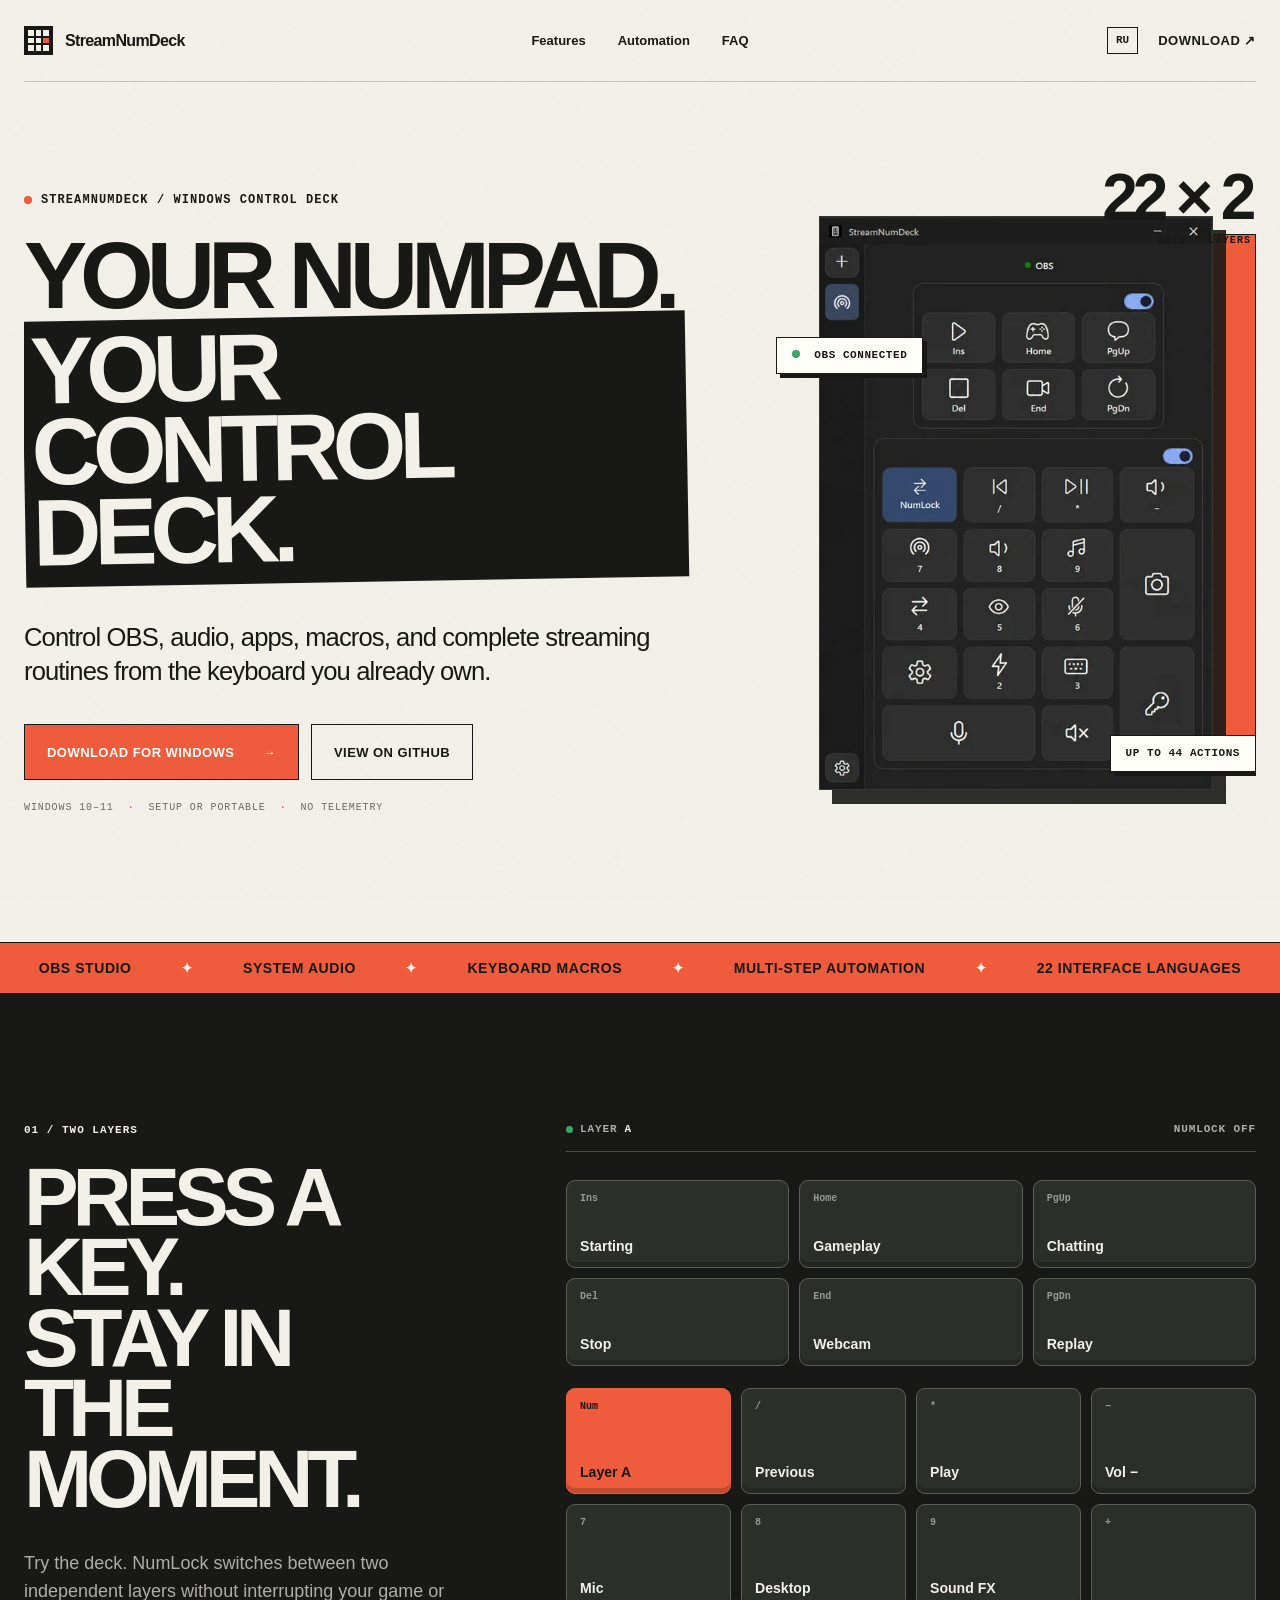
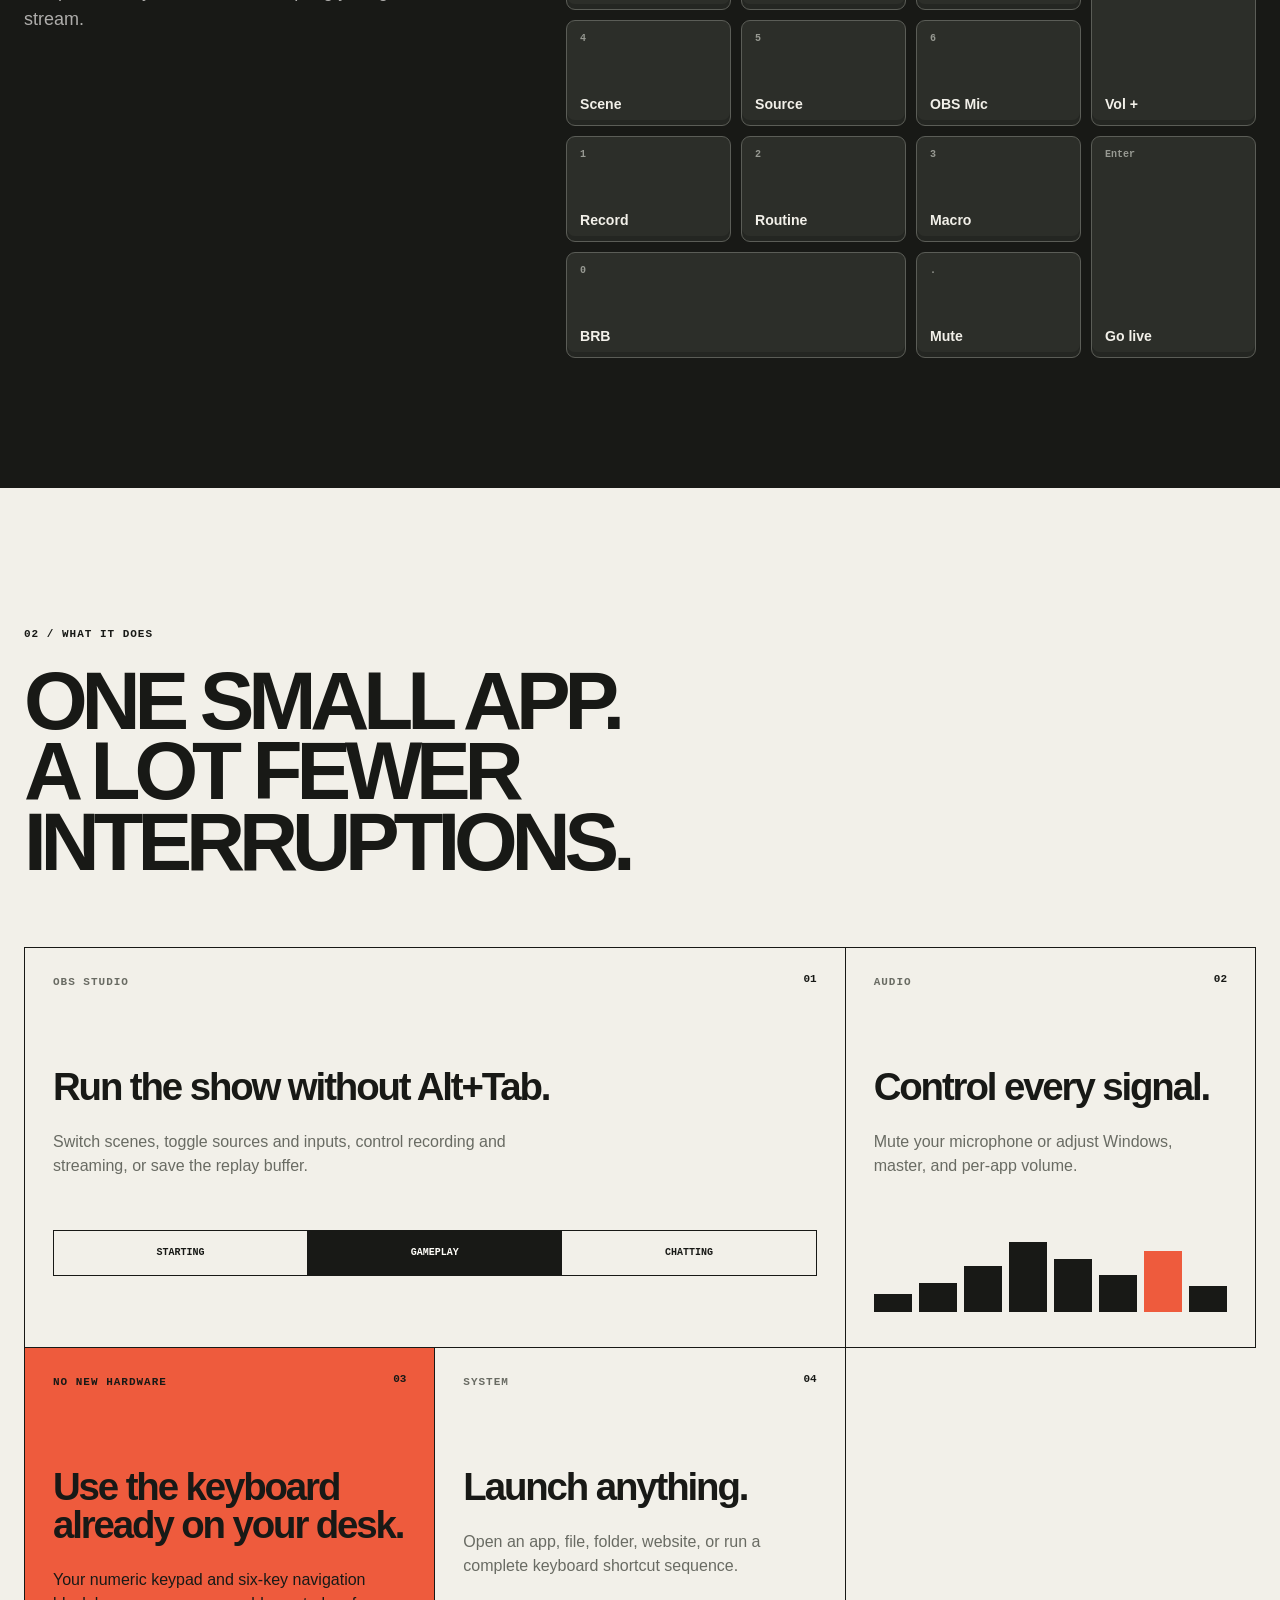
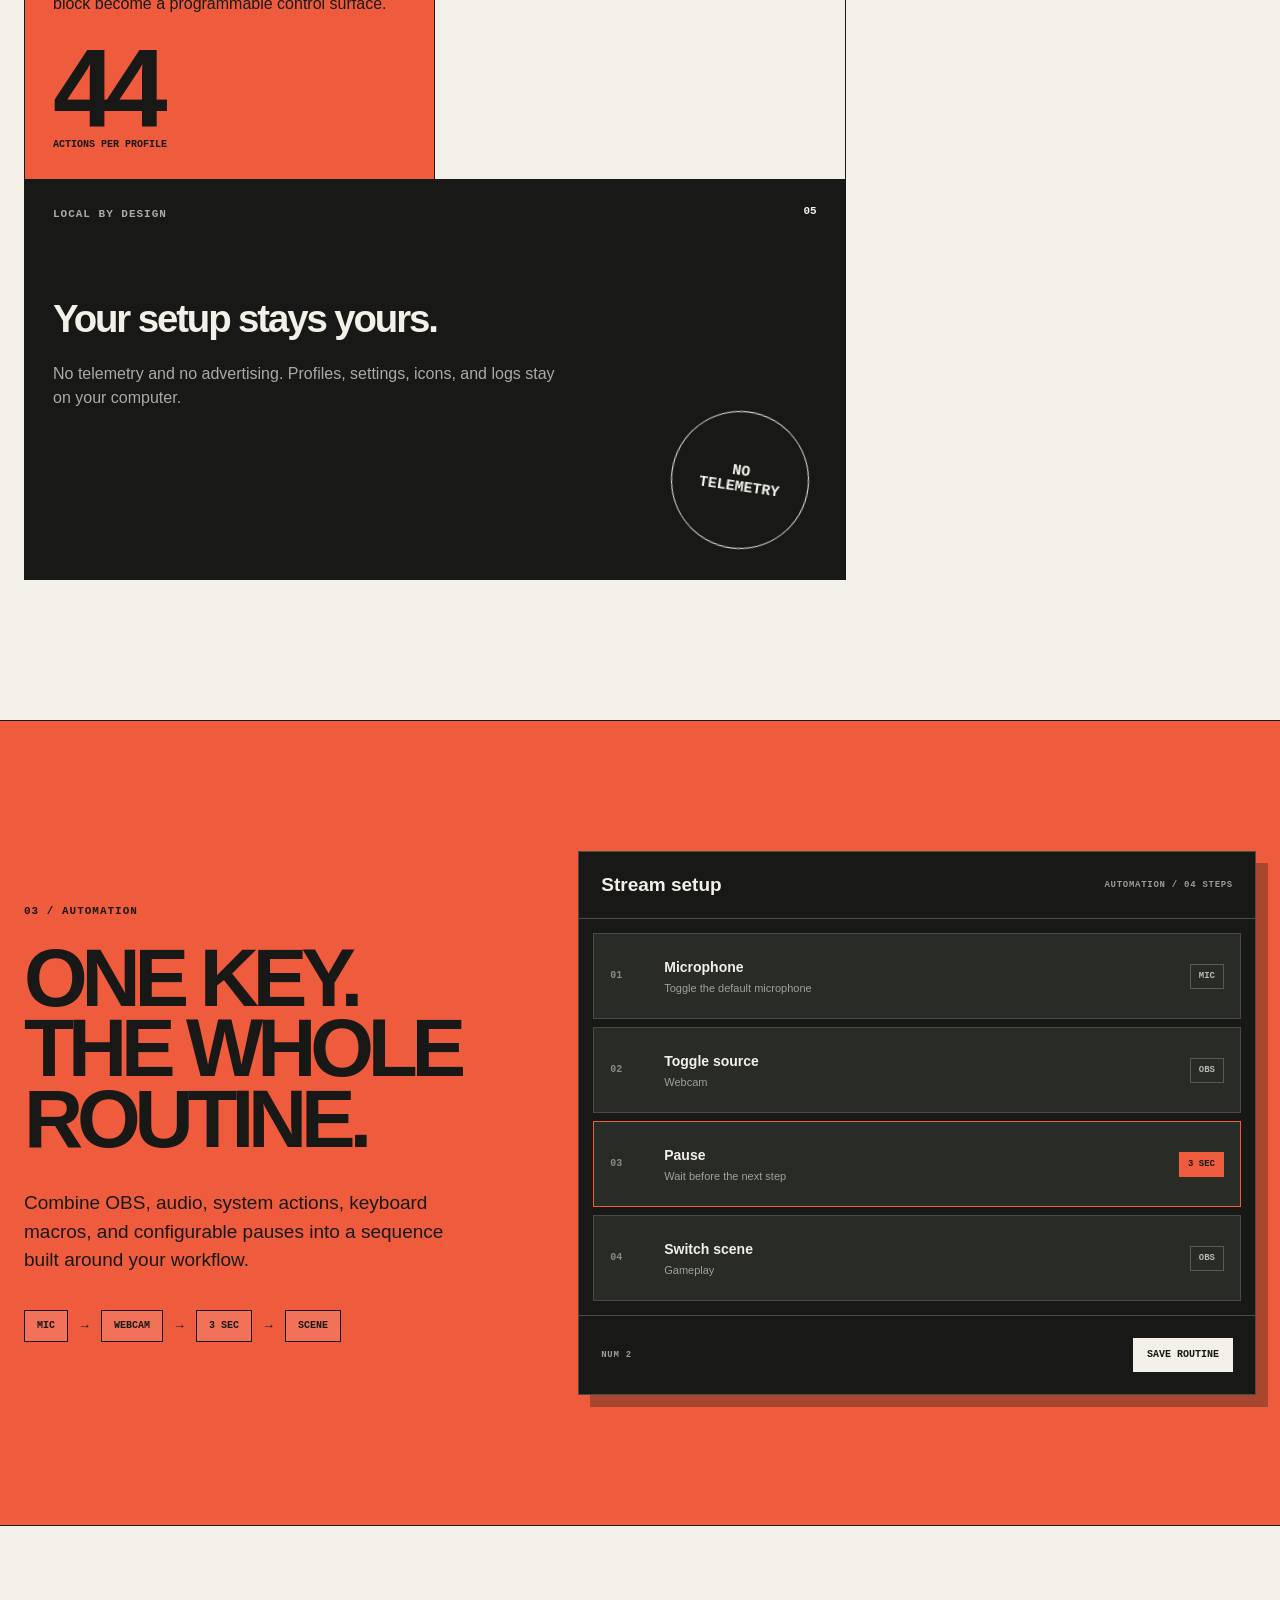
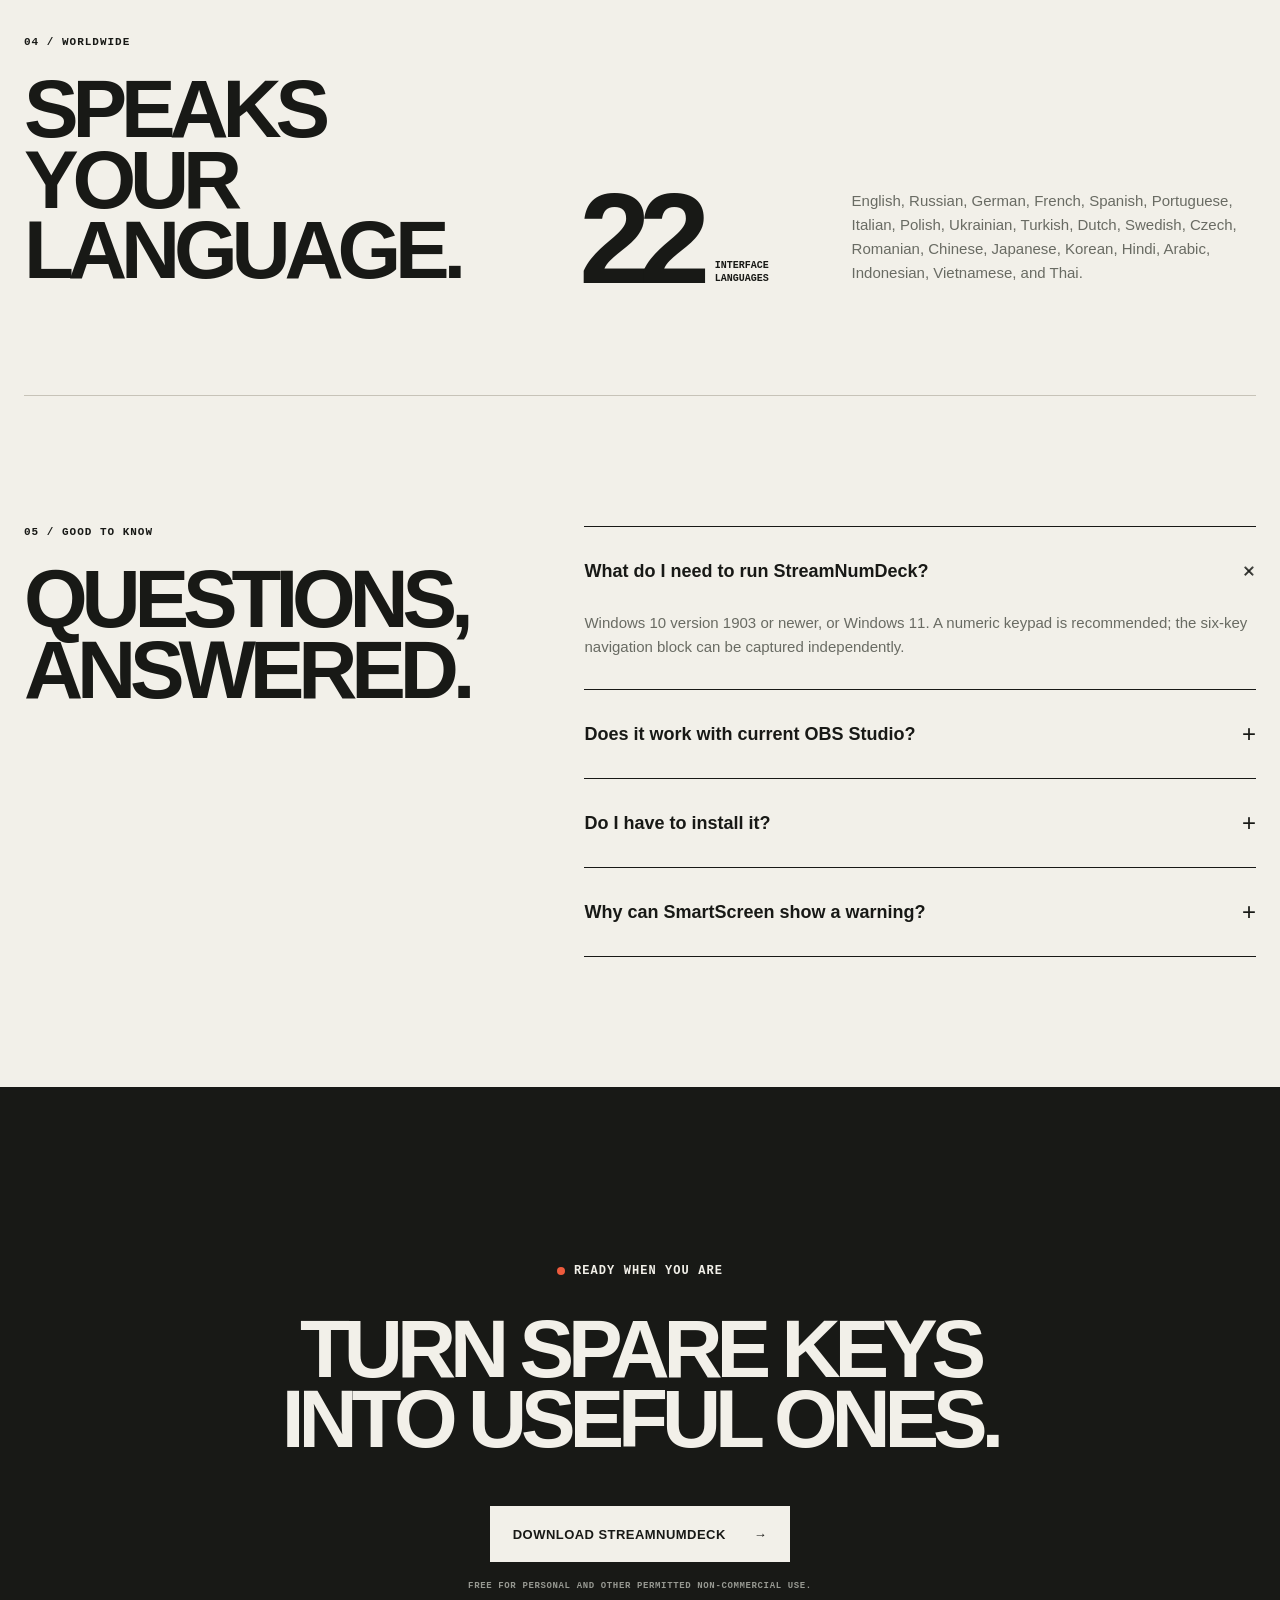
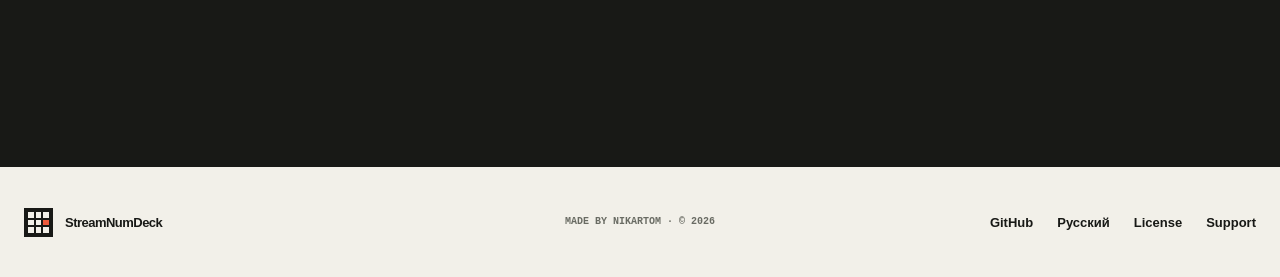
==== index.html @ ecf7ed80 "Configure streamnumdeck.com custom domain" ====
<!doctype html>
<html lang="en">
<head>
  <meta charset="utf-8">
  <meta name="viewport" content="width=device-width, initial-scale=1">
  <title>StreamNumDeck — Numpad Control Deck for OBS &amp; Windows</title>
  <meta name="description" content="Turn your numpad into an OBS control deck for Windows. Switch scenes, control audio, run keyboard macros, and build automations with up to 44 actions.">
  <meta name="author" content="nikartom">
  <meta name="application-name" content="StreamNumDeck">
  <meta name="theme-color" content="#f2f0e9">
  <meta name="robots" content="index,follow,max-image-preview:large,max-snippet:-1,max-video-preview:-1">
  <link rel="canonical" href="https://streamnumdeck.com/">
  <link rel="alternate" hreflang="en" href="https://streamnumdeck.com/">
  <link rel="alternate" hreflang="ru" href="https://streamnumdeck.com/ru/">
  <link rel="alternate" hreflang="x-default" href="https://streamnumdeck.com/">
  <link rel="icon" href="./favicon.ico" sizes="any">
  <link rel="stylesheet" href="./styles.css">

  <meta property="og:type" content="website">
  <meta property="og:site_name" content="StreamNumDeck">
  <meta property="og:locale" content="en_US">
  <meta property="og:locale:alternate" content="ru_RU">
  <meta property="og:title" content="StreamNumDeck — Numpad Control Deck for OBS">
  <meta property="og:description" content="Control OBS, audio, apps, macros, and complete streaming routines from the keyboard you already own.">
  <meta property="og:url" content="https://streamnumdeck.com/">
  <meta property="og:image" content="https://streamnumdeck.com/assets/app-deck-filled.png">
  <meta property="og:image:width" content="1038">
  <meta property="og:image:height" content="1515">
  <meta property="og:image:alt" content="StreamNumDeck with a configured streaming control profile">
  <meta name="twitter:card" content="summary">
  <meta name="twitter:title" content="StreamNumDeck — Numpad Control Deck for OBS">
  <meta name="twitter:description" content="Turn your numpad into a customizable control deck for OBS, audio, apps, macros, and automations.">
  <meta name="twitter:image" content="https://streamnumdeck.com/assets/app-deck-filled.png">
  <meta name="twitter:image:alt" content="StreamNumDeck with a configured streaming control profile">

  <script type="application/ld+json">
  {
    "@context": "https://schema.org",
    "@graph": [
      {
        "@type": "WebSite",
        "@id": "https://streamnumdeck.com/#website",
        "url": "https://streamnumdeck.com/",
        "name": "StreamNumDeck",
        "alternateName": "Stream Num Deck",
        "inLanguage": ["en", "ru"]
      },
      {
        "@type": "SoftwareApplication",
        "@id": "https://streamnumdeck.com/#software",
        "name": "StreamNumDeck",
        "applicationCategory": "MultimediaApplication",
        "applicationSubCategory": "OBS and streaming control software",
        "operatingSystem": "Windows 10, Windows 11",
        "softwareRequirements": "Windows 10 version 1903 or newer, or Windows 11",
        "softwareVersion": "1.2.0",
        "dateModified": "2026-07-15",
        "inLanguage": "en",
        "description": "Turn a numeric keypad into a customizable control deck for OBS Studio, audio, applications, keyboard macros, and multi-step automations.",
        "featureList": [
          "Up to 44 actions in every profile",
          "OBS Studio scene, source, recording, streaming, and replay controls",
          "Windows master and per-application audio controls",
          "Keyboard macros and application launch actions",
          "Multi-step automations with configurable pauses",
          "22 interface languages",
          "No telemetry or advertising"
        ],
        "image": "https://streamnumdeck.com/assets/app-deck-filled.png",
        "screenshot": "https://streamnumdeck.com/assets/app-deck-filled.png",
        "url": "https://streamnumdeck.com/",
        "downloadUrl": "https://github.com/nikartom/StreamNumDeck/releases/latest",
        "installUrl": "https://github.com/nikartom/StreamNumDeck/releases/latest",
        "sameAs": "https://github.com/nikartom/StreamNumDeck",
        "license": "https://github.com/nikartom/StreamNumDeck/blob/main/LICENSE.md",
        "author": {
          "@type": "Person",
          "name": "nikartom",
          "url": "https://github.com/nikartom"
        },
        "offers": {
          "@type": "Offer",
          "price": "0",
          "priceCurrency": "USD",
          "availability": "https://schema.org/InStock",
          "url": "https://github.com/nikartom/StreamNumDeck/releases/latest",
          "description": "Free for personal and other permitted non-commercial use; commercial use requires separate permission."
        }
      }
    ]
  }
  </script>
</head>
<body>
  <a class="skip-link" href="#main">Skip to content</a>

  <header class="site-header">
    <a class="brand" href="#top" aria-label="StreamNumDeck home">
      <span class="brand-mark" aria-hidden="true">
        <i></i><i></i><i></i><i></i><i></i><i></i><i></i><i></i><i></i>
      </span>
      <span>StreamNumDeck</span>
    </a>

    <nav class="site-nav" aria-label="Main navigation">
      <a href="#features">Features</a>
      <a href="#automation">Automation</a>
      <a href="#faq">FAQ</a>
    </nav>

    <div class="header-tools">
      <a class="language-link" href="./ru/" lang="ru" hreflang="ru">RU</a>
      <a class="header-download" href="https://github.com/nikartom/StreamNumDeck/releases/latest">
        Download <span aria-hidden="true">↗</span>
      </a>
    </div>
  </header>

  <main id="main">
    <section class="hero" id="top">
      <div class="hero-copy">
        <p class="live-label"><span></span> StreamNumDeck / Windows control deck</p>
        <h1>Your numpad.<br><em>Your control deck.</em></h1>
        <p class="hero-lead">
          Control OBS, audio, apps, macros, and complete streaming routines from the keyboard you already own.
        </p>
        <div class="hero-actions">
          <a class="button button-primary" href="https://github.com/nikartom/StreamNumDeck/releases/latest">
            Download for Windows <span aria-hidden="true">→</span>
          </a>
          <a class="button button-secondary" href="https://github.com/nikartom/StreamNumDeck">
            View on GitHub
          </a>
        </div>
        <p class="hero-meta">Windows 10–11 <b>·</b> Setup or portable <b>·</b> No telemetry</p>
      </div>

      <div class="hero-product" aria-label="StreamNumDeck application preview">
        <div class="hero-counter" aria-hidden="true">
          <strong>22 × 2</strong>
          <span>keys / layers</span>
        </div>
        <div class="screenshot-shell">
          <picture>
            <source
              type="image/webp"
              srcset="./assets/app-deck-filled-520.webp 520w, ./assets/app-deck-filled-820.webp 820w, ./assets/app-deck-filled-1038.webp 1038w"
              sizes="(max-width: 560px) 78vw, 405px">
            <img src="./assets/app-deck-filled.png" width="1038" height="1515" fetchpriority="high" decoding="async" alt="StreamNumDeck showing a fully configured streaming control profile">
          </picture>
        </div>
        <div class="product-note note-obs"><span></span> OBS connected</div>
        <div class="product-note note-actions">Up to 44 actions</div>
      </div>
    </section>

    <section class="ticker" aria-label="Highlights">
      <div>
        <span>OBS Studio</span><b>✦</b>
        <span>System audio</span><b>✦</b>
        <span>Keyboard macros</span><b>✦</b>
        <span>Multi-step automation</span><b>✦</b>
        <span>22 interface languages</span>
      </div>
    </section>

    <section class="deck-section" aria-labelledby="deck-title">
      <div class="section-heading section-heading-dark">
        <p class="section-index">01 / Two layers</p>
        <h2 id="deck-title">Press a key.<br>Stay in the moment.</h2>
        <p>Try the deck. NumLock switches between two independent layers without interrupting your game or stream.</p>
      </div>

      <div class="deck-demo">
        <div class="deck-status" aria-live="polite">
          <span><i></i> Layer <strong id="layer-status">A</strong></span>
          <span id="action-status">Ready</span>
        </div>

        <div class="navigation-keys" aria-label="Navigation key actions">
          <button class="deck-key" data-key="Ins" data-a="Starting Soon" data-b="Browser" type="button"><small>Ins</small><strong>Starting</strong></button>
          <button class="deck-key" data-key="Home" data-a="Gameplay" data-b="Discord" type="button"><small>Home</small><strong>Gameplay</strong></button>
          <button class="deck-key" data-key="PgUp" data-a="Just Chatting" data-b="Dashboard" type="button"><small>PgUp</small><strong>Chatting</strong></button>
          <button class="deck-key" data-key="Del" data-a="Stop stream" data-b="Open folder" type="button"><small>Del</small><strong>Stop</strong></button>
          <button class="deck-key" data-key="End" data-a="Toggle webcam" data-b="Keyboard macro" type="button"><small>End</small><strong>Webcam</strong></button>
          <button class="deck-key" data-key="PgDn" data-a="Save replay" data-b="Sound effect" type="button"><small>PgDn</small><strong>Replay</strong></button>
        </div>

        <div class="numpad" aria-label="Interactive numeric keypad">
          <button class="deck-key layer-key" data-key="NumLock" type="button" aria-pressed="false"><small>Num</small><strong>Layer A</strong></button>
          <button class="deck-key" data-key="/" data-a="Previous track" data-b="Volume down" type="button"><small>/</small><strong>Previous</strong></button>
          <button class="deck-key" data-key="*" data-a="Play or pause" data-b="Volume up" type="button"><small>*</small><strong>Play</strong></button>
          <button class="deck-key" data-key="-" data-a="Volume down" data-b="Master mute" type="button"><small>−</small><strong>Vol −</strong></button>
          <button class="deck-key" data-key="7" data-a="Microphone mute" data-b="Launch OBS" type="button"><small>7</small><strong>Mic</strong></button>
          <button class="deck-key" data-key="8" data-a="Desktop audio" data-b="Launch Discord" type="button"><small>8</small><strong>Desktop</strong></button>
          <button class="deck-key" data-key="9" data-a="Play sound effect" data-b="Stream dashboard" type="button"><small>9</small><strong>Sound FX</strong></button>
          <button class="deck-key key-tall key-add" data-key="+" data-a="Volume up" data-b="Next track" type="button"><small>+</small><strong>Vol +</strong></button>
          <button class="deck-key" data-key="4" data-a="Switch scene" data-b="Open website" type="button"><small>4</small><strong>Scene</strong></button>
          <button class="deck-key" data-key="5" data-a="Toggle source" data-b="Open file" type="button"><small>5</small><strong>Source</strong></button>
          <button class="deck-key" data-key="6" data-a="Mute OBS input" data-b="Open app" type="button"><small>6</small><strong>OBS Mic</strong></button>
          <button class="deck-key" data-key="1" data-a="Start recording" data-b="Work profile" type="button"><small>1</small><strong>Record</strong></button>
          <button class="deck-key" data-key="2" data-a="Stream setup automation" data-b="Game profile" type="button"><small>2</small><strong>Routine</strong></button>
          <button class="deck-key" data-key="3" data-a="Keyboard macro" data-b="Edit profile" type="button"><small>3</small><strong>Macro</strong></button>
          <button class="deck-key key-tall key-enter" data-key="Enter" data-a="Go live automation" data-b="Switch profile" type="button"><small>Enter</small><strong>Go live</strong></button>
          <button class="deck-key key-wide" data-key="0" data-a="BRB scene" data-b="Home scene" type="button"><small>0</small><strong>BRB</strong></button>
          <button class="deck-key" data-key="." data-a="Master mute" data-b="Pause capture" type="button"><small>.</small><strong>Mute</strong></button>
        </div>
      </div>
    </section>

    <section class="features" id="features" aria-labelledby="features-title">
      <div class="section-heading">
        <p class="section-index">02 / What it does</p>
        <h2 id="features-title">One small app.<br>A lot fewer interruptions.</h2>
      </div>

      <div class="feature-grid">
        <article class="feature feature-wide">
          <span class="feature-number">01</span>
          <p class="feature-tag">OBS Studio</p>
          <h3>Run the show without Alt+Tab.</h3>
          <p>Switch scenes, toggle sources and inputs, control recording and streaming, or save the replay buffer.</p>
          <div class="scene-strip" aria-hidden="true"><span>STARTING</span><span class="active">GAMEPLAY</span><span>CHATTING</span></div>
        </article>

        <article class="feature">
          <span class="feature-number">02</span>
          <p class="feature-tag">Audio</p>
          <h3>Control every signal.</h3>
          <p>Mute your microphone or adjust Windows, master, and per-app volume.</p>
          <div class="meter" aria-hidden="true"><i></i><i></i><i></i><i></i><i></i><i></i><i></i><i></i></div>
        </article>

        <article class="feature feature-accent">
          <span class="feature-number">03</span>
          <p class="feature-tag">No new hardware</p>
          <h3>Use the keyboard already on your desk.</h3>
          <p>Your numeric keypad and six-key navigation block become a programmable control surface.</p>
          <strong class="big-stat">44</strong><small>actions per profile</small>
        </article>

        <article class="feature">
          <span class="feature-number">04</span>
          <p class="feature-tag">System</p>
          <h3>Launch anything.</h3>
          <p>Open an app, file, folder, website, or run a complete keyboard shortcut sequence.</p>
        </article>

        <article class="feature feature-wide feature-privacy">
          <span class="feature-number">05</span>
          <p class="feature-tag">Local by design</p>
          <h3>Your setup stays yours.</h3>
          <p>No telemetry and no advertising. Profiles, settings, icons, and logs stay on your computer.</p>
          <div class="privacy-stamp" aria-hidden="true">NO<br>TELEMETRY</div>
        </article>
      </div>
    </section>

    <section class="automation" id="automation" aria-labelledby="automation-title">
      <div class="automation-copy">
        <p class="section-index">03 / Automation</p>
        <h2 id="automation-title">One key.<br>The whole routine.</h2>
        <p>Combine OBS, audio, system actions, keyboard macros, and configurable pauses into a sequence built around your workflow.</p>
        <div class="routine-line" aria-label="Example automation sequence">
          <span>MIC</span><b>→</b><span>WEBCAM</span><b>→</b><span>3 SEC</span><b>→</b><span>SCENE</span>
        </div>
      </div>

      <div class="automation-panel" aria-label="Example automation editor">
        <div class="panel-header"><span>Stream setup</span><small>AUTOMATION / 04 STEPS</small></div>
        <ol class="automation-steps">
          <li><span>01</span><div><strong>Microphone</strong><small>Toggle the default microphone</small></div><b>MIC</b></li>
          <li><span>02</span><div><strong>Toggle source</strong><small>Webcam</small></div><b>OBS</b></li>
          <li class="pause-step"><span>03</span><div><strong>Pause</strong><small>Wait before the next step</small></div><b>3 SEC</b></li>
          <li><span>04</span><div><strong>Switch scene</strong><small>Gameplay</small></div><b>OBS</b></li>
        </ol>
        <div class="panel-footer"><span>NUM 2</span><button type="button">SAVE ROUTINE</button></div>
      </div>
    </section>

    <section class="languages" aria-labelledby="languages-title">
      <div>
        <p class="section-index">04 / Worldwide</p>
        <h2 id="languages-title">Speaks your language.</h2>
      </div>
      <div class="language-count"><strong>22</strong><span>interface<br>languages</span></div>
      <p>English, Russian, German, French, Spanish, Portuguese, Italian, Polish, Ukrainian, Turkish, Dutch, Swedish, Czech, Romanian, Chinese, Japanese, Korean, Hindi, Arabic, Indonesian, Vietnamese, and Thai.</p>
    </section>

    <section class="faq" id="faq" aria-labelledby="faq-title">
      <div class="section-heading">
        <p class="section-index">05 / Good to know</p>
        <h2 id="faq-title">Questions,<br>answered.</h2>
      </div>

      <div class="faq-list">
        <details open>
          <summary>What do I need to run StreamNumDeck?<span>+</span></summary>
          <p>Windows 10 version 1903 or newer, or Windows 11. A numeric keypad is recommended; the six-key navigation block can be captured independently.</p>
        </details>
        <details>
          <summary>Does it work with current OBS Studio?<span>+</span></summary>
          <p>Yes. StreamNumDeck uses the OBS WebSocket 5.x interface built into current OBS Studio releases.</p>
        </details>
        <details>
          <summary>Do I have to install it?<span>+</span></summary>
          <p>No. Choose the regular per-user Setup or download the portable ZIP, extract it, and run StreamNumDeck.exe.</p>
        </details>
        <details>
          <summary>Why can SmartScreen show a warning?<span>+</span></summary>
          <p>The installer is not digitally signed yet. Download it only from the official GitHub repository and verify the published SHA-256 hash if needed.</p>
        </details>
      </div>
    </section>

    <section class="final-cta">
      <p class="live-label"><span></span> Ready when you are</p>
      <h2>Turn spare keys<br>into useful ones.</h2>
      <a class="button button-light" href="https://github.com/nikartom/StreamNumDeck/releases/latest">
        Download StreamNumDeck <span aria-hidden="true">→</span>
      </a>
      <p>Free for personal and other permitted non-commercial use.</p>
    </section>
  </main>

  <footer>
    <a class="brand brand-footer" href="#top">
      <span class="brand-mark" aria-hidden="true"><i></i><i></i><i></i><i></i><i></i><i></i><i></i><i></i><i></i></span>
      <span>StreamNumDeck</span>
    </a>
    <p>Made by nikartom · © 2026</p>
    <div>
      <a href="https://github.com/nikartom/StreamNumDeck">GitHub</a>
      <a href="./ru/" lang="ru" hreflang="ru">Русский</a>
      <a href="https://github.com/nikartom/StreamNumDeck/blob/main/LICENSE.md">License</a>
      <a href="https://www.donationalerts.com/r/kventinburatino">Support</a>
    </div>
  </footer>

  <script src="./script.js"></script>
</body>
</html>
---- styles.css ----
:root {
  --paper: #f2f0e9;
  --paper-deep: #e6e2d8;
  --ink: #181916;
  --ink-soft: #2c2e29;
  --muted: #696b63;
  --line: #c7c3b8;
  --signal: #ee5b3d;
  --signal-dark: #b9321e;
  --status: #3ca56a;
  --white: #fffef9;
  --radius: 18px;
  --page: min(1440px, calc(100% - 48px));
}

* { box-sizing: border-box; }

html {
  scroll-behavior: smooth;
}

body {
  margin: 0;
  overflow-x: clip;
  color: var(--ink);
  background: var(--paper);
  font-family: Arial, Helvetica, sans-serif;
  -webkit-font-smoothing: antialiased;
}

body::before {
  content: "";
  position: fixed;
  inset: 0;
  z-index: -1;
  opacity: .18;
  pointer-events: none;
  background-image: url("data:image/svg+xml,%3Csvg viewBox='0 0 180 180' xmlns='http://www.w3.org/2000/svg'%3E%3Cfilter id='n'%3E%3CfeTurbulence type='fractalNoise' baseFrequency='.85' numOctaves='3' stitchTiles='stitch'/%3E%3C/filter%3E%3Crect width='100%25' height='100%25' filter='url(%23n)' opacity='.08'/%3E%3C/svg%3E");
}

a { color: inherit; }
button, a { -webkit-tap-highlight-color: transparent; }

.skip-link {
  position: fixed;
  top: 8px;
  left: 8px;
  z-index: 100;
  padding: 10px 14px;
  background: var(--white);
  transform: translateY(-150%);
}

.skip-link:focus { transform: none; }

.site-header {
  width: var(--page);
  height: 82px;
  margin: 0 auto;
  display: grid;
  grid-template-columns: 1fr auto 1fr;
  align-items: center;
  border-bottom: 1px solid var(--line);
}

.brand {
  width: max-content;
  display: flex;
  align-items: center;
  gap: 12px;
  color: var(--ink);
  font-weight: 800;
  letter-spacing: -.04em;
  text-decoration: none;
}

.brand-mark {
  width: 29px;
  height: 29px;
  padding: 4px;
  display: grid;
  grid-template-columns: repeat(3, 1fr);
  gap: 2px;
  background: var(--ink);
}

.brand-mark i { display: block; background: var(--paper); }
.brand-mark i:nth-child(6) { background: var(--signal); }

.site-nav { display: flex; gap: 32px; }

.site-nav a,
footer a {
  font-size: 13px;
  font-weight: 700;
  text-decoration: none;
}

.site-nav a:hover,
footer a:hover { text-decoration: underline; text-underline-offset: 4px; }

.header-download {
  padding: 10px 0;
  font-size: 13px;
  font-weight: 800;
  text-decoration: none;
  text-transform: uppercase;
  letter-spacing: .04em;
}

.header-tools {
  justify-self: end;
  display: flex;
  align-items: center;
  gap: 20px;
}

.language-link {
  padding: 7px 8px;
  border: 1px solid var(--ink);
  font: 800 11px/1 Consolas, monospace;
  text-decoration: none;
}

.language-link:hover {
  color: var(--paper);
  background: var(--ink);
}

.hero {
  width: var(--page);
  min-height: 790px;
  margin: 0 auto;
  padding: 76px 0 94px;
  display: grid;
  grid-template-columns: minmax(0, 1.16fr) minmax(430px, .84fr);
  gap: clamp(40px, 7vw, 120px);
  align-items: center;
  overflow: hidden;
}

.live-label,
.section-index,
.feature-tag,
.hero-meta {
  font-family: Consolas, "Courier New", monospace;
  text-transform: uppercase;
  letter-spacing: .09em;
}

.live-label {
  display: flex;
  align-items: center;
  gap: 9px;
  margin: 0 0 28px;
  font-size: 12px;
  font-weight: 700;
}

.live-label span,
.product-note span {
  width: 8px;
  height: 8px;
  display: inline-block;
  border-radius: 50%;
  background: var(--signal);
}

.hero h1,
.section-heading h2,
.automation h2,
.languages h2,
.final-cta h2 {
  margin: 0;
  font-size: clamp(64px, 7.4vw, 124px);
  line-height: .86;
  letter-spacing: -.075em;
  text-transform: uppercase;
}

.hero h1 em {
  display: inline-block;
  color: var(--paper);
  background: var(--ink);
  font-style: normal;
  padding: .09em .12em .14em .08em;
  transform: rotate(-1deg);
}

.hero-lead {
  max-width: 650px;
  margin: 38px 0 0;
  font-size: clamp(20px, 2vw, 27px);
  line-height: 1.33;
  letter-spacing: -.035em;
}

.hero-actions {
  margin-top: 36px;
  display: flex;
  flex-wrap: wrap;
  gap: 12px;
}

.button {
  min-height: 56px;
  padding: 0 22px;
  display: inline-flex;
  align-items: center;
  justify-content: center;
  gap: 28px;
  border: 1px solid var(--ink);
  font-size: 13px;
  font-weight: 800;
  text-transform: uppercase;
  letter-spacing: .035em;
  text-decoration: none;
  transition: transform 150ms ease, box-shadow 150ms ease, background 150ms ease;
}

.button:hover { transform: translate(-3px, -3px); box-shadow: 5px 5px 0 var(--ink); }
.button:active { transform: none; box-shadow: none; }
.button-primary { color: var(--white); background: var(--signal); }
.button-secondary { background: transparent; }

.hero-meta { margin: 22px 0 0; color: var(--muted); font-size: 10px; }
.hero-meta b { padding: 0 7px; color: var(--signal); }

.hero-product {
  min-height: 690px;
  position: relative;
  display: flex;
  align-items: center;
  justify-content: center;
}

.hero-product::before {
  content: "";
  width: 84%;
  height: 78%;
  position: absolute;
  right: 0;
  top: 11%;
  border: 1px solid var(--ink);
  background: var(--signal);
}

.hero-counter {
  position: absolute;
  top: 1%;
  right: 1%;
  z-index: 2;
  text-align: right;
  text-transform: uppercase;
}

.hero-counter strong { display: block; font-size: clamp(50px, 5vw, 78px); letter-spacing: -.08em; line-height: 1; }
.hero-counter span { font: 700 10px/1.2 Consolas, monospace; letter-spacing: .11em; }

.screenshot-shell {
  width: min(405px, 82%);
  position: relative;
  z-index: 1;
  border: 1px solid #343632;
  background: #191a19;
  box-shadow: 13px 14px 0 rgba(24, 25, 22, .9);
}

.screenshot-shell img { width: 100%; height: auto; display: block; }
.screenshot-shell picture { display: block; }

.product-note {
  position: absolute;
  z-index: 2;
  padding: 12px 15px;
  border: 1px solid var(--ink);
  background: var(--white);
  font: 700 11px/1 Consolas, monospace;
  text-transform: uppercase;
  letter-spacing: .05em;
  box-shadow: 4px 4px 0 var(--ink);
}

.product-note span { margin-right: 7px; background: var(--status); }
.note-obs { top: 26%; left: 0; }
.note-actions { right: 0; bottom: 11%; }

.ticker {
  max-width: 100vw;
  overflow: hidden;
  border-top: 1px solid var(--ink);
  border-bottom: 1px solid var(--ink);
  background: var(--signal);
}

.ticker div {
  width: max-content;
  min-width: 100%;
  padding: 18px 30px;
  display: flex;
  justify-content: space-around;
  gap: 32px;
  font: 800 14px/1 Arial, sans-serif;
  text-transform: uppercase;
  letter-spacing: .04em;
}

.ticker b { color: var(--paper); }

.deck-section {
  padding: 130px max(24px, calc((100vw - 1440px) / 2));
  display: grid;
  grid-template-columns: .75fr 1.25fr;
  gap: clamp(50px, 8vw, 140px);
  color: var(--paper);
  background: var(--ink);
}

.section-heading { max-width: 850px; }
.section-heading-dark { align-self: start; position: sticky; top: 120px; }
.section-index { margin: 0 0 26px; font-size: 11px; font-weight: 700; }

.section-heading h2,
.automation h2,
.languages h2,
.final-cta h2 { font-size: clamp(52px, 6.4vw, 98px); }

.section-heading > p:last-child {
  max-width: 520px;
  margin: 36px 0 0;
  color: #aeadab;
  font-size: 18px;
  line-height: 1.55;
}

.deck-demo { width: 100%; max-width: 690px; justify-self: end; }

.deck-status {
  padding-bottom: 16px;
  display: flex;
  justify-content: space-between;
  border-bottom: 1px solid #4b4d47;
  color: #aeadab;
  font: 700 11px/1 Consolas, monospace;
  text-transform: uppercase;
  letter-spacing: .08em;
}

.deck-status span:first-child { display: flex; align-items: center; gap: 7px; }
.deck-status i { width: 7px; height: 7px; border-radius: 50%; background: var(--status); }
.deck-status strong { color: var(--paper); }

.navigation-keys,
.numpad {
  display: grid;
  grid-template-columns: repeat(3, minmax(0, 1fr));
  gap: 10px;
}

.navigation-keys { margin: 28px 0 22px; }
.numpad { grid-template-columns: repeat(4, minmax(0, 1fr)); grid-template-rows: repeat(5, 106px); }

.deck-key {
  min-width: 0;
  min-height: 88px;
  padding: 13px;
  position: relative;
  display: flex;
  flex-direction: column;
  align-items: flex-start;
  justify-content: space-between;
  color: var(--paper);
  border: 1px solid #5b5d57;
  border-radius: 9px;
  background: var(--ink-soft);
  font-family: inherit;
  text-align: left;
  cursor: pointer;
  box-shadow: inset 0 -5px 0 rgba(0, 0, 0, .18);
  transition: transform 90ms ease, border-color 120ms ease, background 120ms ease;
}

.deck-key:hover { border-color: var(--paper); }
.deck-key:focus-visible { outline: 3px solid var(--signal); outline-offset: 3px; }
.deck-key:active,
.deck-key.is-fired { transform: translateY(4px); box-shadow: none; background: #3a3c36; }
.deck-key small { color: #979992; font: 700 10px/1 Consolas, monospace; }
.deck-key strong { overflow: hidden; font-size: clamp(12px, 1.1vw, 16px); text-overflow: ellipsis; white-space: nowrap; }
.layer-key { color: var(--ink); border-color: var(--signal); background: var(--signal); }
.layer-key small { color: var(--ink); }
.key-tall { grid-row: span 2; }
.key-add { grid-column: 4; grid-row: 2 / span 2; }
.key-enter { grid-column: 4; grid-row: 4 / span 2; }
.key-wide { grid-column: span 2; }

.features { width: var(--page); margin: 0 auto; padding: 140px 0; }
.features > .section-heading { margin-bottom: 70px; }

.feature-grid {
  display: grid;
  grid-template-columns: repeat(12, 1fr);
  border-top: 1px solid var(--ink);
  border-left: 1px solid var(--ink);
}

.feature {
  min-height: 400px;
  padding: 28px;
  position: relative;
  grid-column: span 4;
  overflow: hidden;
  border-right: 1px solid var(--ink);
  border-bottom: 1px solid var(--ink);
}

.feature-wide { grid-column: span 8; }
.feature-number { position: absolute; top: 26px; right: 28px; font: 700 11px/1 Consolas, monospace; }
.feature-tag { margin: 0 0 80px; color: var(--muted); font-size: 11px; font-weight: 700; }
.feature h3 { max-width: 620px; margin: 0; font-size: clamp(29px, 3vw, 48px); line-height: .98; letter-spacing: -.055em; }
.feature > p:not(.feature-tag) { max-width: 520px; margin: 24px 0 0; color: var(--muted); font-size: 16px; line-height: 1.5; }

.scene-strip { margin-top: 52px; display: flex; border: 1px solid var(--ink); }
.scene-strip span { flex: 1; padding: 17px 10px; font: 700 10px/1 Consolas, monospace; text-align: center; }
.scene-strip span + span { border-left: 1px solid var(--ink); }
.scene-strip .active { color: var(--white); background: var(--ink); }

.meter { height: 76px; margin-top: 58px; display: flex; align-items: end; gap: 7px; }
.meter i { flex: 1; background: var(--ink); }
.meter i:nth-child(1) { height: 24%; }.meter i:nth-child(2) { height: 38%; }.meter i:nth-child(3) { height: 60%; }.meter i:nth-child(4) { height: 92%; }.meter i:nth-child(5) { height: 70%; }.meter i:nth-child(6) { height: 48%; }.meter i:nth-child(7) { height: 80%; background: var(--signal); }.meter i:nth-child(8) { height: 34%; }

.feature-accent { color: var(--ink); background: var(--signal); }
.feature-accent .feature-tag,
.feature-accent > p:not(.feature-tag) { color: var(--ink); }
.big-stat { display: block; margin-top: 28px; font-size: 112px; line-height: .8; letter-spacing: -.09em; }
.feature-accent small { font: 700 10px/1 Consolas, monospace; text-transform: uppercase; }

.feature-privacy { color: var(--paper); background: var(--ink); }
.feature-privacy .feature-tag,
.feature-privacy > p:not(.feature-tag) { color: #aaa; }
.privacy-stamp { width: 138px; height: 138px; position: absolute; right: 36px; bottom: 30px; display: grid; place-items: center; border: 1px solid var(--paper); border-radius: 50%; font: 800 15px/1.1 Consolas, monospace; text-align: center; transform: rotate(8deg); }

.automation {
  padding: 130px max(24px, calc((100vw - 1440px) / 2));
  display: grid;
  grid-template-columns: .8fr 1.2fr;
  gap: clamp(50px, 8vw, 130px);
  align-items: center;
  background: var(--signal);
  border-top: 1px solid var(--ink);
  border-bottom: 1px solid var(--ink);
}

.automation-copy > p:not(.section-index) { max-width: 560px; margin: 35px 0; font-size: 19px; line-height: 1.5; }

.routine-line { display: flex; flex-wrap: wrap; align-items: center; gap: 10px; }
.routine-line span { padding: 10px 12px; border: 1px solid var(--ink); font: 700 10px/1 Consolas, monospace; background: rgba(255,255,255,.14); }
.routine-line b { font-size: 13px; }

.automation-panel { border: 1px solid #4a4c47; color: var(--paper); background: var(--ink); box-shadow: 12px 12px 0 rgba(24, 25, 22, .32); }
.panel-header, .panel-footer { padding: 22px; display: flex; align-items: center; justify-content: space-between; }
.panel-header { border-bottom: 1px solid #4a4c47; }
.panel-header span { font-size: 19px; font-weight: 800; }
.panel-header small, .panel-footer span { color: #999b94; font: 700 9px/1 Consolas, monospace; letter-spacing: .08em; }
.automation-steps { margin: 0; padding: 14px; list-style: none; }
.automation-steps li { min-height: 86px; padding: 14px 16px; display: grid; grid-template-columns: 40px 1fr auto; gap: 14px; align-items: center; border: 1px solid #494b45; background: #292b27; }
.automation-steps li + li { margin-top: 8px; }
.automation-steps li > span { color: #888a83; font: 700 10px/1 Consolas, monospace; }
.automation-steps li div { display: flex; flex-direction: column; gap: 7px; }
.automation-steps strong { font-size: 14px; }
.automation-steps small { color: #9fa19a; font-size: 11px; }
.automation-steps li > b { padding: 7px 8px; border: 1px solid #585a54; color: #b8bab3; font: 700 9px/1 Consolas, monospace; }
.automation-steps .pause-step { border-color: var(--signal); }
.automation-steps .pause-step > b { color: var(--ink); border-color: var(--signal); background: var(--signal); }
.panel-footer { border-top: 1px solid #4a4c47; }
.panel-footer button { padding: 12px 14px; color: var(--ink); border: 0; background: var(--paper); font: 800 10px/1 Consolas, monospace; cursor: pointer; }

.languages {
  width: var(--page);
  margin: 0 auto;
  padding: 110px 0;
  display: grid;
  grid-template-columns: 1.2fr .5fr 1fr;
  gap: 70px;
  align-items: end;
  border-bottom: 1px solid var(--line);
}

.language-count { display: flex; align-items: end; gap: 16px; }
.language-count strong { font-size: clamp(90px, 10vw, 160px); line-height: .72; letter-spacing: -.09em; }
.language-count span { font: 700 10px/1.25 Consolas, monospace; text-transform: uppercase; }
.languages > p { margin: 0; color: var(--muted); font-size: 15px; line-height: 1.6; }

.faq { width: var(--page); margin: 0 auto; padding: 130px 0; display: grid; grid-template-columns: .7fr 1.3fr; gap: clamp(60px, 9vw, 150px); }
.faq-list { border-top: 1px solid var(--ink); }
.faq-list details { border-bottom: 1px solid var(--ink); }
.faq-list summary { min-height: 88px; display: flex; align-items: center; justify-content: space-between; gap: 30px; font-size: 18px; font-weight: 800; cursor: pointer; list-style: none; }
.faq-list summary::-webkit-details-marker { display: none; }
.faq-list summary span { font-size: 24px; font-weight: 400; transition: transform 150ms ease; }
.faq-list details[open] summary span { transform: rotate(45deg); }
.faq-list details p { max-width: 690px; margin: -4px 0 30px; color: var(--muted); font-size: 15px; line-height: 1.6; }

.final-cta { min-height: 680px; padding: 110px 24px; display: flex; flex-direction: column; align-items: center; justify-content: center; color: var(--paper); background: var(--ink); text-align: center; }
.final-cta .live-label { margin-bottom: 36px; }
.final-cta .button { margin-top: 52px; }
.button-light { color: var(--ink); border-color: var(--paper); background: var(--paper); }
.button-light:hover { box-shadow: 5px 5px 0 var(--signal); }
.final-cta > p:last-child { margin: 20px 0 0; color: #969891; font: 700 9px/1 Consolas, monospace; text-transform: uppercase; letter-spacing: .07em; }

footer { width: var(--page); min-height: 110px; margin: 0 auto; display: grid; grid-template-columns: 1fr auto 1fr; align-items: center; gap: 30px; }
footer p { color: var(--muted); font: 700 10px/1 Consolas, monospace; text-transform: uppercase; }
footer > div { justify-self: end; display: flex; gap: 24px; }

@media (max-width: 1100px) {
  .hero { grid-template-columns: 1fr .8fr; }
  .hero-product { min-height: 600px; }
  .deck-section { grid-template-columns: 1fr 1.2fr; gap: 50px; }
  .feature { grid-column: span 6; }
  .feature-wide { grid-column: span 12; }
  .automation { grid-template-columns: 1fr 1.1fr; gap: 50px; }
  .languages { grid-template-columns: 1fr 1fr; }
  .languages > p { grid-column: span 2; max-width: 800px; }
}

@media (max-width: 820px) {
  :root { --page: calc(100% - 32px); }
  .site-header { grid-template-columns: 1fr auto; height: 70px; }
  .site-nav { display: none; }
  .hero { min-height: 0; padding: 62px 0 80px; grid-template-columns: 1fr; gap: 60px; }
  .hero-product { width: 100%; max-width: 600px; min-height: 660px; justify-self: center; }
  .hero-product::before { width: 75%; }
  .hero-counter { right: 4%; }
  .ticker div { justify-content: flex-start; }
  .deck-section { padding-top: 90px; padding-bottom: 90px; grid-template-columns: 1fr; }
  .section-heading-dark { position: static; }
  .deck-demo { justify-self: center; }
  .features { padding: 100px 0; }
  .feature { grid-column: span 12; min-height: 340px; }
  .automation { padding-top: 100px; padding-bottom: 100px; grid-template-columns: 1fr; }
  .languages { padding: 90px 0; grid-template-columns: 1fr; gap: 55px; }
  .languages > p { grid-column: auto; }
  .faq { padding: 100px 0; grid-template-columns: 1fr; }
  .final-cta { min-height: 580px; }
}

@media (max-width: 560px) {
  .header-tools { gap: 10px; }
  .header-download { font-size: 11px; }
  .ru-desktop-break { display: none; }
  .hero { padding-top: 46px; }
  .hero h1 { font-size: clamp(50px, 15vw, 76px); }
  .hero-lead { font-size: 19px; }
  .hero-actions { flex-direction: column; }
  .button { width: 100%; }
  .hero-product { min-height: 540px; }
  .screenshot-shell { width: min(330px, 78%); }
  .hero-counter strong { font-size: 50px; }
  .product-note { padding: 10px; font-size: 9px; }
  .note-obs { top: 30%; }.note-actions { bottom: 9%; }
  .deck-section { padding-left: 16px; padding-right: 16px; }
  .navigation-keys, .numpad { gap: 6px; }
  .numpad { grid-template-rows: repeat(5, 79px); }
  .deck-key { min-height: 72px; padding: 9px; border-radius: 7px; }
  .deck-key strong { font-size: 10px; }
  .deck-key small { font-size: 8px; }
  .feature { padding: 22px; }
  .feature-tag { margin-bottom: 60px; }
  .scene-strip span { padding: 14px 5px; font-size: 8px; }
  .privacy-stamp { width: 100px; height: 100px; right: 20px; font-size: 11px; }
  .automation { padding-left: 16px; padding-right: 16px; }
  .routine-line b { display: none; }
  .panel-header { align-items: flex-start; flex-direction: column; gap: 8px; }
  .automation-steps li { grid-template-columns: 28px 1fr; }
  .automation-steps li > b { display: none; }
  .language-count { flex-direction: column; align-items: flex-start; }
  .faq-list summary { font-size: 15px; }
  footer { padding: 32px 0; grid-template-columns: 1fr; }
  footer > div { justify-self: start; }
}

@media (prefers-reduced-motion: reduce) {
  html { scroll-behavior: auto; }
  *, *::before, *::after { transition-duration: .01ms !important; animation-duration: .01ms !important; animation-iteration-count: 1 !important; }
}
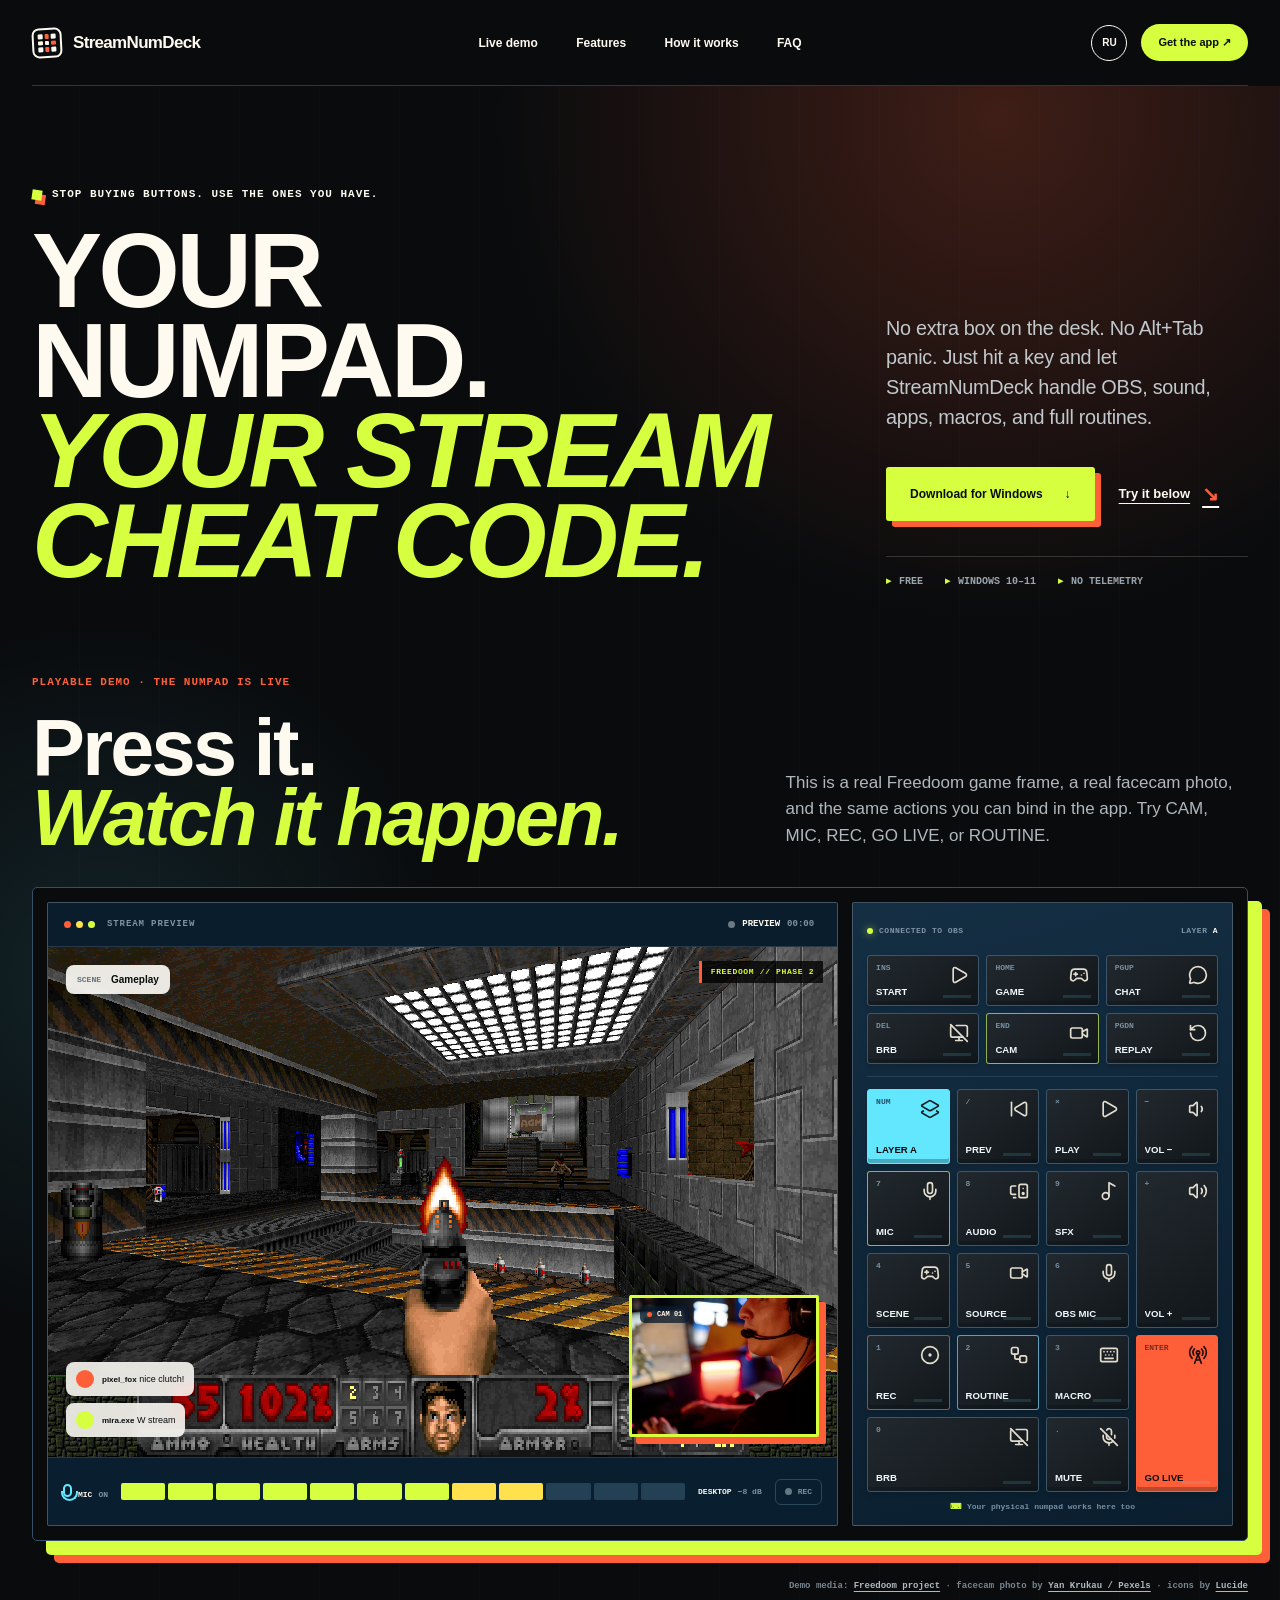
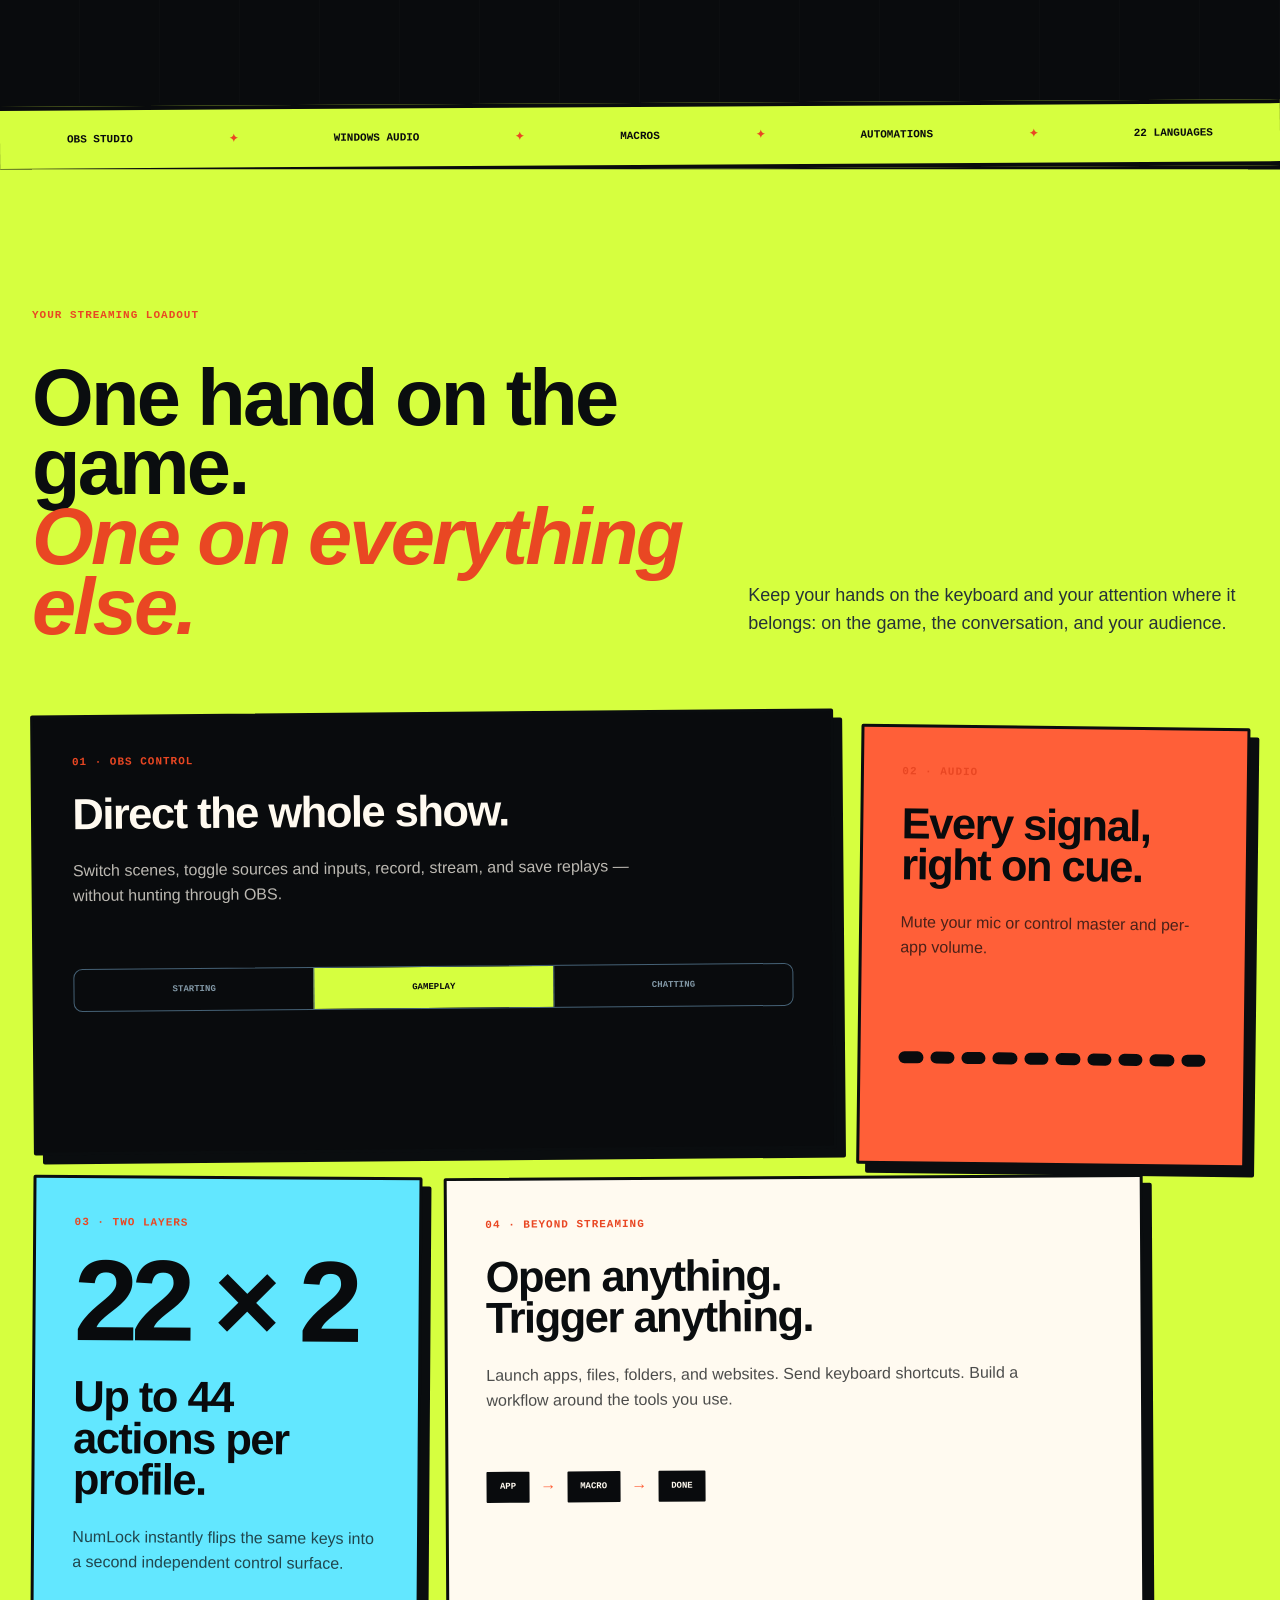
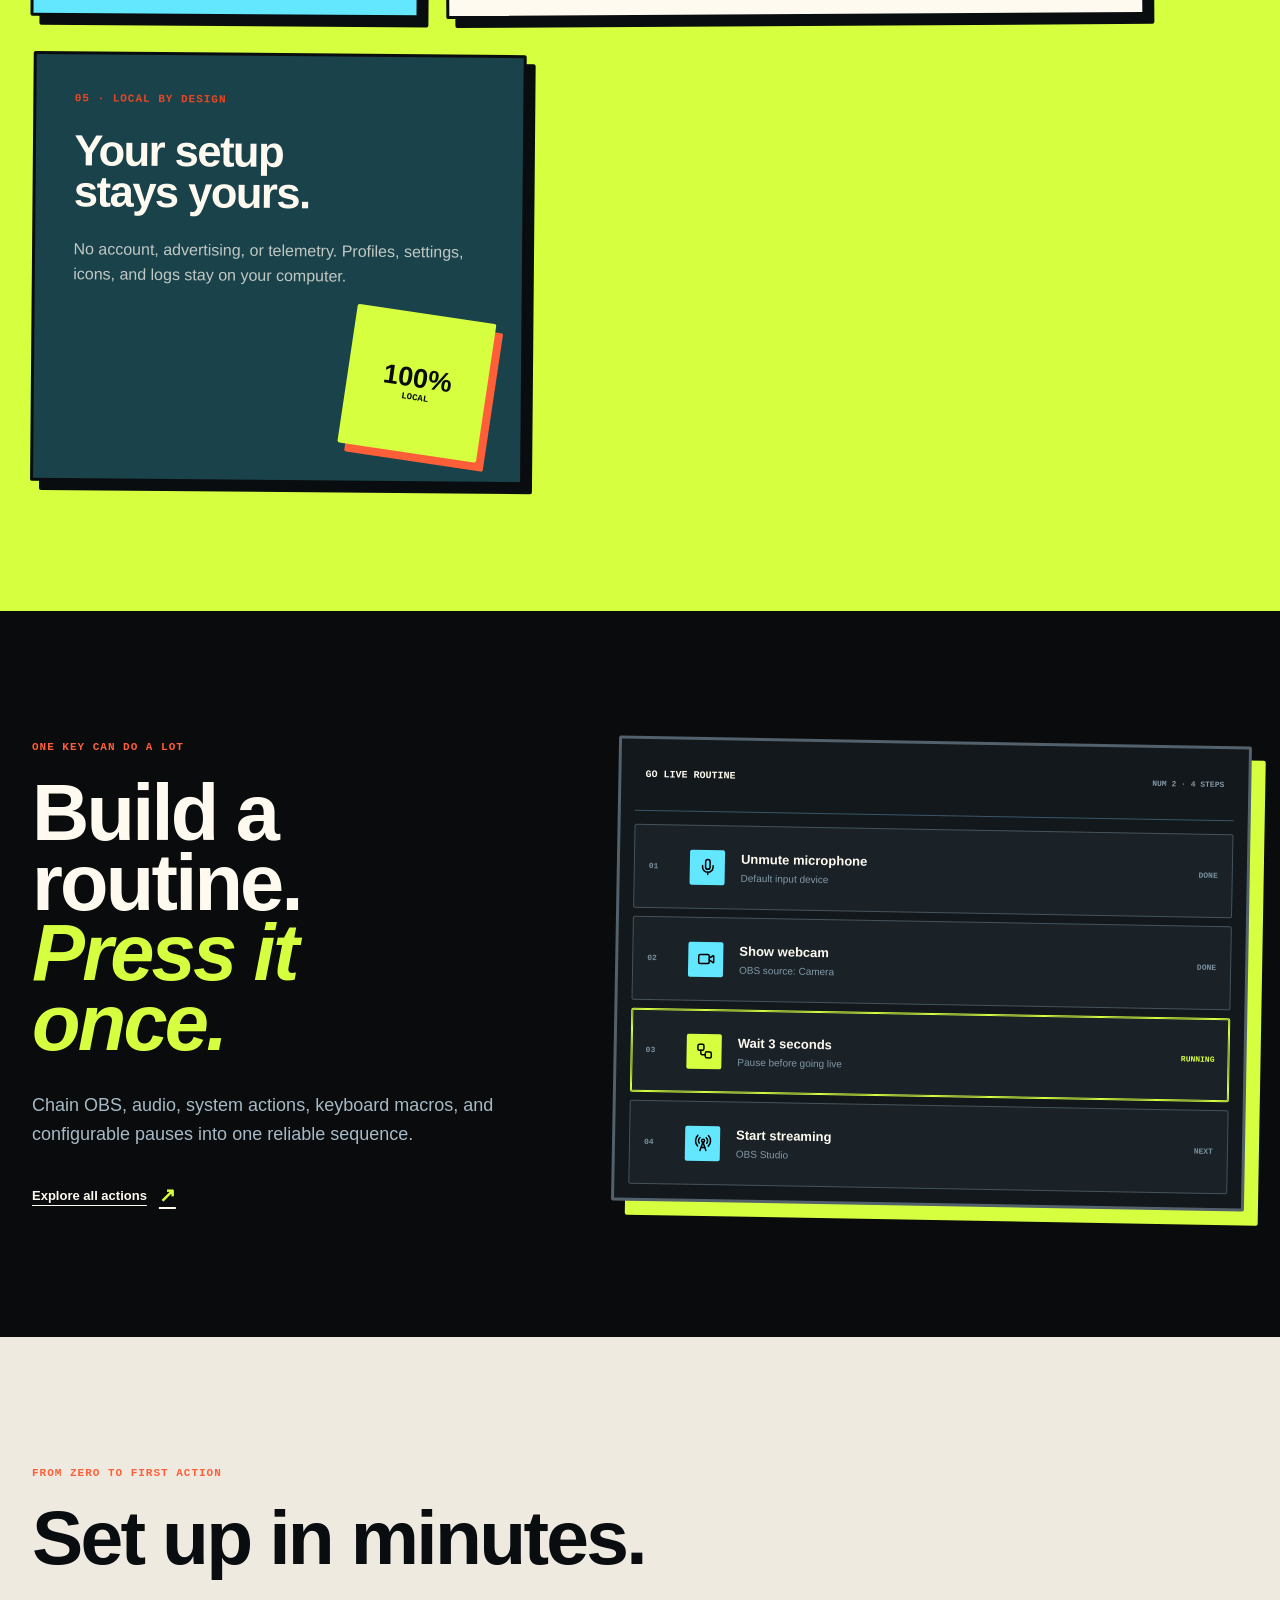
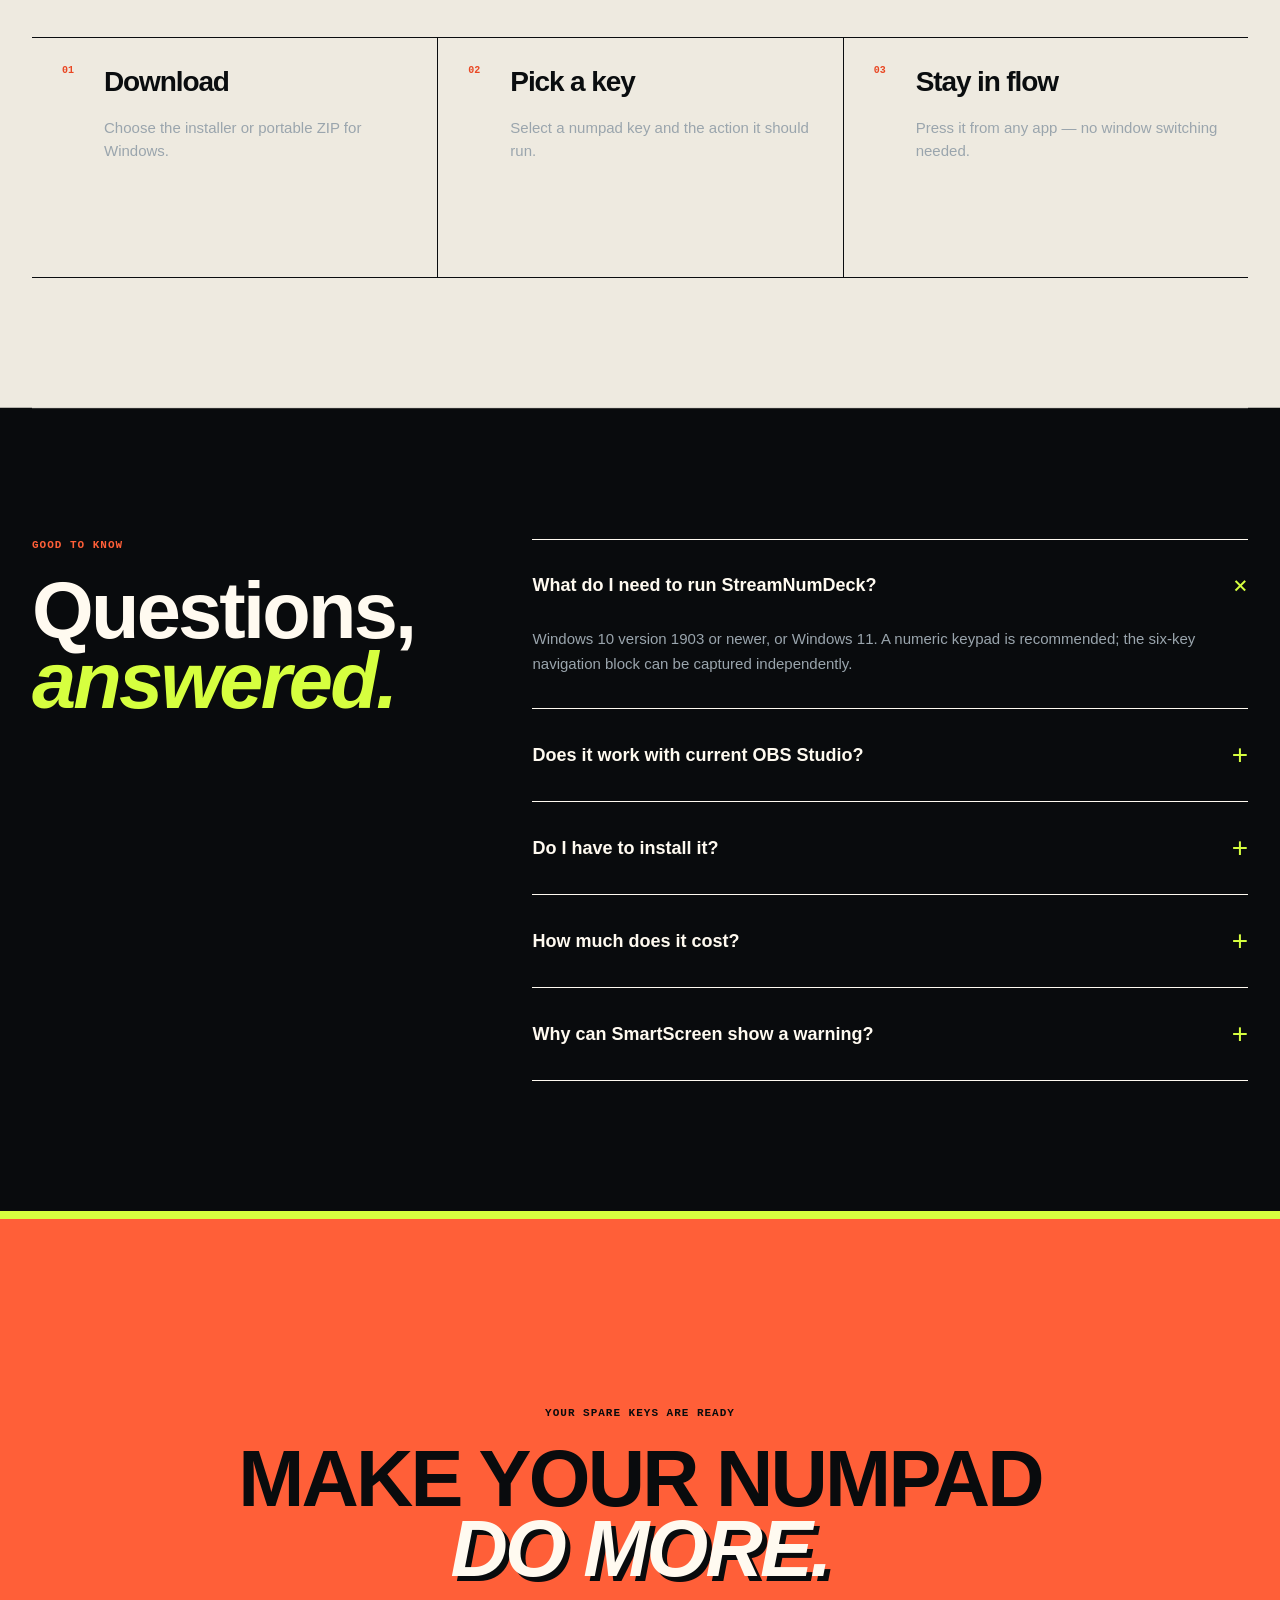
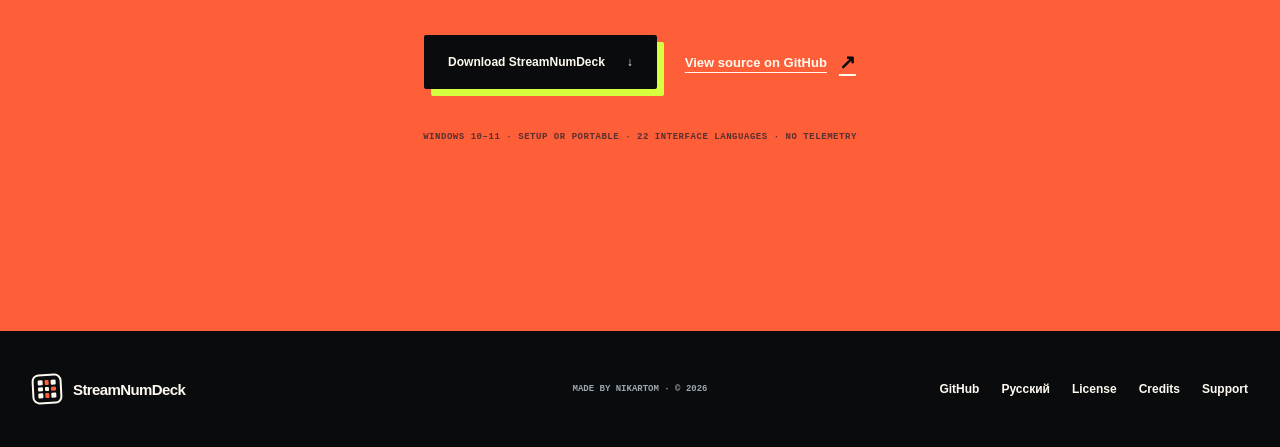
==== commit 7c47995a: "Deploy redesigned StreamNumDeck landing page" ====
--- a/index.html
+++ b/index.html
@@ -3,11 +3,11 @@
 <head>
   <meta charset="utf-8">
   <meta name="viewport" content="width=device-width, initial-scale=1">
-  <title>StreamNumDeck — Numpad Control Deck for OBS &amp; Windows</title>
-  <meta name="description" content="Turn your numpad into an OBS control deck for Windows. Switch scenes, control audio, run keyboard macros, and build automations with up to 44 actions.">
+  <title>StreamNumDeck — Turn Your Numpad into an OBS Control Deck</title>
+  <meta name="description" content="Control OBS scenes, webcam, microphone, audio, apps, macros, and automations from your Windows numpad. Try the interactive StreamNumDeck demo.">
   <meta name="author" content="nikartom">
   <meta name="application-name" content="StreamNumDeck">
-  <meta name="theme-color" content="#f2f0e9">
+  <meta name="theme-color" content="#071a2b">
   <meta name="robots" content="index,follow,max-image-preview:large,max-snippet:-1,max-video-preview:-1">
   <link rel="canonical" href="https://streamnumdeck.com/">
   <link rel="alternate" hreflang="en" href="https://streamnumdeck.com/">
@@ -15,23 +15,23 @@
   <link rel="alternate" hreflang="x-default" href="https://streamnumdeck.com/">
   <link rel="icon" href="./favicon.ico" sizes="any">
   <link rel="stylesheet" href="./styles.css">
+  <script src="./script.js" defer></script>
 
   <meta property="og:type" content="website">
   <meta property="og:site_name" content="StreamNumDeck">
   <meta property="og:locale" content="en_US">
   <meta property="og:locale:alternate" content="ru_RU">
-  <meta property="og:title" content="StreamNumDeck — Numpad Control Deck for OBS">
+  <meta property="og:title" content="StreamNumDeck — Your Numpad Is Your Control Deck">
   <meta property="og:description" content="Control OBS, audio, apps, macros, and complete streaming routines from the keyboard you already own.">
   <meta property="og:url" content="https://streamnumdeck.com/">
   <meta property="og:image" content="https://streamnumdeck.com/assets/app-deck-filled.png">
   <meta property="og:image:width" content="1038">
   <meta property="og:image:height" content="1515">
-  <meta property="og:image:alt" content="StreamNumDeck with a configured streaming control profile">
+  <meta property="og:image:alt" content="StreamNumDeck configured as an OBS streaming control deck">
   <meta name="twitter:card" content="summary">
-  <meta name="twitter:title" content="StreamNumDeck — Numpad Control Deck for OBS">
-  <meta name="twitter:description" content="Turn your numpad into a customizable control deck for OBS, audio, apps, macros, and automations.">
+  <meta name="twitter:title" content="StreamNumDeck — Your Numpad Is Your Control Deck">
+  <meta name="twitter:description" content="Turn a regular numpad into a customizable control deck for OBS, audio, apps, macros, and automations.">
   <meta name="twitter:image" content="https://streamnumdeck.com/assets/app-deck-filled.png">
-  <meta name="twitter:image:alt" content="StreamNumDeck with a configured streaming control profile">
 
   <script type="application/ld+json">
   {
@@ -73,11 +73,7 @@
         "installUrl": "https://github.com/nikartom/StreamNumDeck/releases/latest",
         "sameAs": "https://github.com/nikartom/StreamNumDeck",
         "license": "https://github.com/nikartom/StreamNumDeck/blob/main/LICENSE.md",
-        "author": {
-          "@type": "Person",
-          "name": "nikartom",
-          "url": "https://github.com/nikartom"
-        },
+        "author": {"@type": "Person", "name": "nikartom", "url": "https://github.com/nikartom"},
         "offers": {
           "@type": "Offer",
           "price": "0",
@@ -96,247 +92,231 @@
 
   <header class="site-header">
     <a class="brand" href="#top" aria-label="StreamNumDeck home">
-      <span class="brand-mark" aria-hidden="true">
-        <i></i><i></i><i></i><i></i><i></i><i></i><i></i><i></i><i></i>
-      </span>
-      <span>StreamNumDeck</span>
-    </a>
-
-    <nav class="site-nav" aria-label="Main navigation">
-      <a href="#features">Features</a>
-      <a href="#automation">Automation</a>
-      <a href="#faq">FAQ</a>
-    </nav>
-
-    <div class="header-tools">
-      <a class="language-link" href="./ru/" lang="ru" hreflang="ru">RU</a>
-      <a class="header-download" href="https://github.com/nikartom/StreamNumDeck/releases/latest">
-        Download <span aria-hidden="true">↗</span>
-      </a>
-    </div>
-  </header>
-
-  <main id="main">
-    <section class="hero" id="top">
-      <div class="hero-copy">
-        <p class="live-label"><span></span> StreamNumDeck / Windows control deck</p>
-        <h1>Your numpad.<br><em>Your control deck.</em></h1>
-        <p class="hero-lead">
-          Control OBS, audio, apps, macros, and complete streaming routines from the keyboard you already own.
-        </p>
-        <div class="hero-actions">
-          <a class="button button-primary" href="https://github.com/nikartom/StreamNumDeck/releases/latest">
-            Download for Windows <span aria-hidden="true">→</span>
-          </a>
-          <a class="button button-secondary" href="https://github.com/nikartom/StreamNumDeck">
-            View on GitHub
-          </a>
-        </div>
-        <p class="hero-meta">Windows 10–11 <b>·</b> Setup or portable <b>·</b> No telemetry</p>
-      </div>
-
-      <div class="hero-product" aria-label="StreamNumDeck application preview">
-        <div class="hero-counter" aria-hidden="true">
-          <strong>22 × 2</strong>
-          <span>keys / layers</span>
-        </div>
-        <div class="screenshot-shell">
-          <picture>
-            <source
-              type="image/webp"
-              srcset="./assets/app-deck-filled-520.webp 520w, ./assets/app-deck-filled-820.webp 820w, ./assets/app-deck-filled-1038.webp 1038w"
-              sizes="(max-width: 560px) 78vw, 405px">
-            <img src="./assets/app-deck-filled.png" width="1038" height="1515" fetchpriority="high" decoding="async" alt="StreamNumDeck showing a fully configured streaming control profile">
-          </picture>
-        </div>
-        <div class="product-note note-obs"><span></span> OBS connected</div>
-        <div class="product-note note-actions">Up to 44 actions</div>
-      </div>
-    </section>
-
-    <section class="ticker" aria-label="Highlights">
-      <div>
-        <span>OBS Studio</span><b>✦</b>
-        <span>System audio</span><b>✦</b>
-        <span>Keyboard macros</span><b>✦</b>
-        <span>Multi-step automation</span><b>✦</b>
-        <span>22 interface languages</span>
-      </div>
-    </section>
-
-    <section class="deck-section" aria-labelledby="deck-title">
-      <div class="section-heading section-heading-dark">
-        <p class="section-index">01 / Two layers</p>
-        <h2 id="deck-title">Press a key.<br>Stay in the moment.</h2>
-        <p>Try the deck. NumLock switches between two independent layers without interrupting your game or stream.</p>
-      </div>
-
-      <div class="deck-demo">
-        <div class="deck-status" aria-live="polite">
-          <span><i></i> Layer <strong id="layer-status">A</strong></span>
-          <span id="action-status">Ready</span>
-        </div>
-
-        <div class="navigation-keys" aria-label="Navigation key actions">
-          <button class="deck-key" data-key="Ins" data-a="Starting Soon" data-b="Browser" type="button"><small>Ins</small><strong>Starting</strong></button>
-          <button class="deck-key" data-key="Home" data-a="Gameplay" data-b="Discord" type="button"><small>Home</small><strong>Gameplay</strong></button>
-          <button class="deck-key" data-key="PgUp" data-a="Just Chatting" data-b="Dashboard" type="button"><small>PgUp</small><strong>Chatting</strong></button>
-          <button class="deck-key" data-key="Del" data-a="Stop stream" data-b="Open folder" type="button"><small>Del</small><strong>Stop</strong></button>
-          <button class="deck-key" data-key="End" data-a="Toggle webcam" data-b="Keyboard macro" type="button"><small>End</small><strong>Webcam</strong></button>
-          <button class="deck-key" data-key="PgDn" data-a="Save replay" data-b="Sound effect" type="button"><small>PgDn</small><strong>Replay</strong></button>
-        </div>
-
-        <div class="numpad" aria-label="Interactive numeric keypad">
-          <button class="deck-key layer-key" data-key="NumLock" type="button" aria-pressed="false"><small>Num</small><strong>Layer A</strong></button>
-          <button class="deck-key" data-key="/" data-a="Previous track" data-b="Volume down" type="button"><small>/</small><strong>Previous</strong></button>
-          <button class="deck-key" data-key="*" data-a="Play or pause" data-b="Volume up" type="button"><small>*</small><strong>Play</strong></button>
-          <button class="deck-key" data-key="-" data-a="Volume down" data-b="Master mute" type="button"><small>−</small><strong>Vol −</strong></button>
-          <button class="deck-key" data-key="7" data-a="Microphone mute" data-b="Launch OBS" type="button"><small>7</small><strong>Mic</strong></button>
-          <button class="deck-key" data-key="8" data-a="Desktop audio" data-b="Launch Discord" type="button"><small>8</small><strong>Desktop</strong></button>
-          <button class="deck-key" data-key="9" data-a="Play sound effect" data-b="Stream dashboard" type="button"><small>9</small><strong>Sound FX</strong></button>
-          <button class="deck-key key-tall key-add" data-key="+" data-a="Volume up" data-b="Next track" type="button"><small>+</small><strong>Vol +</strong></button>
-          <button class="deck-key" data-key="4" data-a="Switch scene" data-b="Open website" type="button"><small>4</small><strong>Scene</strong></button>
-          <button class="deck-key" data-key="5" data-a="Toggle source" data-b="Open file" type="button"><small>5</small><strong>Source</strong></button>
-          <button class="deck-key" data-key="6" data-a="Mute OBS input" data-b="Open app" type="button"><small>6</small><strong>OBS Mic</strong></button>
-          <button class="deck-key" data-key="1" data-a="Start recording" data-b="Work profile" type="button"><small>1</small><strong>Record</strong></button>
-          <button class="deck-key" data-key="2" data-a="Stream setup automation" data-b="Game profile" type="button"><small>2</small><strong>Routine</strong></button>
-          <button class="deck-key" data-key="3" data-a="Keyboard macro" data-b="Edit profile" type="button"><small>3</small><strong>Macro</strong></button>
-          <button class="deck-key key-tall key-enter" data-key="Enter" data-a="Go live automation" data-b="Switch profile" type="button"><small>Enter</small><strong>Go live</strong></button>
-          <button class="deck-key key-wide" data-key="0" data-a="BRB scene" data-b="Home scene" type="button"><small>0</small><strong>BRB</strong></button>
-          <button class="deck-key" data-key="." data-a="Master mute" data-b="Pause capture" type="button"><small>.</small><strong>Mute</strong></button>
-        </div>
-      </div>
-    </section>
-
-    <section class="features" id="features" aria-labelledby="features-title">
-      <div class="section-heading">
-        <p class="section-index">02 / What it does</p>
-        <h2 id="features-title">One small app.<br>A lot fewer interruptions.</h2>
-      </div>
-
-      <div class="feature-grid">
-        <article class="feature feature-wide">
-          <span class="feature-number">01</span>
-          <p class="feature-tag">OBS Studio</p>
-          <h3>Run the show without Alt+Tab.</h3>
-          <p>Switch scenes, toggle sources and inputs, control recording and streaming, or save the replay buffer.</p>
-          <div class="scene-strip" aria-hidden="true"><span>STARTING</span><span class="active">GAMEPLAY</span><span>CHATTING</span></div>
-        </article>
-
-        <article class="feature">
-          <span class="feature-number">02</span>
-          <p class="feature-tag">Audio</p>
-          <h3>Control every signal.</h3>
-          <p>Mute your microphone or adjust Windows, master, and per-app volume.</p>
-          <div class="meter" aria-hidden="true"><i></i><i></i><i></i><i></i><i></i><i></i><i></i><i></i></div>
-        </article>
-
-        <article class="feature feature-accent">
-          <span class="feature-number">03</span>
-          <p class="feature-tag">No new hardware</p>
-          <h3>Use the keyboard already on your desk.</h3>
-          <p>Your numeric keypad and six-key navigation block become a programmable control surface.</p>
-          <strong class="big-stat">44</strong><small>actions per profile</small>
-        </article>
-
-        <article class="feature">
-          <span class="feature-number">04</span>
-          <p class="feature-tag">System</p>
-          <h3>Launch anything.</h3>
-          <p>Open an app, file, folder, website, or run a complete keyboard shortcut sequence.</p>
-        </article>
-
-        <article class="feature feature-wide feature-privacy">
-          <span class="feature-number">05</span>
-          <p class="feature-tag">Local by design</p>
-          <h3>Your setup stays yours.</h3>
-          <p>No telemetry and no advertising. Profiles, settings, icons, and logs stay on your computer.</p>
-          <div class="privacy-stamp" aria-hidden="true">NO<br>TELEMETRY</div>
-        </article>
-      </div>
-    </section>
-
-    <section class="automation" id="automation" aria-labelledby="automation-title">
-      <div class="automation-copy">
-        <p class="section-index">03 / Automation</p>
-        <h2 id="automation-title">One key.<br>The whole routine.</h2>
-        <p>Combine OBS, audio, system actions, keyboard macros, and configurable pauses into a sequence built around your workflow.</p>
-        <div class="routine-line" aria-label="Example automation sequence">
-          <span>MIC</span><b>→</b><span>WEBCAM</span><b>→</b><span>3 SEC</span><b>→</b><span>SCENE</span>
-        </div>
-      </div>
-
-      <div class="automation-panel" aria-label="Example automation editor">
-        <div class="panel-header"><span>Stream setup</span><small>AUTOMATION / 04 STEPS</small></div>
-        <ol class="automation-steps">
-          <li><span>01</span><div><strong>Microphone</strong><small>Toggle the default microphone</small></div><b>MIC</b></li>
-          <li><span>02</span><div><strong>Toggle source</strong><small>Webcam</small></div><b>OBS</b></li>
-          <li class="pause-step"><span>03</span><div><strong>Pause</strong><small>Wait before the next step</small></div><b>3 SEC</b></li>
-          <li><span>04</span><div><strong>Switch scene</strong><small>Gameplay</small></div><b>OBS</b></li>
-        </ol>
-        <div class="panel-footer"><span>NUM 2</span><button type="button">SAVE ROUTINE</button></div>
-      </div>
-    </section>
-
-    <section class="languages" aria-labelledby="languages-title">
-      <div>
-        <p class="section-index">04 / Worldwide</p>
-        <h2 id="languages-title">Speaks your language.</h2>
-      </div>
-      <div class="language-count"><strong>22</strong><span>interface<br>languages</span></div>
-      <p>English, Russian, German, French, Spanish, Portuguese, Italian, Polish, Ukrainian, Turkish, Dutch, Swedish, Czech, Romanian, Chinese, Japanese, Korean, Hindi, Arabic, Indonesian, Vietnamese, and Thai.</p>
-    </section>
-
-    <section class="faq" id="faq" aria-labelledby="faq-title">
-      <div class="section-heading">
-        <p class="section-index">05 / Good to know</p>
-        <h2 id="faq-title">Questions,<br>answered.</h2>
-      </div>
-
-      <div class="faq-list">
-        <details open>
-          <summary>What do I need to run StreamNumDeck?<span>+</span></summary>
-          <p>Windows 10 version 1903 or newer, or Windows 11. A numeric keypad is recommended; the six-key navigation block can be captured independently.</p>
-        </details>
-        <details>
-          <summary>Does it work with current OBS Studio?<span>+</span></summary>
-          <p>Yes. StreamNumDeck uses the OBS WebSocket 5.x interface built into current OBS Studio releases.</p>
-        </details>
-        <details>
-          <summary>Do I have to install it?<span>+</span></summary>
-          <p>No. Choose the regular per-user Setup or download the portable ZIP, extract it, and run StreamNumDeck.exe.</p>
-        </details>
-        <details>
-          <summary>Why can SmartScreen show a warning?<span>+</span></summary>
-          <p>The installer is not digitally signed yet. Download it only from the official GitHub repository and verify the published SHA-256 hash if needed.</p>
-        </details>
-      </div>
-    </section>
-
-    <section class="final-cta">
-      <p class="live-label"><span></span> Ready when you are</p>
-      <h2>Turn spare keys<br>into useful ones.</h2>
-      <a class="button button-light" href="https://github.com/nikartom/StreamNumDeck/releases/latest">
-        Download StreamNumDeck <span aria-hidden="true">→</span>
-      </a>
-      <p>Free for personal and other permitted non-commercial use.</p>
-    </section>
-  </main>
-
-  <footer>
-    <a class="brand brand-footer" href="#top">
       <span class="brand-mark" aria-hidden="true"><i></i><i></i><i></i><i></i><i></i><i></i><i></i><i></i><i></i></span>
       <span>StreamNumDeck</span>
     </a>
+    <nav class="site-nav" aria-label="Main navigation">
+      <a href="#try">Live demo</a>
+      <a href="#features">Features</a>
+      <a href="#how">How it works</a>
+      <a href="#faq">FAQ</a>
+    </nav>
+    <div class="header-tools">
+      <a class="language-link" href="./ru/" lang="ru" hreflang="ru" aria-label="Переключить на русский">RU</a>
+      <a class="header-download" href="https://github.com/nikartom/StreamNumDeck/releases/latest">Get the app <span aria-hidden="true">↗</span></a>
+    </div>
+  </header>
+
+  <main id="main">
+    <section class="hero" id="top" aria-labelledby="hero-title">
+      <div class="hero-intro">
+        <div class="hero-copy">
+          <p class="eyebrow"><span></span> Stop buying buttons. Use the ones you have.</p>
+          <h1 id="hero-title">Your numpad.<br><em>Your stream cheat code.</em></h1>
+        </div>
+        <div class="hero-side">
+          <p>No extra box on the desk. No Alt+Tab panic. Just hit a key and let StreamNumDeck handle OBS, sound, apps, macros, and full routines.</p>
+          <div class="hero-actions">
+            <a class="button button-primary" href="https://github.com/nikartom/StreamNumDeck/releases/latest">Download for Windows <span aria-hidden="true">↓</span></a>
+            <a class="text-link" href="#try">Try it below <span aria-hidden="true">↘</span></a>
+          </div>
+          <ul class="hero-facts" aria-label="Product facts">
+            <li>Free</li><li>Windows 10–11</li><li>No telemetry</li>
+          </ul>
+        </div>
+      </div>
+
+      <div class="demo-wrap" id="try">
+        <div class="demo-heading">
+          <div>
+            <p class="section-kicker">Playable demo · the numpad is live</p>
+            <h2>Press it.<br><em>Watch it happen.</em></h2>
+          </div>
+          <p id="demo-help">This is a real Freedoom game frame, a real facecam photo, and the same actions you can bind in the app. Try CAM, MIC, REC, GO LIVE, or ROUTINE.</p>
+        </div>
+
+        <div class="control-rig">
+          <div class="broadcast" id="broadcast" data-scene="gameplay" aria-label="Simulated stream preview" aria-describedby="demo-help">
+            <div class="broadcast-topbar">
+              <div class="window-dots" aria-hidden="true"><i></i><i></i><i></i></div>
+              <span class="studio-label">STREAM PREVIEW</span>
+              <span class="live-badge"><i></i><b id="live-label">PREVIEW</b><time id="live-timer" datetime="PT0S">00:00</time></span>
+            </div>
+            <div class="stream-stage">
+              <div class="game-world">
+                <img class="game-frame" src="./assets/freedoom-gameplay.png" width="1680" height="1050" alt="Gameplay screenshot from the open-source retro FPS Freedoom">
+                <span class="game-id" aria-hidden="true">FREEDOOM // PHASE 2</span>
+              </div>
+              <div class="starting-card scene-card">
+                <small>STREAM STARTS IN</small><strong>02:14</strong><span>grab a drink · stay close</span>
+              </div>
+              <div class="brb-card scene-card">
+                <small>QUICK BREAK</small><strong>BRB</strong><span>back before you miss me</span>
+              </div>
+              <div class="chatting-title scene-card"><small>JUST CHATTING</small><strong>Let’s talk.</strong></div>
+              <div class="scene-chip"><span>SCENE</span><strong id="scene-name">Gameplay</strong></div>
+              <div class="camera-card" id="camera-card">
+                <span class="camera-tag"><i></i> CAM 01</span>
+                <img class="facecam-image" src="./assets/streamer-facecam.jpg" width="400" height="600" alt="">
+                <p>Webcam hidden</p>
+              </div>
+              <div class="chat-stack" aria-hidden="true">
+                <p><i></i><span><b>pixel_fox</b> nice clutch!</span></p>
+                <p><i></i><span><b>mira.exe</b> W stream</span></p>
+              </div>
+              <div class="action-toast" id="action-toast" role="status" aria-live="polite">Ready — press a key</div>
+              <div class="sound-wave" aria-hidden="true"><i></i><i></i><i></i><i></i><i></i><i></i><i></i><i></i><i></i></div>
+            </div>
+            <div class="mixer-bar">
+              <span class="control-pill mic-pill"><i class="mic-icon" aria-hidden="true"></i><b>MIC</b><small id="mic-state">ON</small></span>
+              <span class="level-meter" aria-label="Microphone level"><i></i><i></i><i></i><i></i><i></i><i></i><i></i><i></i><i></i><i></i><i></i><i></i></span>
+              <span class="control-pill"><b>DESKTOP</b><small id="desktop-state">−8 dB</small></span>
+              <span class="record-pill" id="record-state"><i></i> REC</span>
+            </div>
+          </div>
+
+          <div class="deck-console">
+            <div class="deck-console-head">
+              <span><i></i> CONNECTED TO OBS</span>
+              <span>LAYER <b id="layer-status">A</b></span>
+            </div>
+            <div class="nav-keys" aria-label="Navigation key controls">
+              <button class="deck-key scene-key" type="button" data-key="Insert" data-action="starting" data-label-en="Starting soon" data-label-ru="Заставка"><small>INS</small><strong>START</strong></button>
+              <button class="deck-key scene-key" type="button" data-key="Home" data-action="gameplay" data-label-en="Gameplay" data-label-ru="Игра"><small>HOME</small><strong>GAME</strong></button>
+              <button class="deck-key scene-key" type="button" data-key="PageUp" data-action="chatting" data-label-en="Just chatting" data-label-ru="Общение"><small>PGUP</small><strong>CHAT</strong></button>
+              <button class="deck-key" type="button" data-key="Delete" data-action="brb" data-label-en="BRB scene" data-label-ru="Скоро вернусь"><small>DEL</small><strong>BRB</strong></button>
+              <button class="deck-key accent-key" type="button" data-key="End" data-action="webcam" data-label-en="Toggle webcam" data-label-ru="Переключить камеру"><small>END</small><strong>CAM</strong></button>
+              <button class="deck-key" type="button" data-key="PageDown" data-action="replay" data-label-en="Replay saved" data-label-ru="Повтор сохранён"><small>PGDN</small><strong>REPLAY</strong></button>
+            </div>
+            <div class="numpad" aria-label="Interactive numeric keypad">
+              <button class="deck-key layer-key" type="button" data-key="NumLock" data-action="layer" aria-pressed="false"><small>NUM</small><strong>LAYER A</strong></button>
+              <button class="deck-key" type="button" data-key="Divide" data-action-a="previous" data-action-b="volume-down" data-label-en="Previous track" data-label-ru="Прошлый трек"><small>/</small><strong>PREV</strong></button>
+              <button class="deck-key" type="button" data-key="Multiply" data-action-a="play" data-action-b="volume-up" data-label-en="Play / pause" data-label-ru="Пуск / пауза"><small>×</small><strong>PLAY</strong></button>
+              <button class="deck-key" type="button" data-key="Subtract" data-action-a="volume-down" data-action-b="master-mute" data-label-en="Volume down" data-label-ru="Тише"><small>−</small><strong>VOL −</strong></button>
+              <button class="deck-key mic-key" type="button" data-key="Numpad7" data-action-a="mic" data-action-b="launch-obs" data-label-en="Toggle microphone" data-label-ru="Переключить микрофон"><small>7</small><strong>MIC</strong></button>
+              <button class="deck-key" type="button" data-key="Numpad8" data-action-a="desktop" data-action-b="launch-discord" data-label-en="Desktop audio" data-label-ru="Звук компьютера"><small>8</small><strong>AUDIO</strong></button>
+              <button class="deck-key" type="button" data-key="Numpad9" data-action-a="sound" data-action-b="dashboard" data-label-en="Sound effect" data-label-ru="Звуковой эффект"><small>9</small><strong>SFX</strong></button>
+              <button class="deck-key tall-key plus-key" type="button" data-key="Add" data-action-a="volume-up" data-action-b="next" data-label-en="Volume up" data-label-ru="Громче"><small>+</small><strong>VOL +</strong></button>
+              <button class="deck-key" type="button" data-key="Numpad4" data-action-a="gameplay" data-action-b="website" data-label-en="Switch scene" data-label-ru="Сменить сцену"><small>4</small><strong>SCENE</strong></button>
+              <button class="deck-key" type="button" data-key="Numpad5" data-action-a="webcam" data-action-b="file" data-label-en="Toggle source" data-label-ru="Источник"><small>5</small><strong>SOURCE</strong></button>
+              <button class="deck-key" type="button" data-key="Numpad6" data-action-a="mic" data-action-b="app" data-label-en="Mute OBS input" data-label-ru="Вход OBS"><small>6</small><strong>OBS MIC</strong></button>
+              <button class="deck-key record-key" type="button" data-key="Numpad1" data-action-a="record" data-action-b="work" data-label-en="Toggle recording" data-label-ru="Переключить запись"><small>1</small><strong>REC</strong></button>
+              <button class="deck-key routine-key" type="button" data-key="Numpad2" data-action-a="routine" data-action-b="profile" data-label-en="Run stream routine" data-label-ru="Запустить сценарий"><small>2</small><strong>ROUTINE</strong></button>
+              <button class="deck-key" type="button" data-key="Numpad3" data-action-a="macro" data-action-b="edit" data-label-en="Keyboard macro" data-label-ru="Макрос"><small>3</small><strong>MACRO</strong></button>
+              <button class="deck-key tall-key enter-key live-key" type="button" data-key="NumpadEnter" data-action-a="live" data-action-b="switch-profile" data-label-en="Toggle stream" data-label-ru="Переключить эфир"><small>ENTER</small><strong>GO LIVE</strong></button>
+              <button class="deck-key wide-key" type="button" data-key="Numpad0" data-action-a="brb" data-action-b="home" data-label-en="BRB scene" data-label-ru="Сцена «Вернусь»"><small>0</small><strong>BRB</strong></button>
+              <button class="deck-key" type="button" data-key="Decimal" data-action-a="master-mute" data-action-b="pause" data-label-en="Master mute" data-label-ru="Выключить звук"><small>.</small><strong>MUTE</strong></button>
+            </div>
+            <p class="keyboard-hint"><span aria-hidden="true">⌨</span> Your physical numpad works here too</p>
+          </div>
+        </div>
+        <p class="demo-credit">Demo media: <a href="https://freedoom.github.io/">Freedoom project</a> · facecam photo by <a href="https://www.pexels.com/photo/man-wearing-headset-while-playing-online-games-9072246/">Yan Krukau / Pexels</a> · icons by <a href="https://lucide.dev/">Lucide</a></p>
+      </div>
+    </section>
+
+    <section class="trust-strip" aria-label="Product highlights">
+      <span>OBS Studio</span><i>✦</i><span>Windows audio</span><i>✦</i><span>Macros</span><i>✦</i><span>Automations</span><i>✦</i><span>22 languages</span>
+    </section>
+
+    <section class="features" id="features" aria-labelledby="features-title">
+      <div class="section-header">
+        <p class="section-kicker">Your streaming loadout</p>
+        <h2 id="features-title">One hand on the game.<br><em>One on everything else.</em></h2>
+        <p>Keep your hands on the keyboard and your attention where it belongs: on the game, the conversation, and your audience.</p>
+      </div>
+      <div class="bento-grid">
+        <article class="feature-card card-obs">
+          <p class="card-label">01 · OBS CONTROL</p>
+          <h3>Direct the whole show.</h3>
+          <p>Switch scenes, toggle sources and inputs, record, stream, and save replays — without hunting through OBS.</p>
+          <div class="scene-tabs" aria-hidden="true"><span>STARTING</span><span class="active">GAMEPLAY</span><span>CHATTING</span></div>
+        </article>
+        <article class="feature-card card-audio">
+          <p class="card-label">02 · AUDIO</p>
+          <h3>Every signal,<br>right on cue.</h3>
+          <p>Mute your mic or control master and per-app volume.</p>
+          <div class="card-wave" aria-hidden="true"><i></i><i></i><i></i><i></i><i></i><i></i><i></i><i></i><i></i><i></i></div>
+        </article>
+        <article class="feature-card card-layers">
+          <p class="card-label">03 · TWO LAYERS</p>
+          <strong>22 × 2</strong>
+          <h3>Up to 44 actions per profile.</h3>
+          <p>NumLock instantly flips the same keys into a second independent control surface.</p>
+        </article>
+        <article class="feature-card card-anything">
+          <p class="card-label">04 · BEYOND STREAMING</p>
+          <h3>Open anything.<br>Trigger anything.</h3>
+          <p>Launch apps, files, folders, and websites. Send keyboard shortcuts. Build a workflow around the tools you use.</p>
+          <div class="launch-row" aria-hidden="true"><span>APP</span><b>→</b><span>MACRO</span><b>→</b><span>DONE</span></div>
+        </article>
+        <article class="feature-card card-local">
+          <p class="card-label">05 · LOCAL BY DESIGN</p>
+          <h3>Your setup<br>stays yours.</h3>
+          <p>No account, advertising, or telemetry. Profiles, settings, icons, and logs stay on your computer.</p>
+          <div class="privacy-orbit" aria-hidden="true"><span>100%</span><small>LOCAL</small></div>
+        </article>
+      </div>
+    </section>
+
+    <section class="how" id="how" aria-labelledby="how-title">
+      <div class="how-copy">
+        <p class="section-kicker">One key can do a lot</p>
+        <h2 id="how-title">Build a routine.<br><em>Press it once.</em></h2>
+        <p>Chain OBS, audio, system actions, keyboard macros, and configurable pauses into one reliable sequence.</p>
+        <a class="text-link text-link-light" href="https://github.com/nikartom/StreamNumDeck#readme">Explore all actions <span aria-hidden="true">↗</span></a>
+      </div>
+      <div class="routine-panel" aria-label="Example stream startup automation">
+        <div class="routine-head"><span>GO LIVE ROUTINE</span><small>NUM 2 · 4 STEPS</small></div>
+        <ol>
+          <li><span>01</span><i class="routine-icon"><img src="./assets/icons/mic.svg" alt=""></i><div><strong>Unmute microphone</strong><small>Default input device</small></div><b>DONE</b></li>
+          <li><span>02</span><i class="routine-icon"><img src="./assets/icons/video.svg" alt=""></i><div><strong>Show webcam</strong><small>OBS source: Camera</small></div><b>DONE</b></li>
+          <li class="active"><span>03</span><i class="routine-icon"><img src="./assets/icons/workflow.svg" alt=""></i><div><strong>Wait 3 seconds</strong><small>Pause before going live</small></div><b>RUNNING</b></li>
+          <li><span>04</span><i class="routine-icon"><img src="./assets/icons/radio-tower.svg" alt=""></i><div><strong>Start streaming</strong><small>OBS Studio</small></div><b>NEXT</b></li>
+        </ol>
+      </div>
+    </section>
+
+    <section class="setup" aria-labelledby="setup-title">
+      <div class="section-header compact-header">
+        <p class="section-kicker">From zero to first action</p>
+        <h2 id="setup-title">Set up in minutes.</h2>
+      </div>
+      <ol class="setup-steps">
+        <li><span>01</span><div><strong>Download</strong><p>Choose the installer or portable ZIP for Windows.</p></div></li>
+        <li><span>02</span><div><strong>Pick a key</strong><p>Select a numpad key and the action it should run.</p></div></li>
+        <li><span>03</span><div><strong>Stay in flow</strong><p>Press it from any app — no window switching needed.</p></div></li>
+      </ol>
+    </section>
+
+    <section class="faq" id="faq" aria-labelledby="faq-title">
+      <div>
+        <p class="section-kicker">Good to know</p>
+        <h2 id="faq-title">Questions,<br><em>answered.</em></h2>
+      </div>
+      <div class="faq-list">
+        <details open><summary>What do I need to run StreamNumDeck?<span>+</span></summary><p>Windows 10 version 1903 or newer, or Windows 11. A numeric keypad is recommended; the six-key navigation block can be captured independently.</p></details>
+        <details><summary>Does it work with current OBS Studio?<span>+</span></summary><p>Yes. StreamNumDeck uses the OBS WebSocket 5.x interface built into current OBS Studio releases.</p></details>
+        <details><summary>Do I have to install it?<span>+</span></summary><p>No. Choose the regular per-user Setup or download the portable ZIP, extract it, and run StreamNumDeck.exe.</p></details>
+        <details><summary>How much does it cost?<span>+</span></summary><p>It is free for personal and other permitted non-commercial use. Commercial use requires separate permission.</p></details>
+        <details><summary>Why can SmartScreen show a warning?<span>+</span></summary><p>The installer is not digitally signed yet. Download it only from the official GitHub repository and verify the published SHA-256 hash if needed.</p></details>
+      </div>
+    </section>
+
+    <section class="final-cta">
+      <p class="section-kicker">Your spare keys are ready</p>
+      <h2>Make your numpad<br><em>do more.</em></h2>
+      <div class="final-actions">
+        <a class="button button-light" href="https://github.com/nikartom/StreamNumDeck/releases/latest">Download StreamNumDeck <span aria-hidden="true">↓</span></a>
+        <a class="text-link text-link-light" href="https://github.com/nikartom/StreamNumDeck">View source on GitHub <span aria-hidden="true">↗</span></a>
+      </div>
+      <p class="final-note">Windows 10–11 · Setup or portable · 22 interface languages · No telemetry</p>
+    </section>
+  </main>
+
+  <footer>
+    <a class="brand brand-footer" href="#top"><span class="brand-mark" aria-hidden="true"><i></i><i></i><i></i><i></i><i></i><i></i><i></i><i></i><i></i></span><span>StreamNumDeck</span></a>
     <p>Made by nikartom · © 2026</p>
-    <div>
-      <a href="https://github.com/nikartom/StreamNumDeck">GitHub</a>
-      <a href="./ru/" lang="ru" hreflang="ru">Русский</a>
-      <a href="https://github.com/nikartom/StreamNumDeck/blob/main/LICENSE.md">License</a>
-      <a href="https://www.donationalerts.com/r/kventinburatino">Support</a>
-    </div>
+    <nav aria-label="Footer navigation"><a href="https://github.com/nikartom/StreamNumDeck">GitHub</a><a href="./ru/" lang="ru" hreflang="ru">Русский</a><a href="https://github.com/nikartom/StreamNumDeck/blob/main/LICENSE.md">License</a><a href="./THIRD_PARTY_NOTICES.md">Credits</a><a href="https://www.donationalerts.com/r/kventinburatino">Support</a></nav>
   </footer>
-
-  <script src="./script.js"></script>
 </body>
 </html>
--- a/styles.css
+++ b/styles.css
@@ -1,583 +1,441 @@
 :root {
-  --paper: #f2f0e9;
-  --paper-deep: #e6e2d8;
-  --ink: #181916;
-  --ink-soft: #2c2e29;
-  --muted: #696b63;
-  --line: #c7c3b8;
-  --signal: #ee5b3d;
-  --signal-dark: #b9321e;
-  --status: #3ca56a;
-  --white: #fffef9;
-  --radius: 18px;
-  --page: min(1440px, calc(100% - 48px));
+  --navy: #090b0d;
+  --navy-2: #11161a;
+  --navy-3: #1b242b;
+  --ink: #0a0d0f;
+  --paper: #eeeae0;
+  --white: #fffaf0;
+  --sky: #62e7ff;
+  --sky-soft: #a9f1ff;
+  --coral: #ff5f38;
+  --coral-dark: #e94723;
+  --lime: #d6ff3f;
+  --yellow: #ffe14d;
+  --line: rgba(255, 250, 240, .16);
+  --muted: #9aa5ad;
+  --page: min(1440px, calc(100% - 64px));
+  --radius: 26px;
+  --shadow: 0 28px 70px rgba(3, 19, 33, .18);
 }
 
 * { box-sizing: border-box; }
-
-html {
-  scroll-behavior: smooth;
-}
-
+html { scroll-behavior: smooth; scroll-padding-top: 92px; }
 body {
   margin: 0;
-  overflow-x: clip;
-  color: var(--ink);
-  background: var(--paper);
-  font-family: Arial, Helvetica, sans-serif;
+  color: var(--white);
+  background: var(--navy);
+  font-family: "Segoe UI Variable", "Segoe UI", Arial, sans-serif;
   -webkit-font-smoothing: antialiased;
 }
 
-body::before {
-  content: "";
-  position: fixed;
-  inset: 0;
-  z-index: -1;
-  opacity: .18;
-  pointer-events: none;
-  background-image: url("data:image/svg+xml,%3Csvg viewBox='0 0 180 180' xmlns='http://www.w3.org/2000/svg'%3E%3Cfilter id='n'%3E%3CfeTurbulence type='fractalNoise' baseFrequency='.85' numOctaves='3' stitchTiles='stitch'/%3E%3C/filter%3E%3Crect width='100%25' height='100%25' filter='url(%23n)' opacity='.08'/%3E%3C/svg%3E");
-}
-
+button, a { -webkit-tap-highlight-color: transparent; }
 a { color: inherit; }
-button, a { -webkit-tap-highlight-color: transparent; }
+img { max-width: 100%; height: auto; }
 
 .skip-link {
   position: fixed;
-  top: 8px;
-  left: 8px;
-  z-index: 100;
-  padding: 10px 14px;
-  background: var(--white);
+  top: 12px;
+  left: 12px;
+  z-index: 999;
+  padding: 12px 16px;
+  color: var(--white);
+  background: var(--navy);
+  border-radius: 8px;
   transform: translateY(-150%);
 }
-
 .skip-link:focus { transform: none; }
 
 .site-header {
   width: var(--page);
-  height: 82px;
+  height: 86px;
   margin: 0 auto;
   display: grid;
   grid-template-columns: 1fr auto 1fr;
   align-items: center;
-  border-bottom: 1px solid var(--line);
+  gap: 28px;
+  border-bottom: 1px solid rgba(255,255,255,.17);
 }
 
 .brand {
   width: max-content;
-  display: flex;
+  display: inline-flex;
   align-items: center;
-  gap: 12px;
-  color: var(--ink);
-  font-weight: 800;
+  gap: 11px;
+  color: var(--white);
+  font-size: 17px;
+  font-weight: 900;
   letter-spacing: -.04em;
   text-decoration: none;
 }
 
 .brand-mark {
-  width: 29px;
-  height: 29px;
+  width: 30px;
+  height: 30px;
   padding: 4px;
   display: grid;
   grid-template-columns: repeat(3, 1fr);
   gap: 2px;
-  background: var(--ink);
-}
-
-.brand-mark i { display: block; background: var(--paper); }
-.brand-mark i:nth-child(6) { background: var(--signal); }
-
-.site-nav { display: flex; gap: 32px; }
-
-.site-nav a,
-footer a {
-  font-size: 13px;
-  font-weight: 700;
-  text-decoration: none;
-}
-
-.site-nav a:hover,
-footer a:hover { text-decoration: underline; text-underline-offset: 4px; }
-
-.header-download {
-  padding: 10px 0;
-  font-size: 13px;
+  color: var(--white);
+  border: 2px solid currentColor;
+  border-radius: 7px;
+  transform: rotate(-3deg);
+}
+.brand-mark i { display: block; background: currentColor; border-radius: 1px; }
+.brand-mark i:nth-child(2), .brand-mark i:nth-child(6), .brand-mark i:nth-child(8) { background: var(--coral); }
+
+.site-nav { display: flex; align-items: center; gap: clamp(22px, 3vw, 46px); }
+.site-nav a, footer nav a {
+  font-size: 12px;
   font-weight: 800;
   text-decoration: none;
+}
+.site-nav a { position: relative; }
+.site-nav a::after {
+  content: "";
+  height: 2px;
+  position: absolute;
+  right: 0;
+  bottom: -7px;
+  left: 0;
+  background: var(--coral);
+  transform: scaleX(0);
+  transform-origin: right;
+  transition: transform 180ms ease;
+}
+.site-nav a:hover::after, .site-nav a:focus-visible::after { transform: scaleX(1); transform-origin: left; }
+
+.header-tools { justify-self: end; display: flex; align-items: center; gap: 14px; }
+.language-link {
+  min-width: 36px;
+  height: 36px;
+  display: grid;
+  place-items: center;
+  border: 1px solid var(--white);
+  border-radius: 50%;
+  font-size: 10px;
+  font-weight: 900;
+  text-decoration: none;
+}
+.language-link:hover { color: var(--ink); background: var(--lime); }
+.header-download {
+  padding: 12px 17px;
+  color: var(--ink);
+  background: var(--lime);
+  border-radius: 100px;
+  font-size: 11px;
+  font-weight: 900;
+  text-decoration: none;
+}
+.header-download:hover { color: var(--white); background: var(--coral); }
+
+.hero {
+  padding: clamp(68px, 8vw, 118px) 0 0;
+  overflow: hidden;
+  background:
+    repeating-linear-gradient(90deg, transparent 0 79px, rgba(255,255,255,.025) 80px),
+    radial-gradient(circle at 78% 2%, rgba(255, 95, 56, .22), transparent 27%),
+    radial-gradient(circle at 8% 55%, rgba(98, 231, 255, .11), transparent 24%),
+    var(--navy);
+}
+.hero-intro, .demo-wrap, .features, .setup, .faq { width: var(--page); margin: 0 auto; }
+.hero-intro {
+  display: grid;
+  grid-template-columns: minmax(0, 1.35fr) minmax(320px, .65fr);
+  gap: clamp(50px, 8vw, 140px);
+  align-items: end;
+}
+.eyebrow, .section-kicker, .card-label {
+  margin: 0 0 24px;
+  font: 900 11px/1.2 Consolas, "Courier New", monospace;
+  letter-spacing: .09em;
   text-transform: uppercase;
-  letter-spacing: .04em;
-}
-
-.header-tools {
-  justify-self: end;
-  display: flex;
-  align-items: center;
-  gap: 20px;
-}
-
-.language-link {
-  padding: 7px 8px;
-  border: 1px solid var(--ink);
-  font: 800 11px/1 Consolas, monospace;
-  text-decoration: none;
-}
-
-.language-link:hover {
-  color: var(--paper);
-  background: var(--ink);
-}
-
-.hero {
-  width: var(--page);
-  min-height: 790px;
-  margin: 0 auto;
-  padding: 76px 0 94px;
-  display: grid;
-  grid-template-columns: minmax(0, 1.16fr) minmax(430px, .84fr);
-  gap: clamp(40px, 7vw, 120px);
-  align-items: center;
-  overflow: hidden;
-}
-
-.live-label,
-.section-index,
-.feature-tag,
-.hero-meta {
-  font-family: Consolas, "Courier New", monospace;
-  text-transform: uppercase;
-  letter-spacing: .09em;
-}
-
-.live-label {
-  display: flex;
-  align-items: center;
-  gap: 9px;
-  margin: 0 0 28px;
-  font-size: 12px;
-  font-weight: 700;
-}
-
-.live-label span,
-.product-note span {
-  width: 8px;
-  height: 8px;
-  display: inline-block;
-  border-radius: 50%;
-  background: var(--signal);
-}
-
-.hero h1,
-.section-heading h2,
-.automation h2,
-.languages h2,
-.final-cta h2 {
+}
+.eyebrow { display: flex; align-items: center; gap: 10px; }
+.eyebrow span { width: 10px; height: 10px; background: var(--lime); border-radius: 0; box-shadow: 4px 4px 0 var(--coral); transform: rotate(8deg); }
+h1, h2, h3 { margin: 0; font-family: Impact, "Arial Black", Arial, sans-serif; letter-spacing: -.035em; }
+h1 { max-width: 1100px; font-size: clamp(62px, 8.2vw, 132px); line-height: .86; text-transform: uppercase; }
+h1 em, h2 em { color: var(--lime); font-style: italic; }
+.hero-side > p {
   margin: 0;
-  font-size: clamp(64px, 7.4vw, 124px);
-  line-height: .86;
-  letter-spacing: -.075em;
-  text-transform: uppercase;
-}
-
-.hero h1 em {
-  display: inline-block;
-  color: var(--paper);
-  background: var(--ink);
-  font-style: normal;
-  padding: .09em .12em .14em .08em;
-  transform: rotate(-1deg);
-}
-
-.hero-lead {
-  max-width: 650px;
-  margin: 38px 0 0;
-  font-size: clamp(20px, 2vw, 27px);
-  line-height: 1.33;
-  letter-spacing: -.035em;
-}
-
-.hero-actions {
-  margin-top: 36px;
-  display: flex;
-  flex-wrap: wrap;
-  gap: 12px;
-}
-
+  font-size: clamp(18px, 1.55vw, 23px);
+  line-height: 1.5;
+  color: #c1c8cc;
+  letter-spacing: -.015em;
+}
+.hero-actions { margin-top: 34px; display: flex; flex-wrap: wrap; align-items: center; gap: 24px; }
 .button {
-  min-height: 56px;
+  min-height: 54px;
   padding: 0 22px;
   display: inline-flex;
   align-items: center;
   justify-content: center;
-  gap: 28px;
-  border: 1px solid var(--ink);
-  font-size: 13px;
-  font-weight: 800;
-  text-transform: uppercase;
-  letter-spacing: .035em;
+  gap: 22px;
+  border: 2px solid var(--navy);
+  border-radius: 100px;
+  font-size: 12px;
+  font-weight: 900;
   text-decoration: none;
   transition: transform 150ms ease, box-shadow 150ms ease, background 150ms ease;
 }
-
-.button:hover { transform: translate(-3px, -3px); box-shadow: 5px 5px 0 var(--ink); }
-.button:active { transform: none; box-shadow: none; }
-.button-primary { color: var(--white); background: var(--signal); }
-.button-secondary { background: transparent; }
-
-.hero-meta { margin: 22px 0 0; color: var(--muted); font-size: 10px; }
-.hero-meta b { padding: 0 7px; color: var(--signal); }
-
-.hero-product {
-  min-height: 690px;
-  position: relative;
-  display: flex;
+.button:hover { transform: translateY(-3px); box-shadow: 0 8px 0 rgba(7, 26, 43, .16); }
+.button-primary { color: var(--ink); border-color: var(--lime); border-radius: 3px; background: var(--lime); box-shadow: 6px 6px 0 var(--coral); }
+.button-primary:hover { color: var(--white); border-color: var(--coral); background: var(--coral); box-shadow: 9px 9px 0 var(--sky); }
+.text-link {
+  display: inline-flex;
   align-items: center;
-  justify-content: center;
-}
-
-.hero-product::before {
+  gap: 12px;
+  font-size: 13px;
+  color: var(--white);
+  font-weight: 900;
+  text-underline-offset: 5px;
+}
+.text-link span { color: var(--coral); font-size: 20px; text-decoration: none; }
+.hero-facts { margin: 35px 0 0; padding: 20px 0 0; display: flex; flex-wrap: wrap; gap: 22px; border-top: 1px solid var(--line); list-style: none; }
+.hero-facts li { display: flex; align-items: center; gap: 8px; color: var(--muted); font: 800 10px/1 Consolas, monospace; text-transform: uppercase; }
+.hero-facts li::before { content: "▸"; color: var(--lime); }
+
+.demo-wrap { padding: clamp(70px, 7vw, 100px) 0 110px; scroll-margin-top: 0; }
+.demo-heading {
+  margin-bottom: 34px;
+  display: grid;
+  grid-template-columns: 1.2fr .8fr;
+  gap: 60px;
+  align-items: end;
+}
+.section-kicker { color: var(--coral); }
+.demo-heading h2, .section-header h2, .how h2, .faq h2, .final-cta h2 { font-size: clamp(54px, 6.2vw, 96px); line-height: .88; }
+.demo-heading > p { max-width: 570px; margin: 0 0 4px; justify-self: end; color: #aeb8be; font-size: 17px; line-height: 1.55; }
+
+.control-rig {
+  padding: 14px;
+  display: grid;
+  grid-template-columns: minmax(0, 1.35fr) minmax(380px, .65fr);
+  gap: 14px;
+  color: var(--white);
+  background: var(--navy);
+  border: 1px solid #355064;
+  border-radius: 5px;
+  box-shadow: 14px 14px 0 var(--lime), 22px 22px 0 var(--coral);
+}
+.broadcast, .deck-console { min-width: 0; border: 1px solid rgba(255,255,255,.22); border-radius: 2px; overflow: hidden; }
+.broadcast { display: grid; grid-template-rows: 44px minmax(510px, 1fr) 68px; background: #0d2436; }
+.broadcast-topbar, .deck-console-head, .mixer-bar { display: flex; align-items: center; }
+.broadcast-topbar { padding: 0 16px; gap: 12px; background: #0a1d2d; border-bottom: 1px solid rgba(255,255,255,.12); }
+.window-dots { display: flex; gap: 5px; }
+.window-dots i { width: 7px; height: 7px; border-radius: 50%; background: #4c5e6c; }
+.window-dots i:first-child { background: var(--coral); }
+.window-dots i:nth-child(2) { background: var(--yellow); }
+.window-dots i:nth-child(3) { background: var(--lime); }
+.studio-label { color: #8093a1; font: 800 9px/1 Consolas, monospace; letter-spacing: .1em; }
+.live-badge { margin-left: auto; display: flex; align-items: center; gap: 7px; font: 800 9px/1 Consolas, monospace; }
+.live-badge i { width: 7px; height: 7px; border-radius: 50%; background: #6b7a84; }
+.broadcast.is-live .live-badge i { background: var(--coral); box-shadow: 0 0 0 5px rgba(255,109,85,.16); animation: pulse 1.4s infinite; }
+.live-badge time { min-width: 34px; color: #8193a1; }
+
+.stream-stage { position: relative; overflow: hidden; isolation: isolate; background: #183a54; }
+.stream-stage::after {
   content: "";
-  width: 84%;
-  height: 78%;
   position: absolute;
-  right: 0;
-  top: 11%;
-  border: 1px solid var(--ink);
-  background: var(--signal);
-}
-
-.hero-counter {
-  position: absolute;
-  top: 1%;
-  right: 1%;
-  z-index: 2;
-  text-align: right;
-  text-transform: uppercase;
-}
-
-.hero-counter strong { display: block; font-size: clamp(50px, 5vw, 78px); letter-spacing: -.08em; line-height: 1; }
-.hero-counter span { font: 700 10px/1.2 Consolas, monospace; letter-spacing: .11em; }
-
-.screenshot-shell {
-  width: min(405px, 82%);
-  position: relative;
-  z-index: 1;
-  border: 1px solid #343632;
-  background: #191a19;
-  box-shadow: 13px 14px 0 rgba(24, 25, 22, .9);
-}
-
-.screenshot-shell img { width: 100%; height: auto; display: block; }
-.screenshot-shell picture { display: block; }
-
-.product-note {
-  position: absolute;
-  z-index: 2;
-  padding: 12px 15px;
-  border: 1px solid var(--ink);
-  background: var(--white);
-  font: 700 11px/1 Consolas, monospace;
-  text-transform: uppercase;
-  letter-spacing: .05em;
-  box-shadow: 4px 4px 0 var(--ink);
-}
-
-.product-note span { margin-right: 7px; background: var(--status); }
-.note-obs { top: 26%; left: 0; }
-.note-actions { right: 0; bottom: 11%; }
-
-.ticker {
-  max-width: 100vw;
-  overflow: hidden;
-  border-top: 1px solid var(--ink);
-  border-bottom: 1px solid var(--ink);
-  background: var(--signal);
-}
-
-.ticker div {
-  width: max-content;
-  min-width: 100%;
-  padding: 18px 30px;
-  display: flex;
-  justify-content: space-around;
-  gap: 32px;
-  font: 800 14px/1 Arial, sans-serif;
-  text-transform: uppercase;
-  letter-spacing: .04em;
-}
-
-.ticker b { color: var(--paper); }
-
-.deck-section {
-  padding: 130px max(24px, calc((100vw - 1440px) / 2));
-  display: grid;
-  grid-template-columns: .75fr 1.25fr;
-  gap: clamp(50px, 8vw, 140px);
-  color: var(--paper);
-  background: var(--ink);
-}
-
-.section-heading { max-width: 850px; }
-.section-heading-dark { align-self: start; position: sticky; top: 120px; }
-.section-index { margin: 0 0 26px; font-size: 11px; font-weight: 700; }
-
-.section-heading h2,
-.automation h2,
-.languages h2,
-.final-cta h2 { font-size: clamp(52px, 6.4vw, 98px); }
-
-.section-heading > p:last-child {
-  max-width: 520px;
-  margin: 36px 0 0;
-  color: #aeadab;
-  font-size: 18px;
-  line-height: 1.55;
-}
-
-.deck-demo { width: 100%; max-width: 690px; justify-self: end; }
-
-.deck-status {
-  padding-bottom: 16px;
-  display: flex;
-  justify-content: space-between;
-  border-bottom: 1px solid #4b4d47;
-  color: #aeadab;
-  font: 700 11px/1 Consolas, monospace;
-  text-transform: uppercase;
-  letter-spacing: .08em;
-}
-
-.deck-status span:first-child { display: flex; align-items: center; gap: 7px; }
-.deck-status i { width: 7px; height: 7px; border-radius: 50%; background: var(--status); }
-.deck-status strong { color: var(--paper); }
-
-.navigation-keys,
-.numpad {
-  display: grid;
-  grid-template-columns: repeat(3, minmax(0, 1fr));
-  gap: 10px;
-}
-
-.navigation-keys { margin: 28px 0 22px; }
-.numpad { grid-template-columns: repeat(4, minmax(0, 1fr)); grid-template-rows: repeat(5, 106px); }
-
+  inset: 0;
+  z-index: -1;
+  pointer-events: none;
+  background-image: linear-gradient(rgba(255,255,255,.035) 1px, transparent 1px), linear-gradient(90deg, rgba(255,255,255,.035) 1px, transparent 1px);
+  background-size: 28px 28px;
+}
+.game-world { position: absolute; inset: 0; overflow: hidden; background: #111; transition: opacity 180ms steps(2), transform 280ms steps(3); }
+.game-frame { width: 100%; height: 100%; display: block; object-fit: cover; object-position: 50% 48%; image-rendering: pixelated; filter: contrast(1.08) saturate(.9); }
+.game-id { position: absolute; right: 14px; top: 14px; padding: 7px 9px; color: var(--lime); background: rgba(0,0,0,.78); border-left: 3px solid var(--coral); font: 900 8px/1 Consolas, monospace; letter-spacing: .08em; }
+.sun { width: 132px; height: 132px; position: absolute; top: 58px; right: 14%; background: var(--yellow); border-radius: 50%; box-shadow: 0 0 0 24px rgba(255,214,92,.15); }
+.hill { position: absolute; bottom: 0; border-radius: 60% 60% 0 0; transform: rotate(-8deg); }
+.hill-one { width: 75%; height: 43%; left: -13%; background: #247383; }
+.hill-two { width: 85%; height: 34%; right: -25%; background: #105267; transform: rotate(8deg); }
+.track { width: 34%; height: 75%; position: absolute; right: 28%; bottom: -34%; background: #f1b570; transform: perspective(200px) rotateX(26deg) rotate(16deg); border: 10px solid rgba(255,255,255,.25); }
+.player { width: 40px; height: 54px; position: absolute; right: 40%; bottom: 24%; border-radius: 13px 13px 5px 5px; background: var(--coral); box-shadow: 0 11px 0 #092538; }
+.player::before, .player::after { content: ""; width: 18px; height: 7px; position: absolute; bottom: -15px; background: var(--navy); border-radius: 4px; }
+.player::before { left: -2px; transform: rotate(18deg); }.player::after { right: -2px; transform: rotate(-18deg); }
+.player i { width: 26px; height: 26px; position: absolute; top: -20px; left: 7px; background: var(--lime); border-radius: 50% 50% 42% 42%; border: 5px solid var(--navy); }
+
+.scene-card { display: none; position: absolute; z-index: 2; }
+.starting-card, .brb-card { inset: 0; align-items: center; justify-content: center; flex-direction: column; text-align: center; }
+.starting-card { background: radial-gradient(circle at 50% 30%, #285877, #071a2b 70%); }
+.brb-card { background: linear-gradient(145deg, #ff7c61, #ffac75); color: var(--navy); }
+.scene-card small { font: 900 10px/1 Consolas, monospace; letter-spacing: .16em; }
+.scene-card strong { margin: 16px 0 10px; font: 900 clamp(64px, 8vw, 118px)/.8 Arial, sans-serif; letter-spacing: -.08em; }
+.scene-card span { font-size: 13px; font-weight: 700; }
+.chatting-title { left: 7%; top: 21%; color: var(--navy); }
+.chatting-title strong { display: block; font-size: clamp(52px, 6vw, 88px); }
+.broadcast[data-scene="starting"] .starting-card, .broadcast[data-scene="brb"] .brb-card, .broadcast[data-scene="chatting"] .chatting-title { display: flex; }
+.broadcast[data-scene="starting"] .game-world, .broadcast[data-scene="brb"] .game-world { opacity: 0; transform: scale(1.08); }
+.broadcast[data-scene="chatting"] .game-world { background: linear-gradient(135deg, var(--lime), var(--sky)); filter: saturate(.75); }
+.broadcast[data-scene="chatting"] .game-world > * { opacity: .14; }
+
+.scene-chip { position: absolute; top: 18px; left: 18px; z-index: 5; padding: 9px 11px; display: flex; gap: 10px; align-items: center; color: var(--navy); background: rgba(255,254,249,.9); border-radius: 8px; box-shadow: 0 8px 22px rgba(4,25,41,.15); backdrop-filter: blur(8px); }
+.scene-chip span { color: #63717a; font: 800 8px/1 Consolas, monospace; }.scene-chip strong { font-size: 10px; }
+
+.camera-card { width: 190px; height: 142px; position: absolute; right: 18px; bottom: 20px; z-index: 6; overflow: hidden; border: 3px solid var(--lime); border-radius: 2px; background: #111; box-shadow: 7px 7px 0 var(--coral); transition: transform 120ms steps(2), filter 120ms ease; }
+.camera-tag { position: absolute; top: 8px; left: 8px; z-index: 4; padding: 5px 7px; display: flex; gap: 5px; align-items: center; color: var(--white); background: rgba(7,26,43,.76); border-radius: 5px; font: 800 7px/1 Consolas, monospace; }
+.camera-tag i { width: 5px; height: 5px; background: var(--coral); border-radius: 50%; }
+.camera-card p { margin: 0; position: absolute; inset: 0; z-index: 6; display: grid; place-items: center; color: var(--coral); background: #080a0c; font: 900 9px/1 Consolas, monospace; text-transform: uppercase; opacity: 0; }
+.facecam-image { width: 100%; height: 100%; display: block; object-fit: cover; object-position: 67% 35%; filter: contrast(1.08) saturate(.9); }
+.person { position: absolute; inset: 0; }
+.person .head { width: 54px; height: 62px; position: absolute; top: 36px; left: 64px; z-index: 2; background: #ca704d; border-radius: 48% 48% 45% 45%; }
+.person .hair { width: 62px; height: 38px; position: absolute; top: 28px; left: 60px; z-index: 3; background: var(--navy); border-radius: 50% 50% 32% 22%; transform: rotate(-7deg); }
+.person .hair::after { content: ""; width: 23px; height: 28px; position: absolute; right: -2px; bottom: -18px; background: var(--navy); border-radius: 0 0 80% 20%; }
+.person .body { width: 106px; height: 66px; position: absolute; bottom: -27px; left: 38px; background: var(--sky); border-radius: 50% 50% 0 0; }
+.person .headset { width: 74px; height: 62px; position: absolute; top: 33px; left: 54px; z-index: 4; border: 5px solid var(--navy); border-bottom: 0; border-radius: 50% 50% 0 0; }
+.broadcast.is-camera-off .camera-card { border-color: #465a69; transform: scale(.97); }.broadcast.is-camera-off .camera-card p { opacity: 1; }
+
+.chat-stack { position: absolute; left: 18px; bottom: 20px; z-index: 5; display: grid; gap: 7px; }
+.chat-stack p { width: max-content; max-width: 245px; margin: 0; padding: 8px 10px; display: flex; align-items: center; gap: 8px; color: var(--navy); background: rgba(255,254,249,.88); border-radius: 8px; font-size: 9px; box-shadow: 0 8px 18px rgba(5,23,36,.12); backdrop-filter: blur(7px); }
+.chat-stack i { width: 18px; height: 18px; flex: 0 0 auto; background: var(--coral); border-radius: 50%; }.chat-stack p:nth-child(2) i { background: var(--lime); }
+.chat-stack b { font-size: 8px; }
+
+.action-toast { max-width: calc(100% - 80px); padding: 10px 14px; position: absolute; top: 18px; left: 50%; z-index: 10; color: var(--navy); background: var(--lime); border-radius: 100px; font: 900 9px/1 Consolas, monospace; text-align: center; box-shadow: 0 8px 25px rgba(3,19,33,.18); opacity: 0; transform: translate(-50%, -12px); transition: opacity 160ms ease, transform 160ms ease; }
+.action-toast.is-visible { opacity: 1; transform: translate(-50%, 0); }
+.sound-wave { height: 70px; position: absolute; top: 50%; left: 50%; z-index: 9; display: flex; gap: 6px; align-items: center; opacity: 0; transform: translate(-50%, -50%); }
+.sound-wave i { width: 7px; height: 20%; background: var(--lime); border-radius: 10px; }
+.sound-wave.is-playing { opacity: 1; }
+.sound-wave.is-playing i { animation: wave .7s ease-in-out infinite alternate; }
+.sound-wave i:nth-child(2), .sound-wave i:nth-child(8) { animation-delay: -.2s; }.sound-wave i:nth-child(3), .sound-wave i:nth-child(7) { animation-delay: -.4s; }.sound-wave i:nth-child(4), .sound-wave i:nth-child(6) { animation-delay: -.55s; }.sound-wave i:nth-child(5) { animation-delay: -.7s; }
+
+.mixer-bar { min-width: 0; padding: 0 15px; gap: 13px; background: #091e2e; border-top: 1px solid rgba(255,255,255,.12); }
+.control-pill { display: flex; align-items: baseline; gap: 6px; font: 800 8px/1 Consolas, monospace; }.control-pill small { color: #8193a0; font-size: 8px; }
+.mic-icon { width: 9px; height: 13px; position: relative; display: inline-block; border: 2px solid var(--sky); border-radius: 5px; }
+.mic-icon::after { content: ""; width: 13px; height: 8px; position: absolute; top: 5px; left: -4px; border: 2px solid var(--sky); border-top: 0; border-radius: 0 0 9px 9px; }
+.level-meter { min-width: 75px; flex: 1; display: flex; align-items: center; gap: 3px; }
+.level-meter i { height: 17px; flex: 1; background: #244054; border-radius: 2px; }
+.level-meter i:nth-child(-n+7) { background: var(--lime); }.level-meter i:nth-child(8), .level-meter i:nth-child(9) { background: var(--yellow); }
+.broadcast:not(.is-mic-muted) .level-meter i:nth-child(3n) { animation: meter 700ms ease-in-out infinite alternate; }
+.broadcast.is-mic-muted .level-meter i { background: #253e50; animation: none; }.broadcast.is-mic-muted .mic-pill { color: var(--coral); }.broadcast.is-mic-muted .mic-icon, .broadcast.is-mic-muted .mic-icon::after { border-color: var(--coral); }
+.record-pill { margin-left: auto; padding: 8px 9px; display: flex; align-items: center; gap: 6px; color: #7d8f9c; border: 1px solid #2c4659; border-radius: 6px; font: 800 8px/1 Consolas, monospace; }
+.record-pill i { width: 7px; height: 7px; background: #647784; border-radius: 50%; }.broadcast.is-recording .record-pill { color: var(--white); border-color: var(--coral); }.broadcast.is-recording .record-pill i { background: var(--coral); animation: pulse 1.2s infinite; }
+
+.deck-console { padding: 14px; display: flex; flex-direction: column; background: linear-gradient(165deg, #142e43, #0a1e2e); }
+.deck-console-head { height: 28px; justify-content: space-between; color: #7f95a4; font: 800 8px/1 Consolas, monospace; letter-spacing: .06em; }
+.deck-console-head span:first-child { display: flex; align-items: center; gap: 6px; }.deck-console-head i { width: 6px; height: 6px; background: var(--lime); border-radius: 50%; box-shadow: 0 0 8px rgba(216,255,99,.7); }.deck-console-head b { color: var(--white); }
+.nav-keys, .numpad { display: grid; gap: 7px; }
+.nav-keys { margin: 10px 0 12px; padding-bottom: 12px; grid-template-columns: repeat(3, 1fr); border-bottom: 1px solid rgba(255,255,255,.1); }
+.numpad { flex: 1; grid-template-columns: repeat(4, minmax(0, 1fr)); grid-template-rows: repeat(5, minmax(59px, 1fr)); }
 .deck-key {
   min-width: 0;
-  min-height: 88px;
-  padding: 13px;
+  min-height: 51px;
+  padding: 8px;
   position: relative;
   display: flex;
   flex-direction: column;
   align-items: flex-start;
   justify-content: space-between;
-  color: var(--paper);
-  border: 1px solid #5b5d57;
-  border-radius: 9px;
-  background: var(--ink-soft);
+  overflow: hidden;
+  color: #eff8fc;
+  border: 1px solid #3d5669;
+  border-radius: 3px;
+  background: linear-gradient(145deg, #22292e, #11161a);
+  box-shadow: inset 0 -4px 0 rgba(3,15,25,.28), 0 3px 4px rgba(0,0,0,.13);
   font-family: inherit;
   text-align: left;
   cursor: pointer;
-  box-shadow: inset 0 -5px 0 rgba(0, 0, 0, .18);
-  transition: transform 90ms ease, border-color 120ms ease, background 120ms ease;
-}
-
-.deck-key:hover { border-color: var(--paper); }
-.deck-key:focus-visible { outline: 3px solid var(--signal); outline-offset: 3px; }
-.deck-key:active,
-.deck-key.is-fired { transform: translateY(4px); box-shadow: none; background: #3a3c36; }
-.deck-key small { color: #979992; font: 700 10px/1 Consolas, monospace; }
-.deck-key strong { overflow: hidden; font-size: clamp(12px, 1.1vw, 16px); text-overflow: ellipsis; white-space: nowrap; }
-.layer-key { color: var(--ink); border-color: var(--signal); background: var(--signal); }
-.layer-key small { color: var(--ink); }
-.key-tall { grid-row: span 2; }
-.key-add { grid-column: 4; grid-row: 2 / span 2; }
-.key-enter { grid-column: 4; grid-row: 4 / span 2; }
-.key-wide { grid-column: span 2; }
-
-.features { width: var(--page); margin: 0 auto; padding: 140px 0; }
-.features > .section-heading { margin-bottom: 70px; }
-
-.feature-grid {
-  display: grid;
-  grid-template-columns: repeat(12, 1fr);
-  border-top: 1px solid var(--ink);
-  border-left: 1px solid var(--ink);
-}
-
-.feature {
-  min-height: 400px;
-  padding: 28px;
-  position: relative;
-  grid-column: span 4;
-  overflow: hidden;
-  border-right: 1px solid var(--ink);
-  border-bottom: 1px solid var(--ink);
-}
-
-.feature-wide { grid-column: span 8; }
-.feature-number { position: absolute; top: 26px; right: 28px; font: 700 11px/1 Consolas, monospace; }
-.feature-tag { margin: 0 0 80px; color: var(--muted); font-size: 11px; font-weight: 700; }
-.feature h3 { max-width: 620px; margin: 0; font-size: clamp(29px, 3vw, 48px); line-height: .98; letter-spacing: -.055em; }
-.feature > p:not(.feature-tag) { max-width: 520px; margin: 24px 0 0; color: var(--muted); font-size: 16px; line-height: 1.5; }
-
-.scene-strip { margin-top: 52px; display: flex; border: 1px solid var(--ink); }
-.scene-strip span { flex: 1; padding: 17px 10px; font: 700 10px/1 Consolas, monospace; text-align: center; }
-.scene-strip span + span { border-left: 1px solid var(--ink); }
-.scene-strip .active { color: var(--white); background: var(--ink); }
-
-.meter { height: 76px; margin-top: 58px; display: flex; align-items: end; gap: 7px; }
-.meter i { flex: 1; background: var(--ink); }
-.meter i:nth-child(1) { height: 24%; }.meter i:nth-child(2) { height: 38%; }.meter i:nth-child(3) { height: 60%; }.meter i:nth-child(4) { height: 92%; }.meter i:nth-child(5) { height: 70%; }.meter i:nth-child(6) { height: 48%; }.meter i:nth-child(7) { height: 80%; background: var(--signal); }.meter i:nth-child(8) { height: 34%; }
-
-.feature-accent { color: var(--ink); background: var(--signal); }
-.feature-accent .feature-tag,
-.feature-accent > p:not(.feature-tag) { color: var(--ink); }
-.big-stat { display: block; margin-top: 28px; font-size: 112px; line-height: .8; letter-spacing: -.09em; }
-.feature-accent small { font: 700 10px/1 Consolas, monospace; text-transform: uppercase; }
-
-.feature-privacy { color: var(--paper); background: var(--ink); }
-.feature-privacy .feature-tag,
-.feature-privacy > p:not(.feature-tag) { color: #aaa; }
-.privacy-stamp { width: 138px; height: 138px; position: absolute; right: 36px; bottom: 30px; display: grid; place-items: center; border: 1px solid var(--paper); border-radius: 50%; font: 800 15px/1.1 Consolas, monospace; text-align: center; transform: rotate(8deg); }
-
-.automation {
-  padding: 130px max(24px, calc((100vw - 1440px) / 2));
-  display: grid;
-  grid-template-columns: .8fr 1.2fr;
-  gap: clamp(50px, 8vw, 130px);
-  align-items: center;
-  background: var(--signal);
-  border-top: 1px solid var(--ink);
-  border-bottom: 1px solid var(--ink);
-}
-
-.automation-copy > p:not(.section-index) { max-width: 560px; margin: 35px 0; font-size: 19px; line-height: 1.5; }
-
-.routine-line { display: flex; flex-wrap: wrap; align-items: center; gap: 10px; }
-.routine-line span { padding: 10px 12px; border: 1px solid var(--ink); font: 700 10px/1 Consolas, monospace; background: rgba(255,255,255,.14); }
-.routine-line b { font-size: 13px; }
-
-.automation-panel { border: 1px solid #4a4c47; color: var(--paper); background: var(--ink); box-shadow: 12px 12px 0 rgba(24, 25, 22, .32); }
-.panel-header, .panel-footer { padding: 22px; display: flex; align-items: center; justify-content: space-between; }
-.panel-header { border-bottom: 1px solid #4a4c47; }
-.panel-header span { font-size: 19px; font-weight: 800; }
-.panel-header small, .panel-footer span { color: #999b94; font: 700 9px/1 Consolas, monospace; letter-spacing: .08em; }
-.automation-steps { margin: 0; padding: 14px; list-style: none; }
-.automation-steps li { min-height: 86px; padding: 14px 16px; display: grid; grid-template-columns: 40px 1fr auto; gap: 14px; align-items: center; border: 1px solid #494b45; background: #292b27; }
-.automation-steps li + li { margin-top: 8px; }
-.automation-steps li > span { color: #888a83; font: 700 10px/1 Consolas, monospace; }
-.automation-steps li div { display: flex; flex-direction: column; gap: 7px; }
-.automation-steps strong { font-size: 14px; }
-.automation-steps small { color: #9fa19a; font-size: 11px; }
-.automation-steps li > b { padding: 7px 8px; border: 1px solid #585a54; color: #b8bab3; font: 700 9px/1 Consolas, monospace; }
-.automation-steps .pause-step { border-color: var(--signal); }
-.automation-steps .pause-step > b { color: var(--ink); border-color: var(--signal); background: var(--signal); }
-.panel-footer { border-top: 1px solid #4a4c47; }
-.panel-footer button { padding: 12px 14px; color: var(--ink); border: 0; background: var(--paper); font: 800 10px/1 Consolas, monospace; cursor: pointer; }
-
-.languages {
-  width: var(--page);
-  margin: 0 auto;
-  padding: 110px 0;
-  display: grid;
-  grid-template-columns: 1.2fr .5fr 1fr;
-  gap: 70px;
-  align-items: end;
-  border-bottom: 1px solid var(--line);
-}
-
-.language-count { display: flex; align-items: end; gap: 16px; }
-.language-count strong { font-size: clamp(90px, 10vw, 160px); line-height: .72; letter-spacing: -.09em; }
-.language-count span { font: 700 10px/1.25 Consolas, monospace; text-transform: uppercase; }
-.languages > p { margin: 0; color: var(--muted); font-size: 15px; line-height: 1.6; }
-
-.faq { width: var(--page); margin: 0 auto; padding: 130px 0; display: grid; grid-template-columns: .7fr 1.3fr; gap: clamp(60px, 9vw, 150px); }
-.faq-list { border-top: 1px solid var(--ink); }
-.faq-list details { border-bottom: 1px solid var(--ink); }
-.faq-list summary { min-height: 88px; display: flex; align-items: center; justify-content: space-between; gap: 30px; font-size: 18px; font-weight: 800; cursor: pointer; list-style: none; }
-.faq-list summary::-webkit-details-marker { display: none; }
-.faq-list summary span { font-size: 24px; font-weight: 400; transition: transform 150ms ease; }
-.faq-list details[open] summary span { transform: rotate(45deg); }
-.faq-list details p { max-width: 690px; margin: -4px 0 30px; color: var(--muted); font-size: 15px; line-height: 1.6; }
-
-.final-cta { min-height: 680px; padding: 110px 24px; display: flex; flex-direction: column; align-items: center; justify-content: center; color: var(--paper); background: var(--ink); text-align: center; }
-.final-cta .live-label { margin-bottom: 36px; }
-.final-cta .button { margin-top: 52px; }
-.button-light { color: var(--ink); border-color: var(--paper); background: var(--paper); }
-.button-light:hover { box-shadow: 5px 5px 0 var(--signal); }
-.final-cta > p:last-child { margin: 20px 0 0; color: #969891; font: 700 9px/1 Consolas, monospace; text-transform: uppercase; letter-spacing: .07em; }
-
-footer { width: var(--page); min-height: 110px; margin: 0 auto; display: grid; grid-template-columns: 1fr auto 1fr; align-items: center; gap: 30px; }
-footer p { color: var(--muted); font: 700 10px/1 Consolas, monospace; text-transform: uppercase; }
-footer > div { justify-self: end; display: flex; gap: 24px; }
-
-@media (max-width: 1100px) {
-  .hero { grid-template-columns: 1fr .8fr; }
-  .hero-product { min-height: 600px; }
-  .deck-section { grid-template-columns: 1fr 1.2fr; gap: 50px; }
-  .feature { grid-column: span 6; }
-  .feature-wide { grid-column: span 12; }
-  .automation { grid-template-columns: 1fr 1.1fr; gap: 50px; }
-  .languages { grid-template-columns: 1fr 1fr; }
-  .languages > p { grid-column: span 2; max-width: 800px; }
-}
-
-@media (max-width: 820px) {
+  transition: transform 80ms ease, border-color 120ms ease, background 120ms ease, box-shadow 80ms ease;
+}
+.deck-key::after { content: ""; width: 28px; height: 3px; position: absolute; right: 7px; bottom: 7px; background: rgba(98,231,255,.14); }
+.deck-key:hover { border-color: var(--sky); background: linear-gradient(145deg, #315873, #1b374d); }
+.deck-key:focus-visible { outline: 3px solid var(--lime); outline-offset: 2px; }
+.deck-key:active, .deck-key.is-fired { transform: translateY(3px); box-shadow: inset 0 0 0 rgba(0,0,0,0); }
+.deck-key small { position: relative; z-index: 2; color: #7890a0; font: 800 8px/1 Consolas, monospace; }.deck-key strong { max-width: 100%; position: relative; z-index: 2; overflow: hidden; font-size: clamp(8px, .75vw, 11px); line-height: 1; text-overflow: ellipsis; white-space: nowrap; }
+.key-icon { width: 20px; height: 20px; position: absolute; top: 9px; right: 9px; z-index: 2; filter: invert(96%) sepia(7%) saturate(396%); opacity: .88; }
+.layer-key .key-icon, .live-key .key-icon { filter: brightness(0); }
+.key-icon-next .key-icon { transform: rotate(180deg); }
+.layer-key { color: var(--navy); border-color: var(--sky); background: var(--sky); }.layer-key small { color: #24536b; }.layer-key:hover { color: var(--navy); background: var(--lime); border-color: var(--lime); }
+.accent-key, .mic-key { border-color: rgba(216,255,99,.65); }.record-key { border-color: rgba(255,109,85,.6); }.routine-key { border-color: rgba(116,216,255,.7); }
+.live-key { color: var(--navy); border-color: var(--coral); background: var(--coral); }.live-key small { color: #6f2f27; }.live-key:hover { color: var(--navy); border-color: var(--yellow); background: var(--yellow); }
+.tall-key { grid-row: span 2; }.plus-key { grid-column: 4; grid-row: 2 / span 2; }.enter-key { grid-column: 4; grid-row: 4 / span 2; }.wide-key { grid-column: span 2; }
+.keyboard-hint { margin: 11px 0 0; color: #7890a0; font: 700 8px/1 Consolas, monospace; text-align: center; }.keyboard-hint span { color: var(--lime); }
+
+.demo-credit { margin: 38px 0 0; color: #77868f; font: 700 9px/1.6 Consolas, monospace; text-align: right; }.demo-credit a { color: #aebac1; text-underline-offset: 3px; }
+.trust-strip { min-height: 66px; padding: 12px 32px; display: flex; align-items: center; justify-content: space-around; gap: 26px; overflow: hidden; color: var(--navy); background: var(--lime); border-top: 4px solid var(--navy); border-bottom: 4px solid var(--navy); font: 900 11px/1 Consolas, monospace; text-transform: uppercase; white-space: nowrap; transform: rotate(-.35deg); }.trust-strip i { color: var(--coral-dark); font-style: normal; }
+
+.features { padding: 140px 0; color: var(--ink); background: var(--lime); box-shadow: 0 0 0 100vmax var(--lime); clip-path: inset(0 -100vmax); }
+.features .section-header > p:last-child { color: #263238; }
+.features .section-kicker { color: var(--coral-dark); }
+.features h2 em { color: var(--coral-dark); }
+.section-header { display: grid; grid-template-columns: 1fr .75fr; gap: 50px; align-items: end; }
+.section-header .section-kicker { grid-column: 1 / -1; margin-bottom: -10px; }
+.section-header > p:last-child { max-width: 540px; margin: 0 0 4px; justify-self: end; color: var(--muted); font-size: 18px; line-height: 1.55; }
+.bento-grid { margin-top: 70px; display: grid; grid-template-columns: repeat(12, 1fr); gap: 24px; }
+.feature-card { min-height: 390px; padding: clamp(25px, 3vw, 42px); position: relative; grid-column: span 4; overflow: hidden; border: 3px solid var(--ink); border-radius: 2px; box-shadow: 9px 9px 0 var(--ink); }
+.feature-card h3 { max-width: 650px; font-size: clamp(34px, 3.4vw, 54px); line-height: .96; }
+.feature-card > p:not(.card-label) { max-width: 560px; margin: 24px 0 0; color: inherit; opacity: .73; font-size: 16px; line-height: 1.55; }
+.card-label { color: var(--coral-dark); opacity: 1; }
+.card-obs { min-height: 440px; grid-column: span 8; color: var(--white); background: var(--navy); transform: rotate(-.5deg); }
+.scene-tabs { margin-top: 60px; display: flex; border: 1px solid #456175; border-radius: 9px; overflow: hidden; }
+.scene-tabs span { flex: 1; padding: 16px 10px; color: #8298a6; font: 800 9px/1 Consolas, monospace; text-align: center; }.scene-tabs span + span { border-left: 1px solid #456175; }.scene-tabs .active { color: var(--navy); background: var(--lime); }
+.card-audio { color: var(--navy); background: var(--coral); transform: rotate(.7deg) translateY(14px); }
+.card-wave { height: 90px; margin-top: 52px; display: flex; align-items: center; gap: 7px; }.card-wave i { min-height: 12px; flex: 1; background: var(--navy); border-radius: 8px; animation: wave 900ms ease-in-out infinite alternate; }.card-wave i:nth-child(2n) { animation-delay: -.4s; }.card-wave i:nth-child(3n) { animation-delay: -.7s; }
+.card-layers { color: var(--navy); background: var(--sky); transform: rotate(.4deg); }.card-layers > strong { display: block; margin: 12px 0 30px; font: 900 clamp(78px, 9vw, 142px)/.8 Impact, "Arial Black", sans-serif; letter-spacing: -.06em; }
+.card-anything { min-height: 430px; grid-column: span 7; background: var(--white); transform: rotate(-.35deg); }.launch-row { margin-top: 58px; display: flex; flex-wrap: wrap; align-items: center; gap: 11px; }.launch-row span { padding: 11px 13px; color: var(--white); background: var(--navy); border-radius: 1px; font: 800 9px/1 Consolas, monospace; }.launch-row b { color: var(--coral); }
+.card-local { min-height: 430px; grid-column: span 5; color: var(--white); background: #1a424b; transform: rotate(.5deg) translateY(12px); }.privacy-orbit { width: 140px; height: 140px; position: absolute; right: 34px; bottom: 28px; display: flex; flex-direction: column; align-items: center; justify-content: center; color: var(--navy); background: var(--lime); border-radius: 2px; transform: rotate(8deg); box-shadow: 8px 8px 0 var(--coral); }.privacy-orbit span { font-size: 27px; font-weight: 900; }.privacy-orbit small { font: 900 9px/1 Consolas, monospace; }
+
+.how { padding: 130px max(32px, calc((100vw - 1440px) / 2)); display: grid; grid-template-columns: .85fr 1.15fr; gap: clamp(70px, 9vw, 150px); align-items: center; color: var(--white); background: var(--navy); }
+.how-copy > p:not(.section-kicker) { max-width: 610px; margin: 34px 0; color: #a7bac6; font-size: 18px; line-height: 1.6; }.text-link-light { color: var(--white); }.text-link-light span { color: var(--lime); }
+.routine-panel { padding: 14px; border: 3px solid #52616b; border-radius: 2px; background: #12181c; box-shadow: 14px 14px 0 var(--lime); transform: rotate(1deg); }
+.routine-head { min-height: 58px; padding: 0 10px 13px; display: flex; align-items: center; justify-content: space-between; border-bottom: 1px solid #3a5568; font: 900 10px/1 Consolas, monospace; }.routine-head small { color: #8296a4; font-size: 8px; }
+.routine-panel ol { margin: 0; padding: 13px 0 0; list-style: none; }.routine-panel li { min-height: 84px; padding: 11px 14px; display: grid; grid-template-columns: 28px 38px 1fr auto; gap: 13px; align-items: center; color: #bdcbd3; border: 1px solid #46535c; border-radius: 2px; background: #1a2228; }.routine-panel li + li { margin-top: 8px; }.routine-panel li > span, .routine-panel li > b { color: #79909f; font: 800 8px/1 Consolas, monospace; }.routine-icon { width: 35px; height: 35px; display: grid; place-items: center; color: var(--navy); background: var(--sky); border-radius: 2px; font: 900 10px/1 Arial, sans-serif; font-style: normal; }.routine-icon img { width: 18px; height: 18px; filter: brightness(0); }.routine-panel li div { display: grid; gap: 6px; }.routine-panel li strong { color: var(--white); font-size: 13px; }.routine-panel li small { color: #8298a6; font-size: 10px; }.routine-panel li.active { border-color: var(--lime); box-shadow: inset 0 0 0 1px var(--lime); }.routine-panel li.active .routine-icon { background: var(--lime); }.routine-panel li.active > b { color: var(--lime); }
+
+.setup { padding: 130px 0; color: var(--ink); background: var(--paper); box-shadow: 0 0 0 100vmax var(--paper); clip-path: inset(0 -100vmax); }.compact-header { display: block; }.compact-header .section-kicker { margin-bottom: 24px; }.compact-header h2 { font-size: clamp(52px, 6vw, 88px); }
+.setup-steps { margin: 65px 0 0; padding: 0; display: grid; grid-template-columns: repeat(3, 1fr); border-top: 1px solid var(--ink); list-style: none; }.setup-steps li { min-height: 240px; padding: 28px 30px; display: grid; grid-template-columns: auto 1fr; gap: 30px; border-bottom: 1px solid var(--ink); }.setup-steps li + li { border-left: 1px solid var(--ink); }.setup-steps li > span { color: var(--coral-dark); font: 900 10px/1 Consolas, monospace; }.setup-steps strong { font-size: 28px; letter-spacing: -.04em; }.setup-steps p { max-width: 330px; margin: 18px 0 0; color: var(--muted); font-size: 15px; line-height: 1.55; }
+
+.faq { padding: 130px 0; display: grid; grid-template-columns: .7fr 1.3fr; gap: clamp(60px, 9vw, 150px); border-top: 1px solid var(--line); }.faq-list { border-top: 1px solid var(--white); }.faq-list details { border-bottom: 1px solid var(--white); }.faq-list summary { min-height: 92px; display: flex; align-items: center; justify-content: space-between; gap: 30px; font-size: 18px; font-weight: 800; cursor: pointer; list-style: none; }.faq-list summary::-webkit-details-marker { display: none; }.faq-list summary span { color: var(--lime); font-size: 28px; font-weight: 400; transition: transform 160ms ease; }.faq-list details[open] summary span { transform: rotate(45deg); }.faq-list details p { max-width: 700px; margin: -5px 0 32px; color: var(--muted); font-size: 15px; line-height: 1.65; }
+
+.final-cta { min-height: 720px; padding: 110px 32px; display: flex; flex-direction: column; align-items: center; justify-content: center; color: var(--white); background: var(--coral); border-top: 8px solid var(--lime); text-align: center; }.final-cta .section-kicker { color: var(--navy); }.final-cta h2 { color: var(--navy); text-transform: uppercase; }.final-cta h2 em { color: var(--white); text-shadow: 5px 5px 0 var(--navy); }.final-actions { margin-top: 52px; display: flex; flex-wrap: wrap; align-items: center; justify-content: center; gap: 28px; }.button-light { color: var(--white); border-color: var(--navy); border-radius: 2px; background: var(--navy); box-shadow: 7px 7px 0 var(--lime); }.button-light:hover { color: var(--navy); background: var(--lime); }.final-cta .text-link-light span { color: var(--navy); }.final-note { margin: 42px 0 0; color: rgba(7,26,43,.68); font: 800 9px/1.4 Consolas, monospace; text-transform: uppercase; letter-spacing: .06em; }
+
+footer { width: var(--page); min-height: 116px; margin: 0 auto; display: grid; grid-template-columns: 1fr auto 1fr; align-items: center; gap: 30px; }.brand-footer { font-size: 15px; }footer > p { color: var(--muted); font: 700 9px/1 Consolas, monospace; text-transform: uppercase; }footer nav { justify-self: end; display: flex; flex-wrap: wrap; gap: 22px; }footer nav a { text-underline-offset: 4px; }
+
+html[lang="ru"] h1 { font-size: clamp(58px, 7.2vw, 116px); }
+
+@keyframes pulse { 50% { opacity: .38; } }
+@keyframes wave { from { height: 22%; } to { height: 95%; } }
+@keyframes meter { from { opacity: .42; } to { opacity: 1; } }
+
+@media (max-width: 1200px) {
+  :root { --page: min(100% - 48px, 1180px); }
+  .hero-intro { grid-template-columns: 1.15fr .85fr; gap: 60px; }
+  .control-rig { grid-template-columns: 1.15fr minmax(340px, .85fr); }
+  .broadcast { grid-template-rows: 44px minmax(460px, 1fr) 68px; }
+  .camera-card { width: 160px; height: 124px; }.person { transform: scale(.88); transform-origin: bottom center; }
+  .feature-card { grid-column: span 6; }.card-obs { grid-column: span 7; }.card-audio { grid-column: span 5; }.card-anything { grid-column: span 7; }.card-local { grid-column: span 5; }
+}
+
+@media (max-width: 940px) {
   :root { --page: calc(100% - 32px); }
-  .site-header { grid-template-columns: 1fr auto; height: 70px; }
-  .site-nav { display: none; }
-  .hero { min-height: 0; padding: 62px 0 80px; grid-template-columns: 1fr; gap: 60px; }
-  .hero-product { width: 100%; max-width: 600px; min-height: 660px; justify-self: center; }
-  .hero-product::before { width: 75%; }
-  .hero-counter { right: 4%; }
-  .ticker div { justify-content: flex-start; }
-  .deck-section { padding-top: 90px; padding-bottom: 90px; grid-template-columns: 1fr; }
-  .section-heading-dark { position: static; }
-  .deck-demo { justify-self: center; }
-  .features { padding: 100px 0; }
-  .feature { grid-column: span 12; min-height: 340px; }
-  .automation { padding-top: 100px; padding-bottom: 100px; grid-template-columns: 1fr; }
-  .languages { padding: 90px 0; grid-template-columns: 1fr; gap: 55px; }
-  .languages > p { grid-column: auto; }
-  .faq { padding: 100px 0; grid-template-columns: 1fr; }
-  .final-cta { min-height: 580px; }
-}
-
-@media (max-width: 560px) {
-  .header-tools { gap: 10px; }
-  .header-download { font-size: 11px; }
-  .ru-desktop-break { display: none; }
-  .hero { padding-top: 46px; }
-  .hero h1 { font-size: clamp(50px, 15vw, 76px); }
-  .hero-lead { font-size: 19px; }
-  .hero-actions { flex-direction: column; }
-  .button { width: 100%; }
-  .hero-product { min-height: 540px; }
-  .screenshot-shell { width: min(330px, 78%); }
-  .hero-counter strong { font-size: 50px; }
-  .product-note { padding: 10px; font-size: 9px; }
-  .note-obs { top: 30%; }.note-actions { bottom: 9%; }
-  .deck-section { padding-left: 16px; padding-right: 16px; }
-  .navigation-keys, .numpad { gap: 6px; }
-  .numpad { grid-template-rows: repeat(5, 79px); }
-  .deck-key { min-height: 72px; padding: 9px; border-radius: 7px; }
-  .deck-key strong { font-size: 10px; }
-  .deck-key small { font-size: 8px; }
-  .feature { padding: 22px; }
-  .feature-tag { margin-bottom: 60px; }
-  .scene-strip span { padding: 14px 5px; font-size: 8px; }
-  .privacy-stamp { width: 100px; height: 100px; right: 20px; font-size: 11px; }
-  .automation { padding-left: 16px; padding-right: 16px; }
-  .routine-line b { display: none; }
-  .panel-header { align-items: flex-start; flex-direction: column; gap: 8px; }
-  .automation-steps li { grid-template-columns: 28px 1fr; }
-  .automation-steps li > b { display: none; }
-  .language-count { flex-direction: column; align-items: flex-start; }
-  .faq-list summary { font-size: 15px; }
-  footer { padding: 32px 0; grid-template-columns: 1fr; }
-  footer > div { justify-self: start; }
+  .site-header { height: 72px; grid-template-columns: 1fr auto; }.site-nav { display: none; }
+  .hero { padding-top: 60px; }.hero-intro { grid-template-columns: 1fr; gap: 38px; }.hero-side { max-width: 680px; }
+  .demo-wrap { padding-top: 90px; }.demo-heading, .section-header { grid-template-columns: 1fr; gap: 24px; }.demo-heading > p, .section-header > p:last-child { justify-self: start; }
+  .control-rig { grid-template-columns: 1fr; }.broadcast { min-height: 600px; }.deck-console { min-height: 620px; }
+  .section-header .section-kicker { margin-bottom: 0; }.bento-grid { margin-top: 50px; }.card-obs, .card-audio, .card-anything, .card-local { grid-column: span 12; }.card-audio { min-height: 350px; }
+  .how { padding: 100px 24px; grid-template-columns: 1fr; }.routine-panel { max-width: 760px; transform: none; }
+  .setup { padding: 100px 0; }.setup-steps { grid-template-columns: 1fr; }.setup-steps li { min-height: 170px; }.setup-steps li + li { border-left: 0; }
+  .faq { padding: 100px 0; grid-template-columns: 1fr; gap: 60px; }
+  footer { padding: 32px 0; grid-template-columns: 1fr auto; }footer > p { grid-row: 2; }footer nav { grid-row: 1 / span 2; flex-direction: column; }
+}
+
+@media (max-width: 600px) {
+  :root { --page: calc(100% - 24px); --radius: 20px; }
+  html { scroll-padding-top: 72px; }
+  .site-header { gap: 10px; }.brand { font-size: 14px; }.brand-mark { width: 27px; height: 27px; }.header-tools { gap: 8px; }.language-link { min-width: 32px; height: 32px; }.header-download { padding: 10px 13px; font-size: 9px; }
+  .hero { padding-top: 46px; }.eyebrow { font-size: 9px; }.hero h1 { font-size: clamp(54px, 17vw, 82px); }.hero-side > p { font-size: 18px; }.hero-actions { align-items: flex-start; flex-direction: column; gap: 18px; }.button { width: 100%; }.hero-facts { gap: 13px 18px; }
+  .demo-wrap { width: 100%; padding: 80px 8px 70px; }.demo-heading { width: calc(100% - 16px); margin-right: auto; margin-left: auto; }.demo-heading h2, .section-header h2, .how h2, .faq h2, .final-cta h2 { font-size: clamp(48px, 14vw, 70px); }.demo-heading > p { font-size: 15px; }
+  .control-rig { padding: 7px; gap: 7px; border-radius: 3px; box-shadow: 8px 8px 0 var(--lime), 13px 13px 0 var(--coral); }.broadcast, .deck-console { border-radius: 1px; }.broadcast { min-height: 450px; grid-template-rows: 40px minmax(340px, 1fr) 64px; }.studio-label { display: none; }.camera-card { width: 132px; height: 104px; right: 10px; bottom: 12px; }.scene-chip { top: 10px; left: 10px; }.chat-stack { left: 10px; bottom: 12px; }.chat-stack p { max-width: 160px; font-size: 8px; }.chat-stack p:nth-child(2) { display: none; }.mixer-bar { padding: 0 9px; gap: 8px; }.level-meter { min-width: 40px; }.level-meter i:nth-child(even) { display: none; }.control-pill b { font-size: 7px; }.record-pill { padding: 7px 6px; }
+  .deck-console { min-height: 550px; padding: 9px; }.nav-keys, .numpad { gap: 5px; }.numpad { grid-template-rows: repeat(5, minmax(54px, 1fr)); }.deck-key { min-height: 47px; padding: 7px 6px; border-radius: 2px; }.deck-key strong { font-size: 8px; }.deck-key small { font-size: 7px; }.key-icon { width: 17px; height: 17px; top: 7px; right: 7px; }.keyboard-hint { font-size: 7px; }
+  .trust-strip { justify-content: flex-start; min-height: 56px; padding: 10px 20px; }
+  .features { padding: 90px 0; }.section-header > p:last-child { font-size: 16px; }.bento-grid { gap: 9px; }.feature-card { min-height: 340px; padding: 25px; grid-column: span 12; }.feature-card h3 { font-size: 36px; }.card-obs, .card-anything, .card-local { min-height: 390px; }.scene-tabs span { padding: 14px 6px; font-size: 7px; }.card-layers > strong { font-size: 86px; }.privacy-orbit { width: 108px; height: 108px; right: 22px; bottom: 22px; }
+  .how { padding: 90px 16px; }.routine-panel { padding: 8px; box-shadow: 10px 10px 0 #061522; }.routine-head { align-items: flex-start; flex-direction: column; justify-content: center; gap: 7px; }.routine-panel li { min-height: 78px; padding: 9px; grid-template-columns: 20px 31px 1fr; gap: 8px; }.routine-panel li > b { display: none; }.routine-icon { width: 30px; height: 30px; }.routine-panel li strong { font-size: 11px; }.routine-panel li small { font-size: 8px; }
+  .setup { padding: 90px 0; }.setup-steps { margin-top: 45px; }.setup-steps li { padding: 24px 8px; gap: 20px; }.setup-steps strong { font-size: 24px; }
+  .faq { padding: 90px 0; }.faq-list summary { min-height: 82px; font-size: 15px; }.faq-list details p { font-size: 14px; }
+  .final-cta { min-height: 620px; padding: 90px 16px; }.final-actions { width: 100%; flex-direction: column; }.final-note { max-width: 330px; }
+  footer { grid-template-columns: 1fr; }footer > p, footer nav { grid-row: auto; }footer nav { justify-self: start; flex-direction: row; }
+  html[lang="ru"] h1 { font-size: clamp(48px, 13.5vw, 70px); }
 }
 
 @media (prefers-reduced-motion: reduce) {
   html { scroll-behavior: auto; }
-  *, *::before, *::after { transition-duration: .01ms !important; animation-duration: .01ms !important; animation-iteration-count: 1 !important; }
-}
+  *, *::before, *::after { scroll-behavior: auto !important; transition-duration: .01ms !important; animation-duration: .01ms !important; animation-iteration-count: 1 !important; }
+}
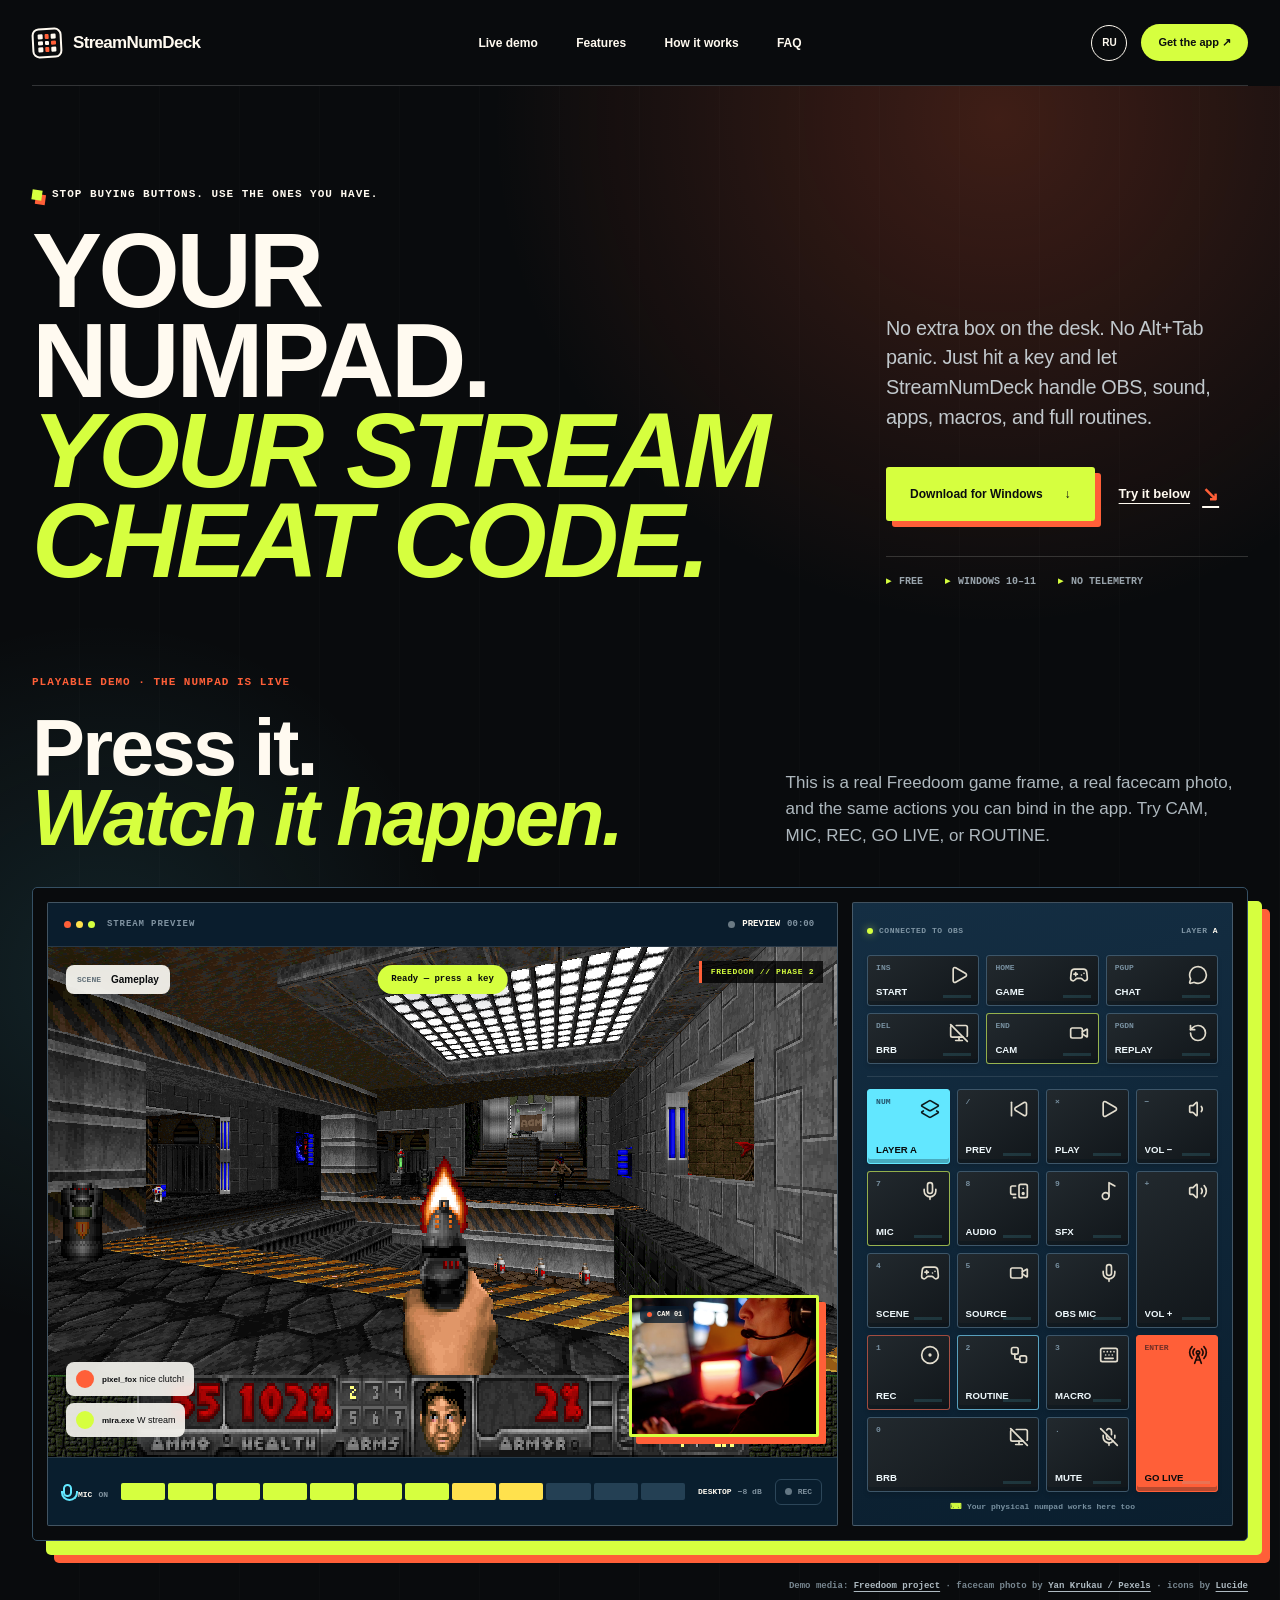
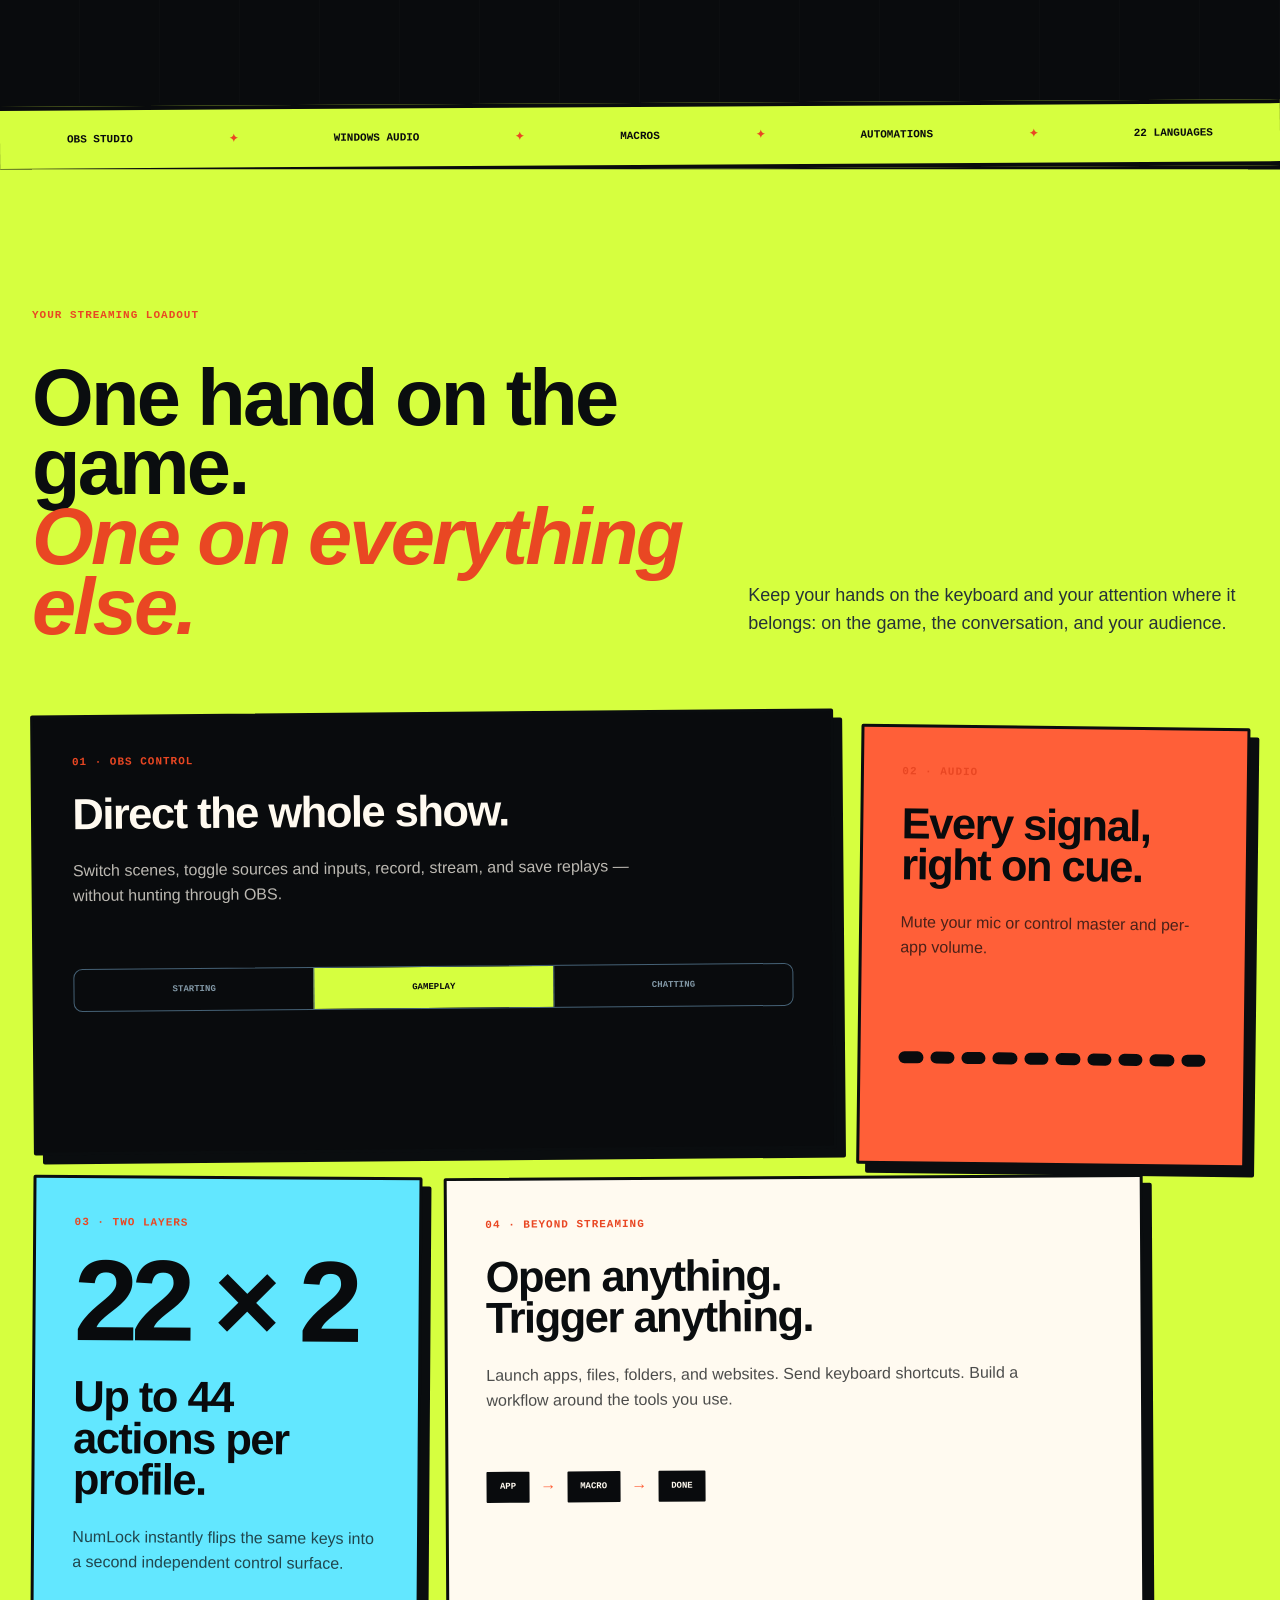
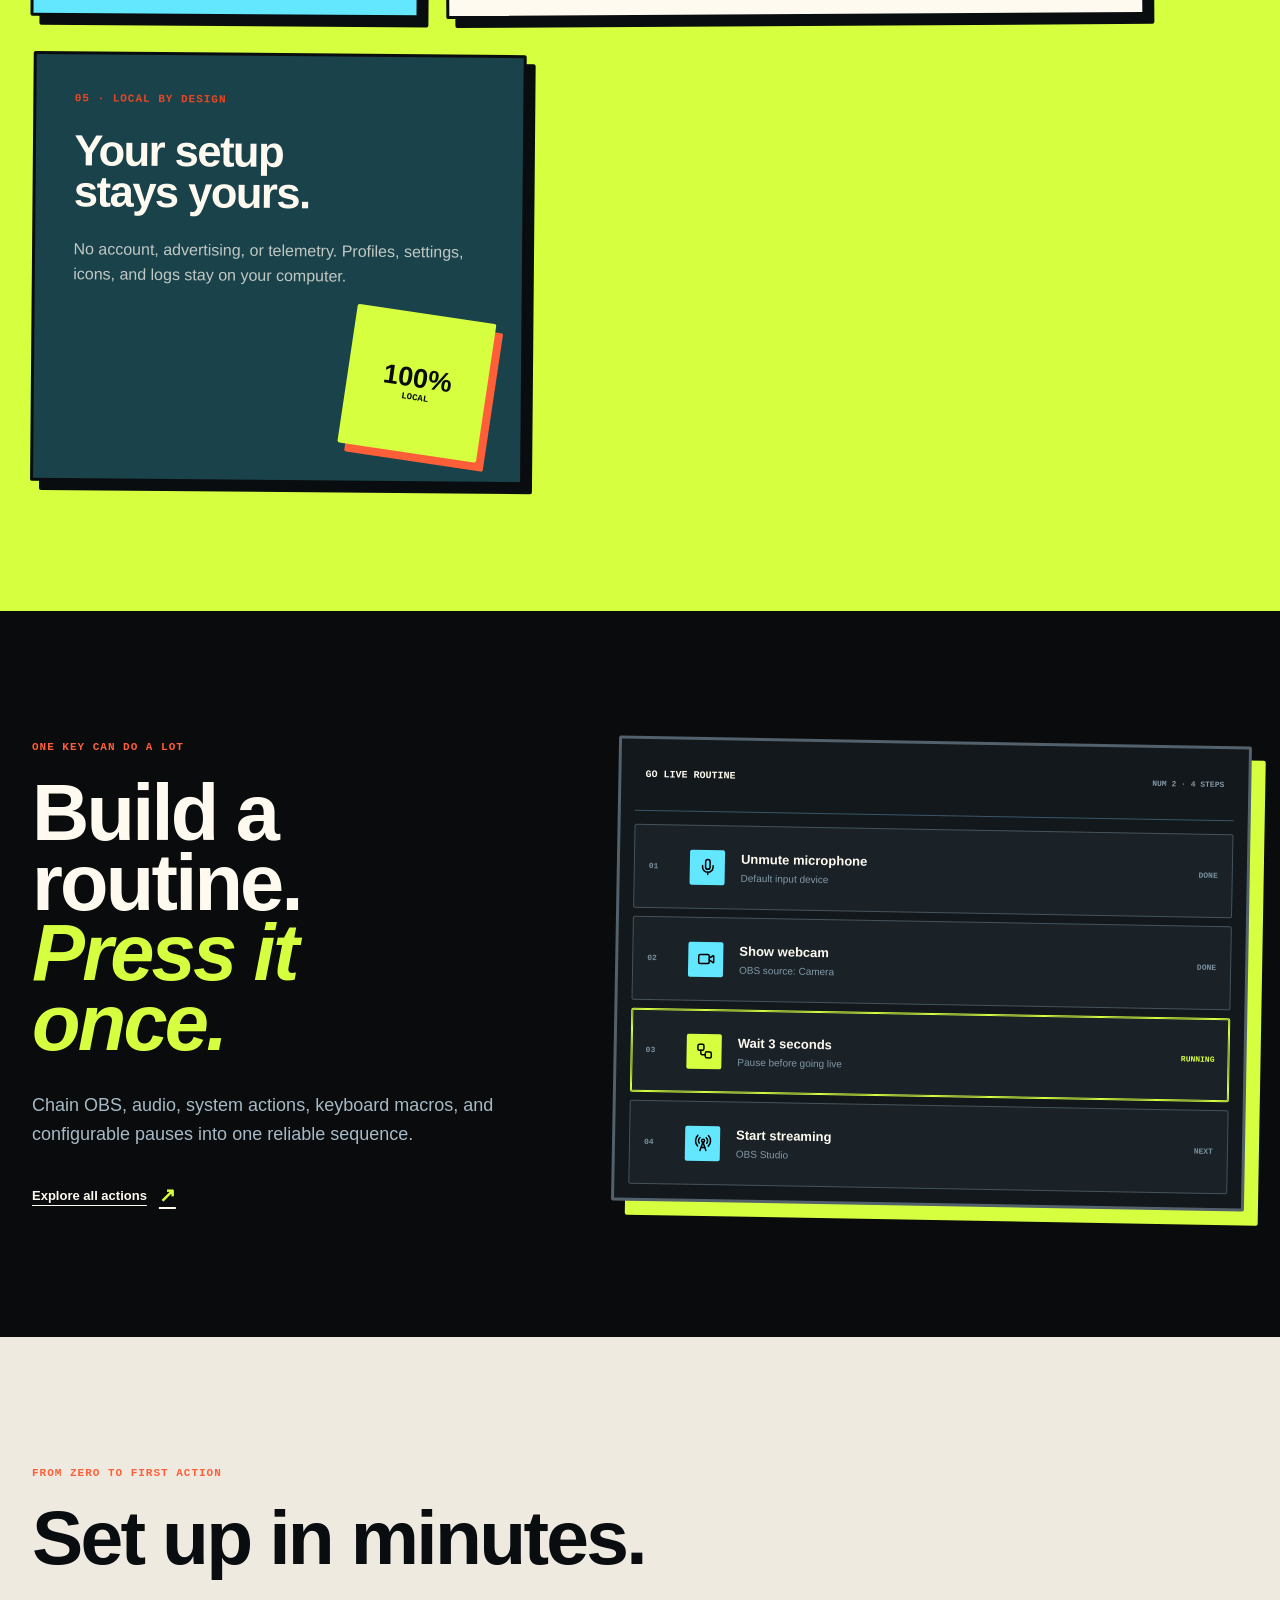
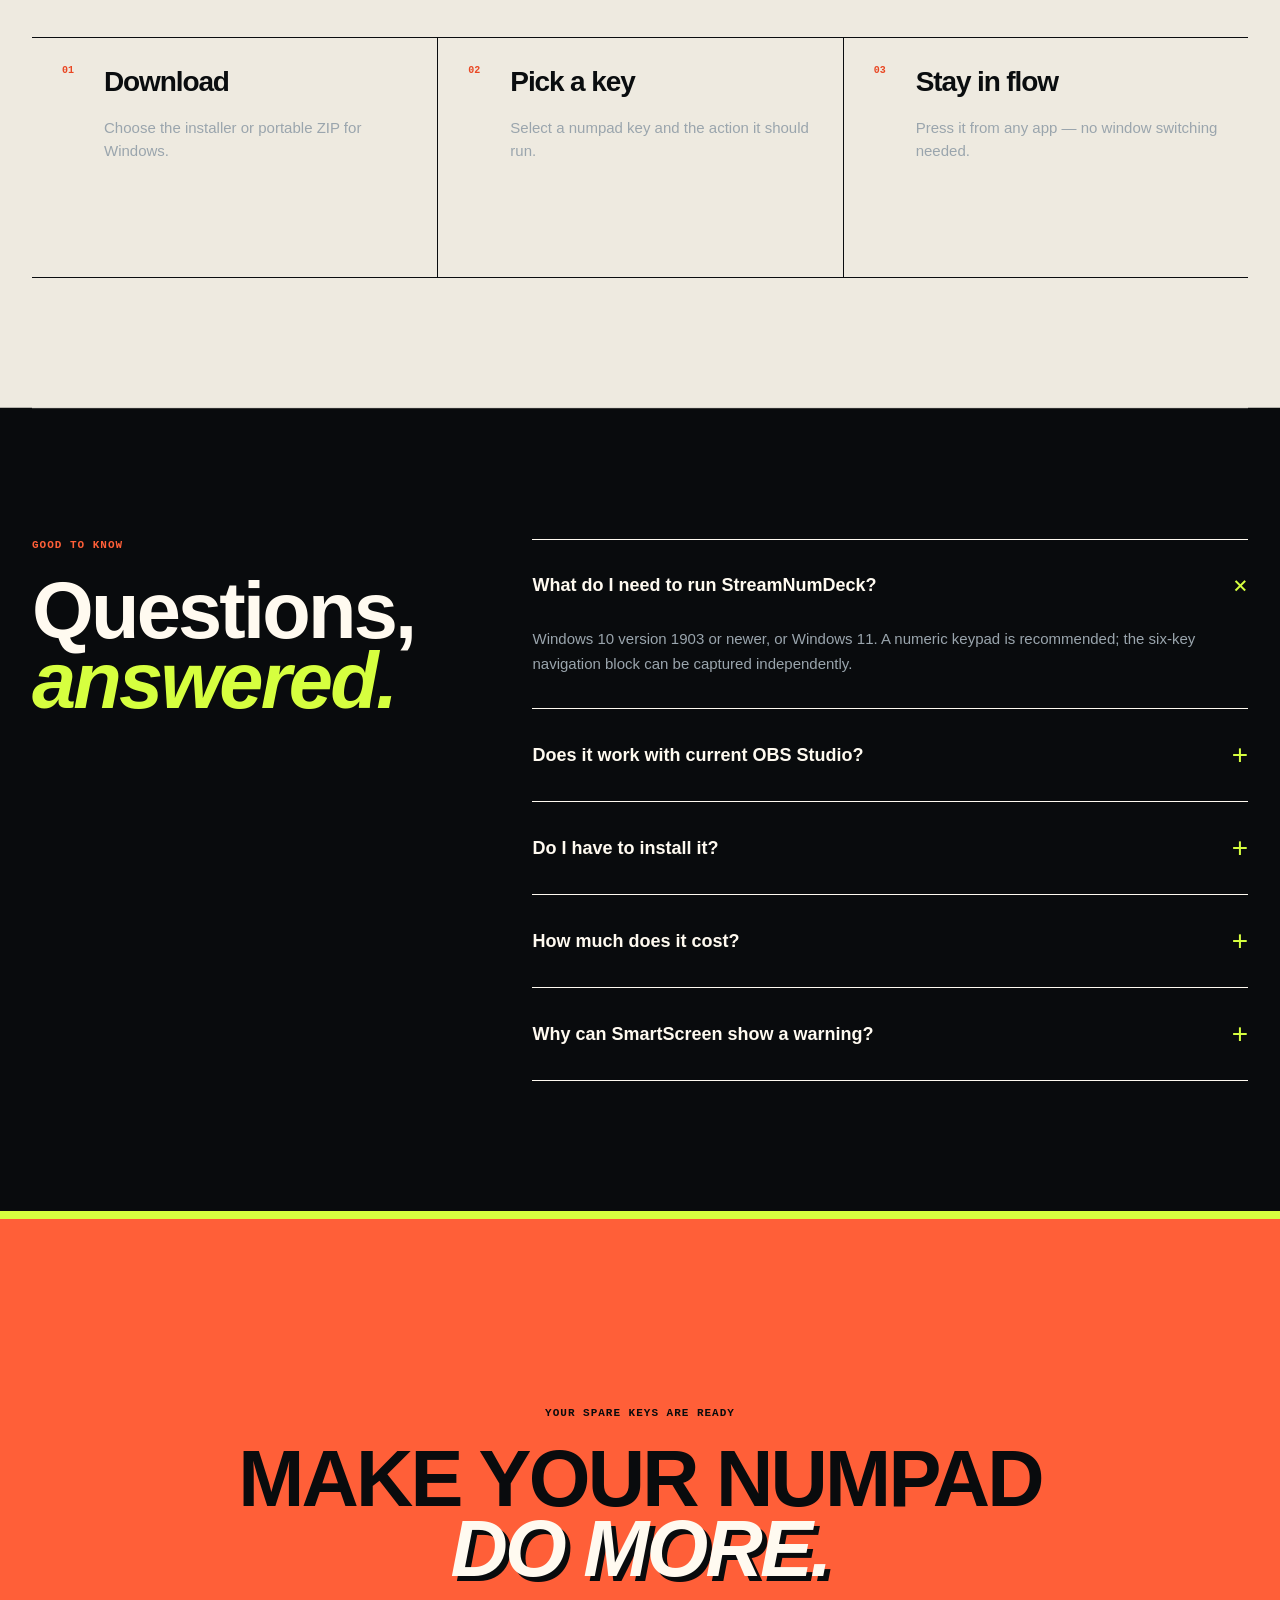
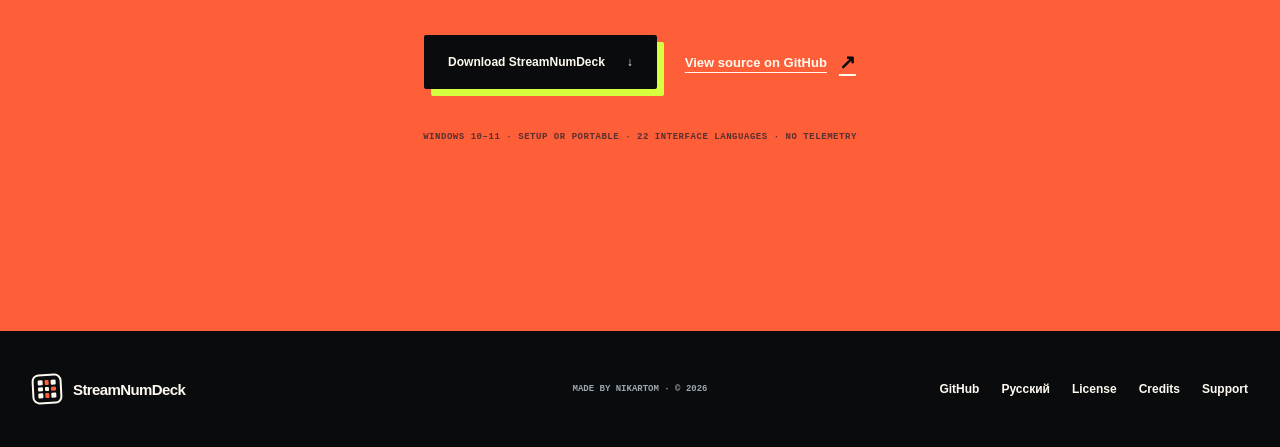
==== commit 143854af: "Add Yandex Metrika analytics" ====
--- a/index.html
+++ b/index.html
@@ -318,5 +318,21 @@
     <p>Made by nikartom · © 2026</p>
     <nav aria-label="Footer navigation"><a href="https://github.com/nikartom/StreamNumDeck">GitHub</a><a href="./ru/" lang="ru" hreflang="ru">Русский</a><a href="https://github.com/nikartom/StreamNumDeck/blob/main/LICENSE.md">License</a><a href="./THIRD_PARTY_NOTICES.md">Credits</a><a href="https://www.donationalerts.com/r/kventinburatino">Support</a></nav>
   </footer>
+  <!-- Yandex.Metrika counter -->
+  <script type="text/javascript">
+    (function(m,e,t,r,i,k,a){
+      m[i]=m[i]||function(){(m[i].a=m[i].a||[]).push(arguments)};
+      m[i].l=1*new Date();
+      for (var j = 0; j < document.scripts.length; j++) {if (document.scripts[j].src === r) { return; }}
+      k=e.createElement(t),a=e.getElementsByTagName(t)[0],k.async=1,k.src=r,a.parentNode.insertBefore(k,a)
+    })(window, document,'script','https://mc.yandex.ru/metrika/tag.js?id=110767475', 'ym');
+
+    ym(110767475, 'init', {ssr:true, webvisor:true, clickmap:true, ecommerce:"dataLayer", referrer: document.referrer, url: location.href, accurateTrackBounce:true, trackLinks:true});
+  </script>
+  <noscript><div><img src="https://mc.yandex.ru/watch/110767475" style="position:absolute; left:-9999px;" alt=""></div></noscript>
+  <!-- /Yandex.Metrika counter -->
+  <!-- Cloudflare Web Analytics -->
+  <script type="module" src="https://static.cloudflareinsights.com/beacon.min.js" data-cf-beacon='{"token":"001fa65926f6483e82a920f5ff4c1c75"}'></script>
+  <!-- End Cloudflare Web Analytics -->
 </body>
 </html>
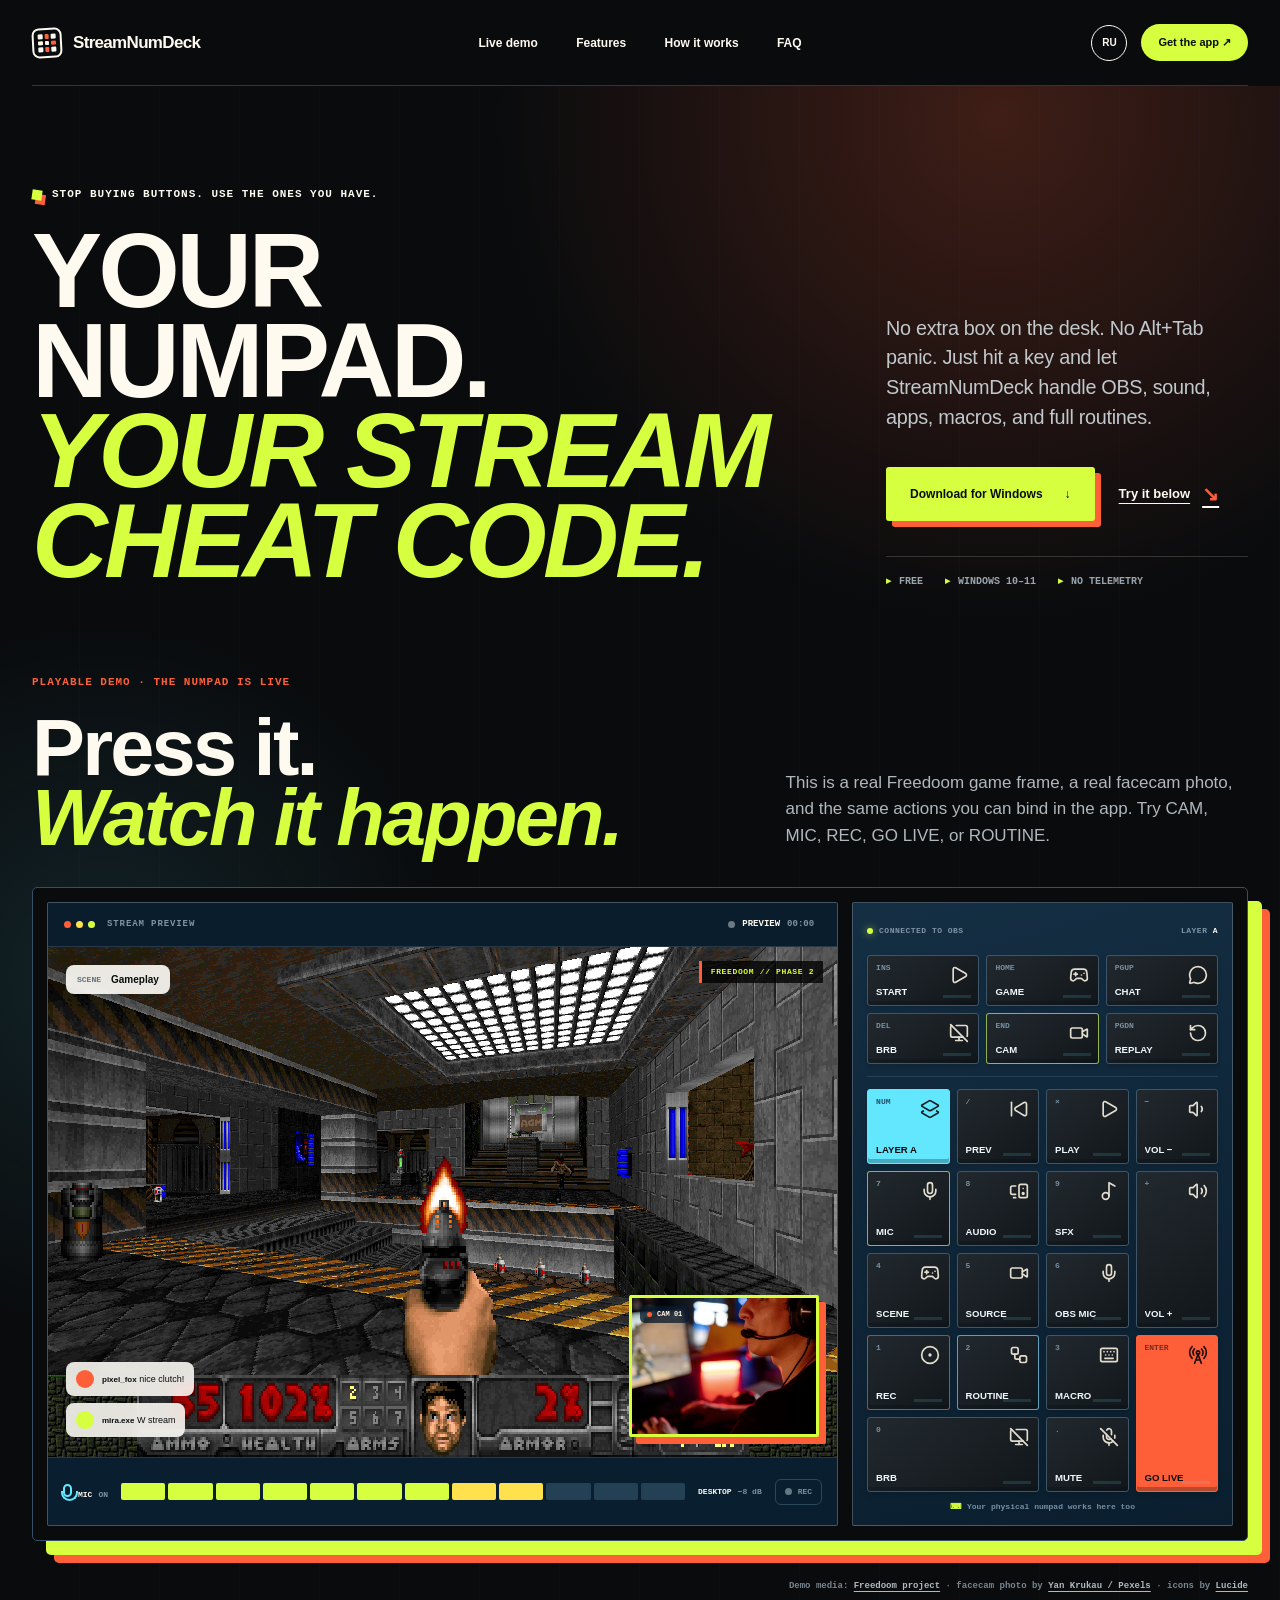
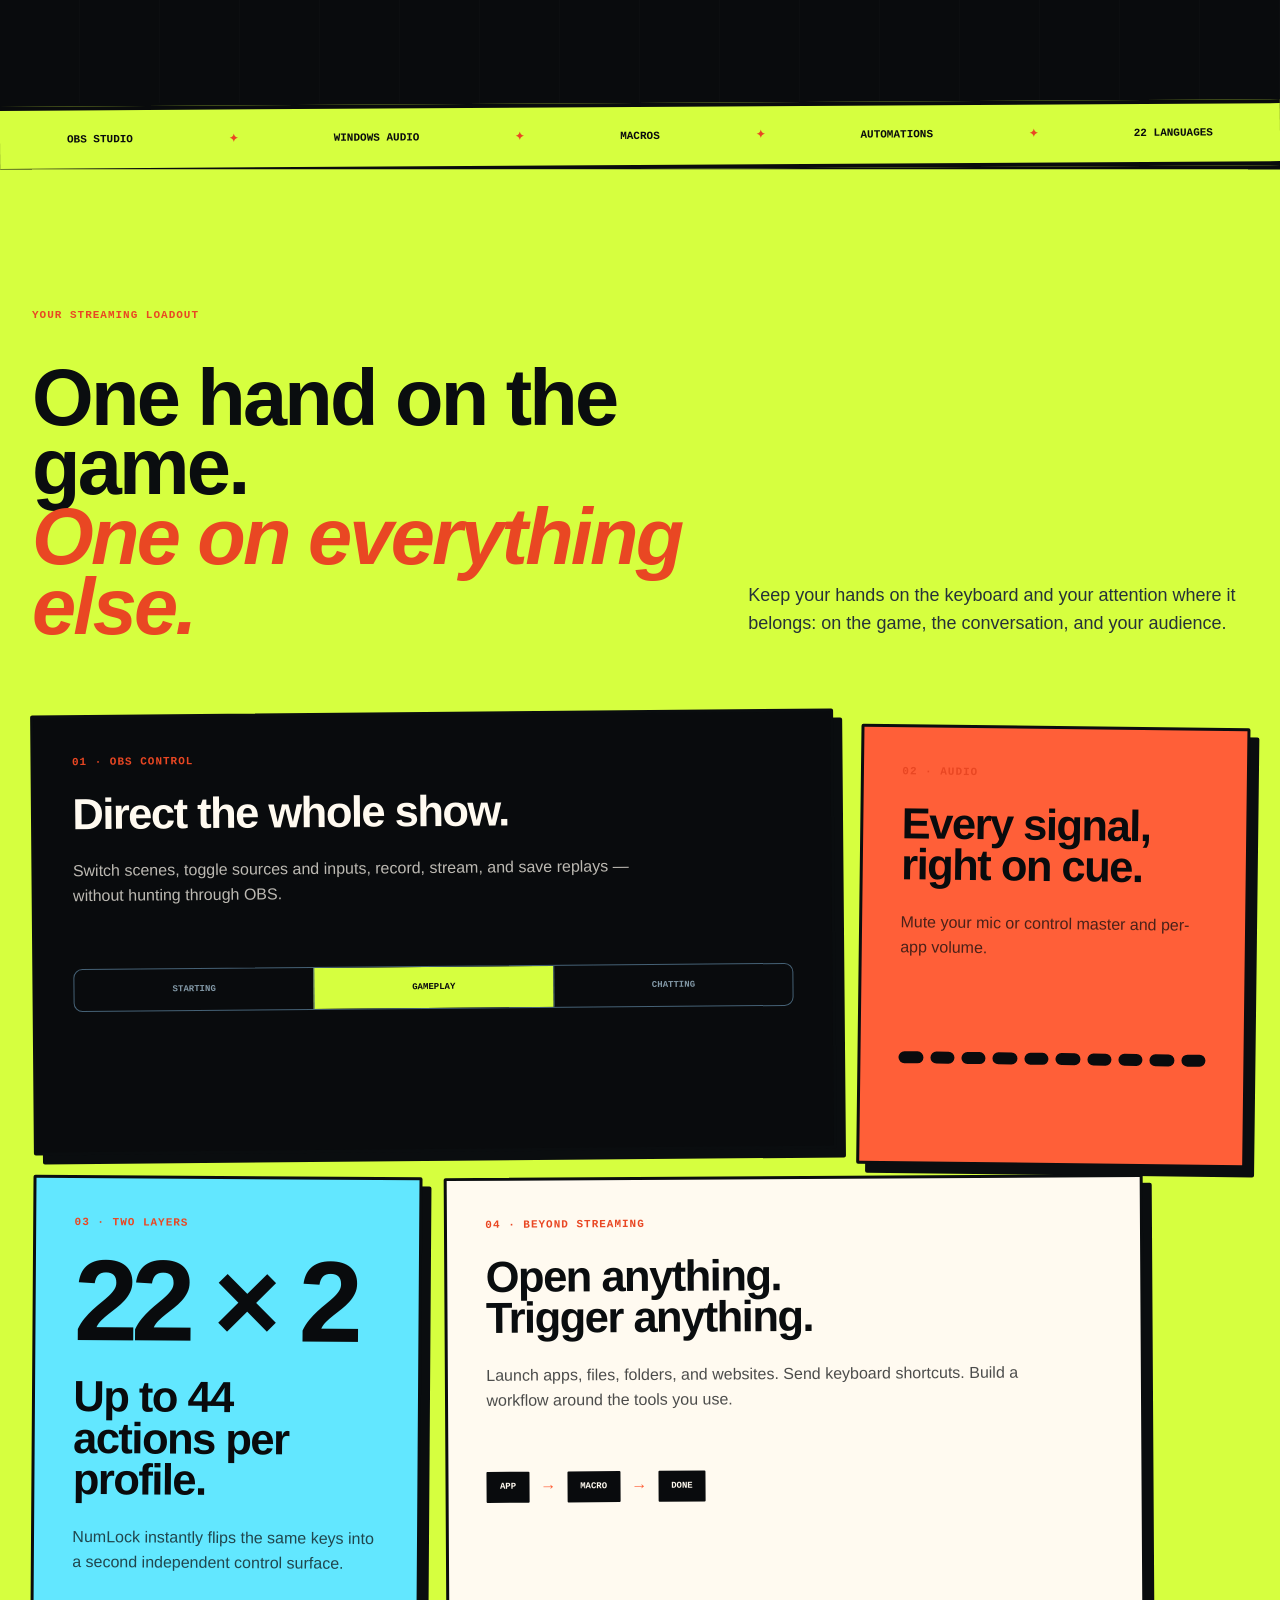
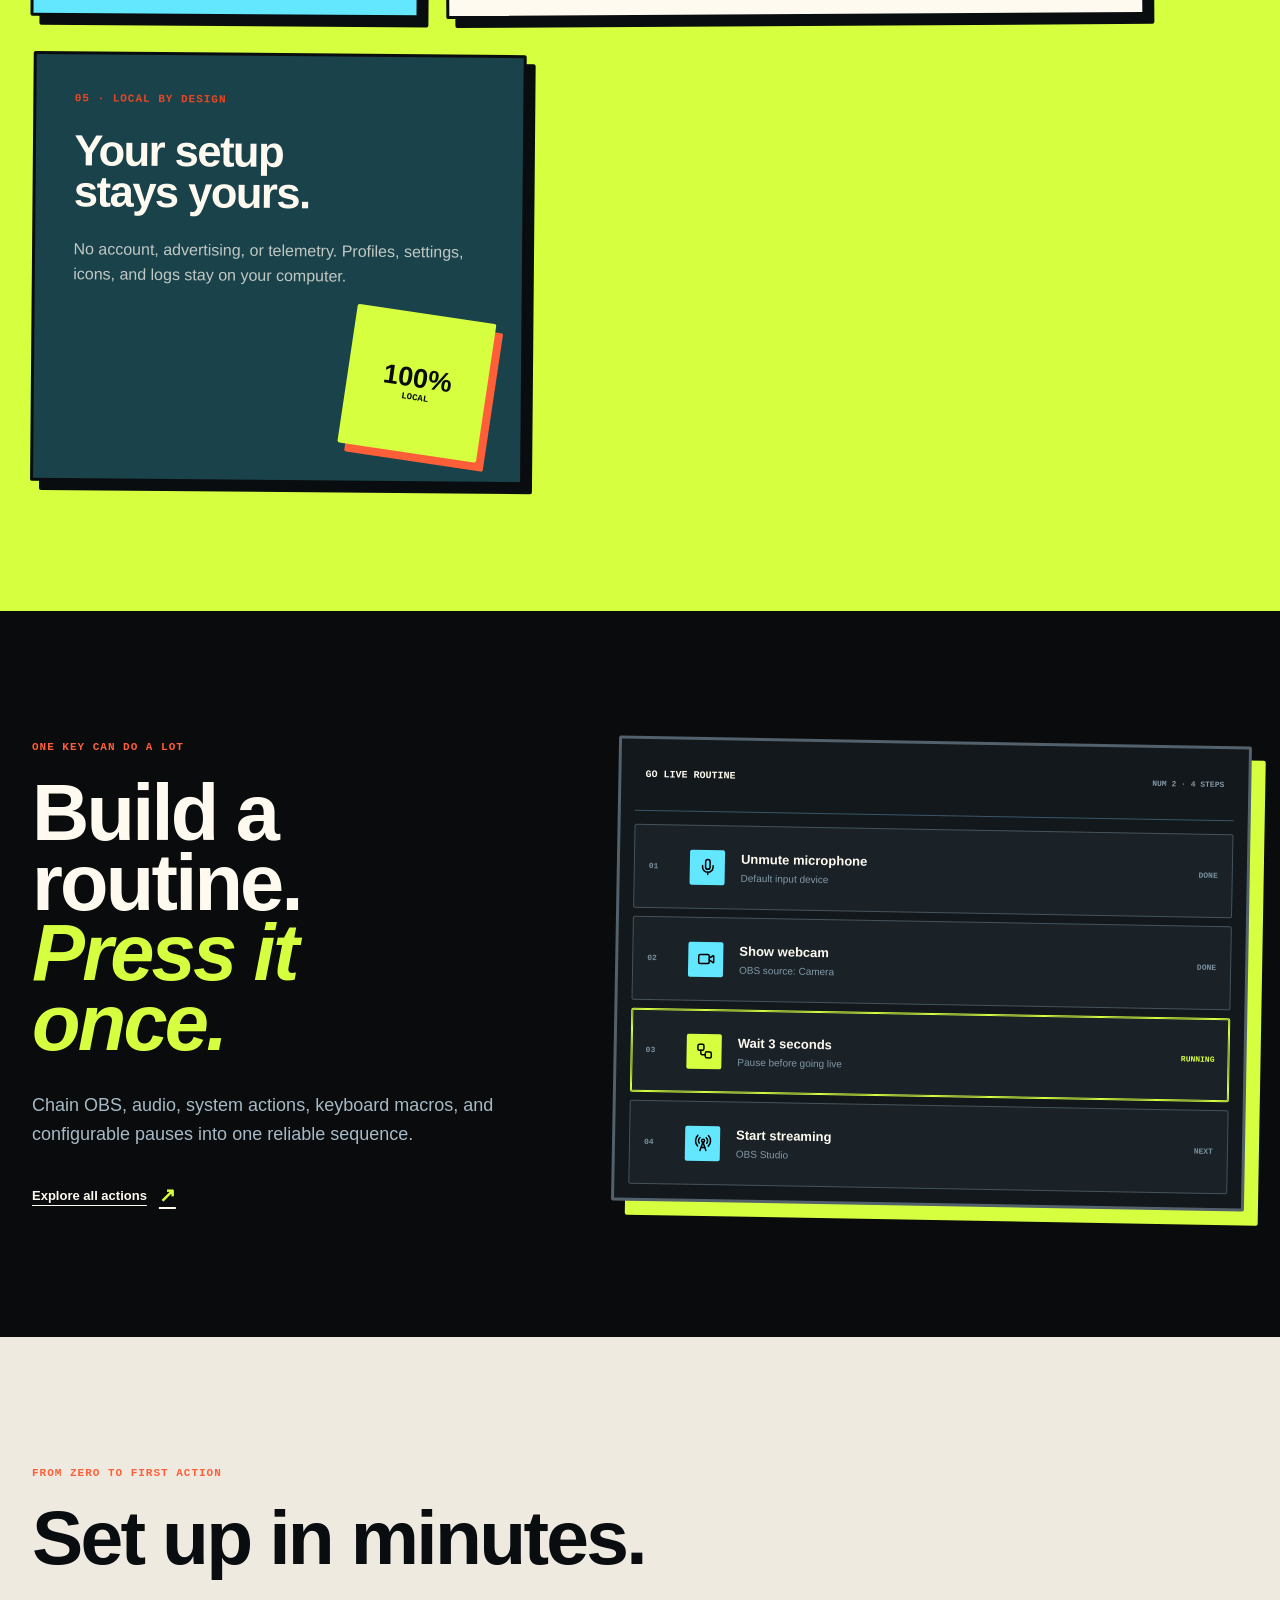
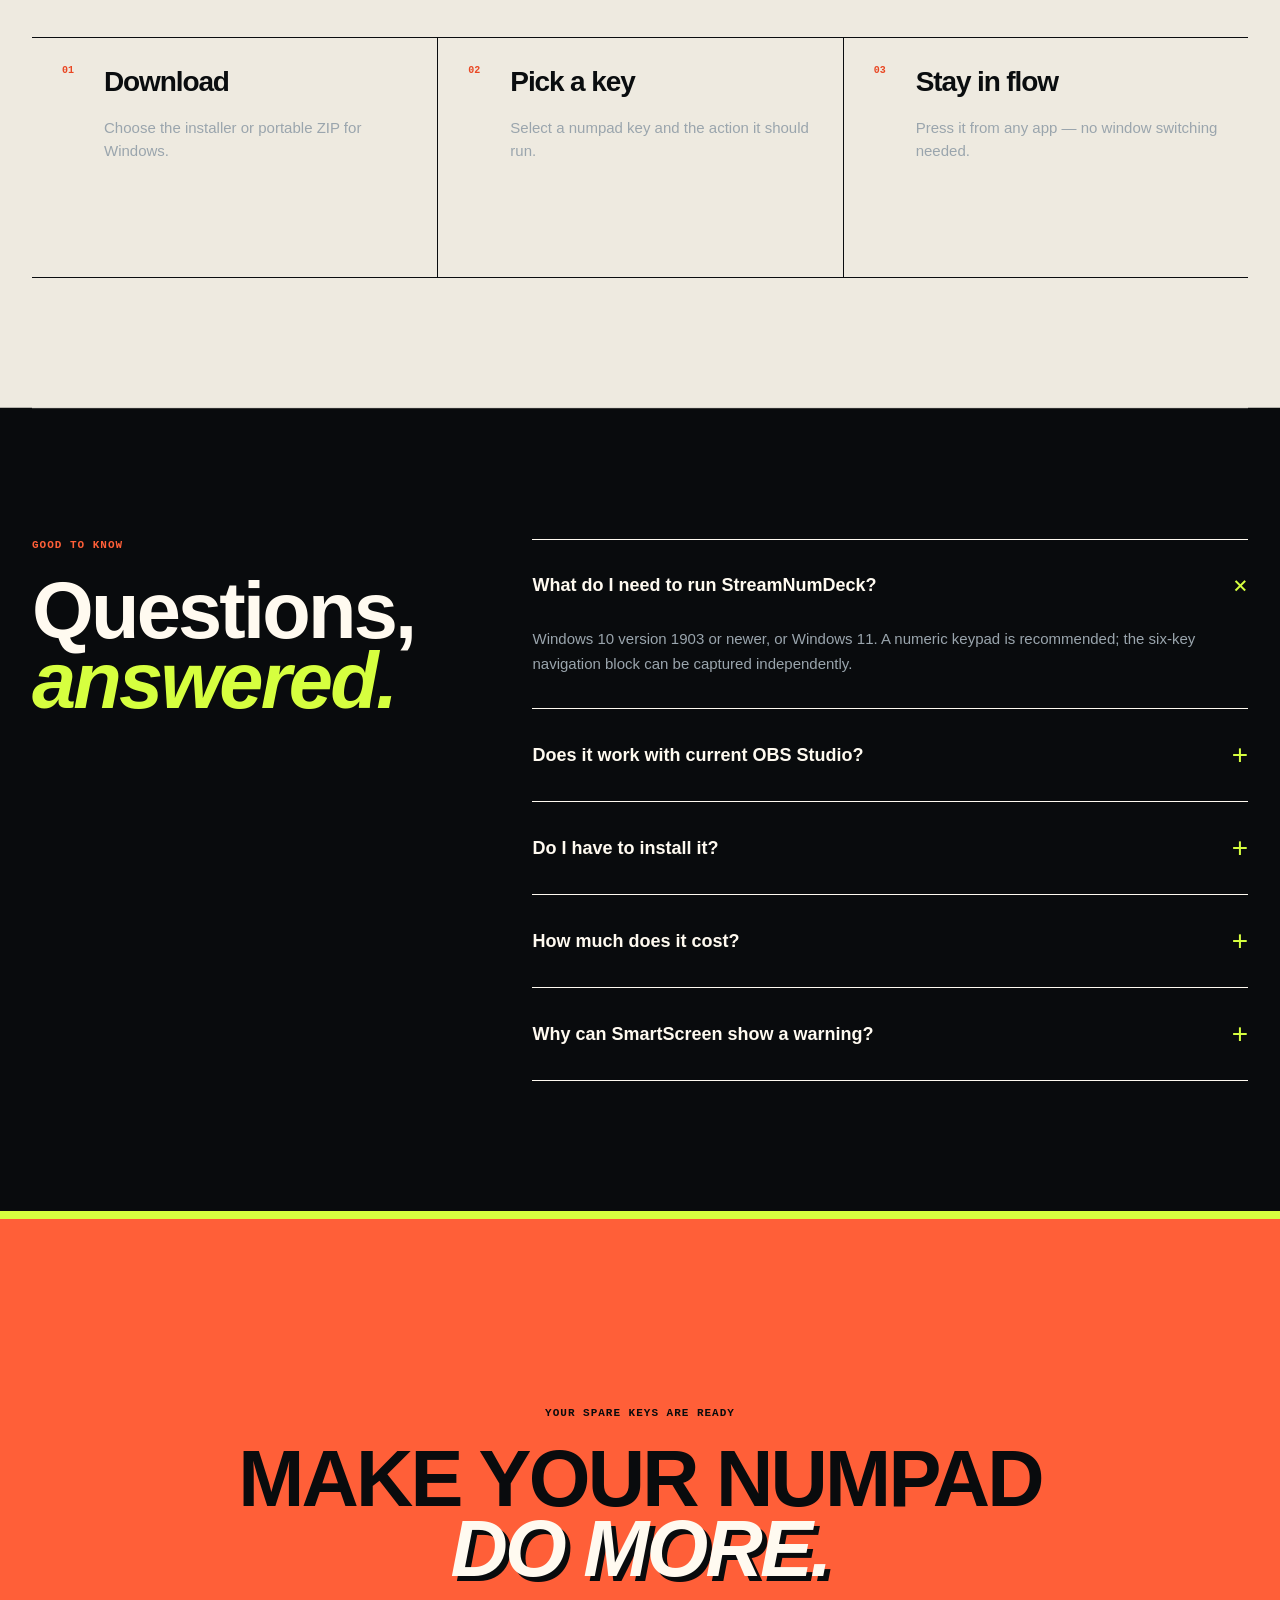
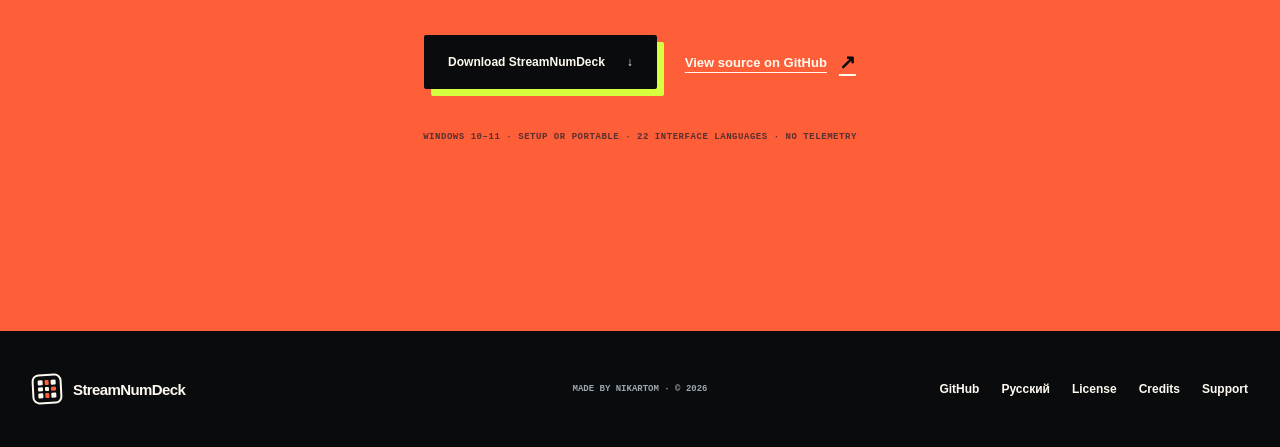
==== commit 0ba516c3: "Add language preference suggestion" ====
--- a/index.html
+++ b/index.html
@@ -102,10 +102,17 @@
       <a href="#faq">FAQ</a>
     </nav>
     <div class="header-tools">
-      <a class="language-link" href="./ru/" lang="ru" hreflang="ru" aria-label="Переключить на русский">RU</a>
+      <a class="language-link" href="./ru/" lang="ru" hreflang="ru" aria-label="Переключить на русский" data-language-select="ru">RU</a>
       <a class="header-download" href="https://github.com/nikartom/StreamNumDeck/releases/latest">Get the app <span aria-hidden="true">↗</span></a>
     </div>
   </header>
+
+  <aside class="language-suggestion" data-language-suggestion hidden aria-label="Предложение выбрать язык">
+    <span class="language-suggestion-badge" aria-hidden="true">RU</span>
+    <p><strong>Предпочитаете русский?</strong><span>Откройте русскую версию сайта.</span></p>
+    <a href="./ru/" lang="ru" hreflang="ru" data-language-select="ru">Открыть на русском <span aria-hidden="true">→</span></a>
+    <button type="button" data-language-dismiss aria-label="Закрыть предложение">×</button>
+  </aside>
 
   <main id="main">
     <section class="hero" id="top" aria-labelledby="hero-title">
@@ -316,7 +323,7 @@
   <footer>
     <a class="brand brand-footer" href="#top"><span class="brand-mark" aria-hidden="true"><i></i><i></i><i></i><i></i><i></i><i></i><i></i><i></i><i></i></span><span>StreamNumDeck</span></a>
     <p>Made by nikartom · © 2026</p>
-    <nav aria-label="Footer navigation"><a href="https://github.com/nikartom/StreamNumDeck">GitHub</a><a href="./ru/" lang="ru" hreflang="ru">Русский</a><a href="https://github.com/nikartom/StreamNumDeck/blob/main/LICENSE.md">License</a><a href="./THIRD_PARTY_NOTICES.md">Credits</a><a href="https://www.donationalerts.com/r/kventinburatino">Support</a></nav>
+    <nav aria-label="Footer navigation"><a href="https://github.com/nikartom/StreamNumDeck">GitHub</a><a href="./ru/" lang="ru" hreflang="ru" data-language-select="ru">Русский</a><a href="https://github.com/nikartom/StreamNumDeck/blob/main/LICENSE.md">License</a><a href="./THIRD_PARTY_NOTICES.md">Credits</a><a href="https://www.donationalerts.com/r/kventinburatino">Support</a></nav>
   </footer>
   <!-- Yandex.Metrika counter -->
   <script type="text/javascript">
--- a/styles.css
+++ b/styles.css
@@ -127,6 +127,65 @@
   text-decoration: none;
 }
 .header-download:hover { color: var(--white); background: var(--coral); }
+
+.language-suggestion {
+  position: fixed;
+  right: clamp(16px, 3vw, 44px);
+  bottom: 28px;
+  z-index: 900;
+  width: min(570px, calc(100% - 32px));
+  padding: 11px;
+  display: grid;
+  grid-template-columns: 48px minmax(150px, 1fr) auto 34px;
+  align-items: center;
+  gap: 12px;
+  color: var(--ink);
+  background: var(--lime);
+  border: 2px solid var(--ink);
+  border-radius: 2px;
+  box-shadow: 8px 8px 0 var(--coral);
+  opacity: 0;
+  transform: translateY(18px);
+  transition: opacity 180ms ease, transform 180ms ease;
+}
+.language-suggestion[hidden] { display: none; }
+.language-suggestion.is-visible { opacity: 1; transform: none; }
+.language-suggestion-badge {
+  width: 48px;
+  height: 48px;
+  display: grid;
+  place-items: center;
+  color: var(--lime);
+  background: var(--ink);
+  font-size: 13px;
+  font-weight: 950;
+  transform: rotate(-2deg);
+}
+.language-suggestion p { margin: 0; display: grid; gap: 3px; }
+.language-suggestion p strong { font-size: 14px; font-weight: 950; text-transform: uppercase; }
+.language-suggestion p span { color: #293136; font-size: 12px; }
+.language-suggestion > a {
+  padding: 12px 14px;
+  color: var(--white);
+  background: var(--ink);
+  font-size: 11px;
+  font-weight: 900;
+  text-decoration: none;
+  white-space: nowrap;
+}
+.language-suggestion > a:hover, .language-suggestion > a:focus-visible { color: var(--ink); background: var(--coral); }
+.language-suggestion button {
+  width: 34px;
+  height: 34px;
+  padding: 0;
+  color: var(--ink);
+  background: transparent;
+  border: 0;
+  font-size: 24px;
+  line-height: 1;
+  cursor: pointer;
+}
+.language-suggestion button:hover, .language-suggestion button:focus-visible { color: var(--coral-dark); }
 
 .hero {
   padding: clamp(68px, 8vw, 118px) 0 0;
@@ -421,6 +480,11 @@
   :root { --page: calc(100% - 24px); --radius: 20px; }
   html { scroll-padding-top: 72px; }
   .site-header { gap: 10px; }.brand { font-size: 14px; }.brand-mark { width: 27px; height: 27px; }.header-tools { gap: 8px; }.language-link { min-width: 32px; height: 32px; }.header-download { padding: 10px 13px; font-size: 9px; }
+  .language-suggestion { right: 12px; bottom: 16px; width: calc(100% - 24px); grid-template-columns: 42px 1fr 32px; gap: 9px; box-shadow: 5px 5px 0 var(--coral); }
+  .language-suggestion-badge { width: 42px; height: 42px; }
+  .language-suggestion p strong { font-size: 12px; }.language-suggestion p span { font-size: 10px; }
+  .language-suggestion > a { grid-column: 1 / -1; grid-row: 2; padding: 11px 13px; text-align: center; }
+  .language-suggestion button { grid-column: 3; grid-row: 1; }
   .hero { padding-top: 46px; }.eyebrow { font-size: 9px; }.hero h1 { font-size: clamp(54px, 17vw, 82px); }.hero-side > p { font-size: 18px; }.hero-actions { align-items: flex-start; flex-direction: column; gap: 18px; }.button { width: 100%; }.hero-facts { gap: 13px 18px; }
   .demo-wrap { width: 100%; padding: 80px 8px 70px; }.demo-heading { width: calc(100% - 16px); margin-right: auto; margin-left: auto; }.demo-heading h2, .section-header h2, .how h2, .faq h2, .final-cta h2 { font-size: clamp(48px, 14vw, 70px); }.demo-heading > p { font-size: 15px; }
   .control-rig { padding: 7px; gap: 7px; border-radius: 3px; box-shadow: 8px 8px 0 var(--lime), 13px 13px 0 var(--coral); }.broadcast, .deck-console { border-radius: 1px; }.broadcast { min-height: 450px; grid-template-rows: 40px minmax(340px, 1fr) 64px; }.studio-label { display: none; }.camera-card { width: 132px; height: 104px; right: 10px; bottom: 12px; }.scene-chip { top: 10px; left: 10px; }.chat-stack { left: 10px; bottom: 12px; }.chat-stack p { max-width: 160px; font-size: 8px; }.chat-stack p:nth-child(2) { display: none; }.mixer-bar { padding: 0 9px; gap: 8px; }.level-meter { min-width: 40px; }.level-meter i:nth-child(even) { display: none; }.control-pill b { font-size: 7px; }.record-pill { padding: 7px 6px; }
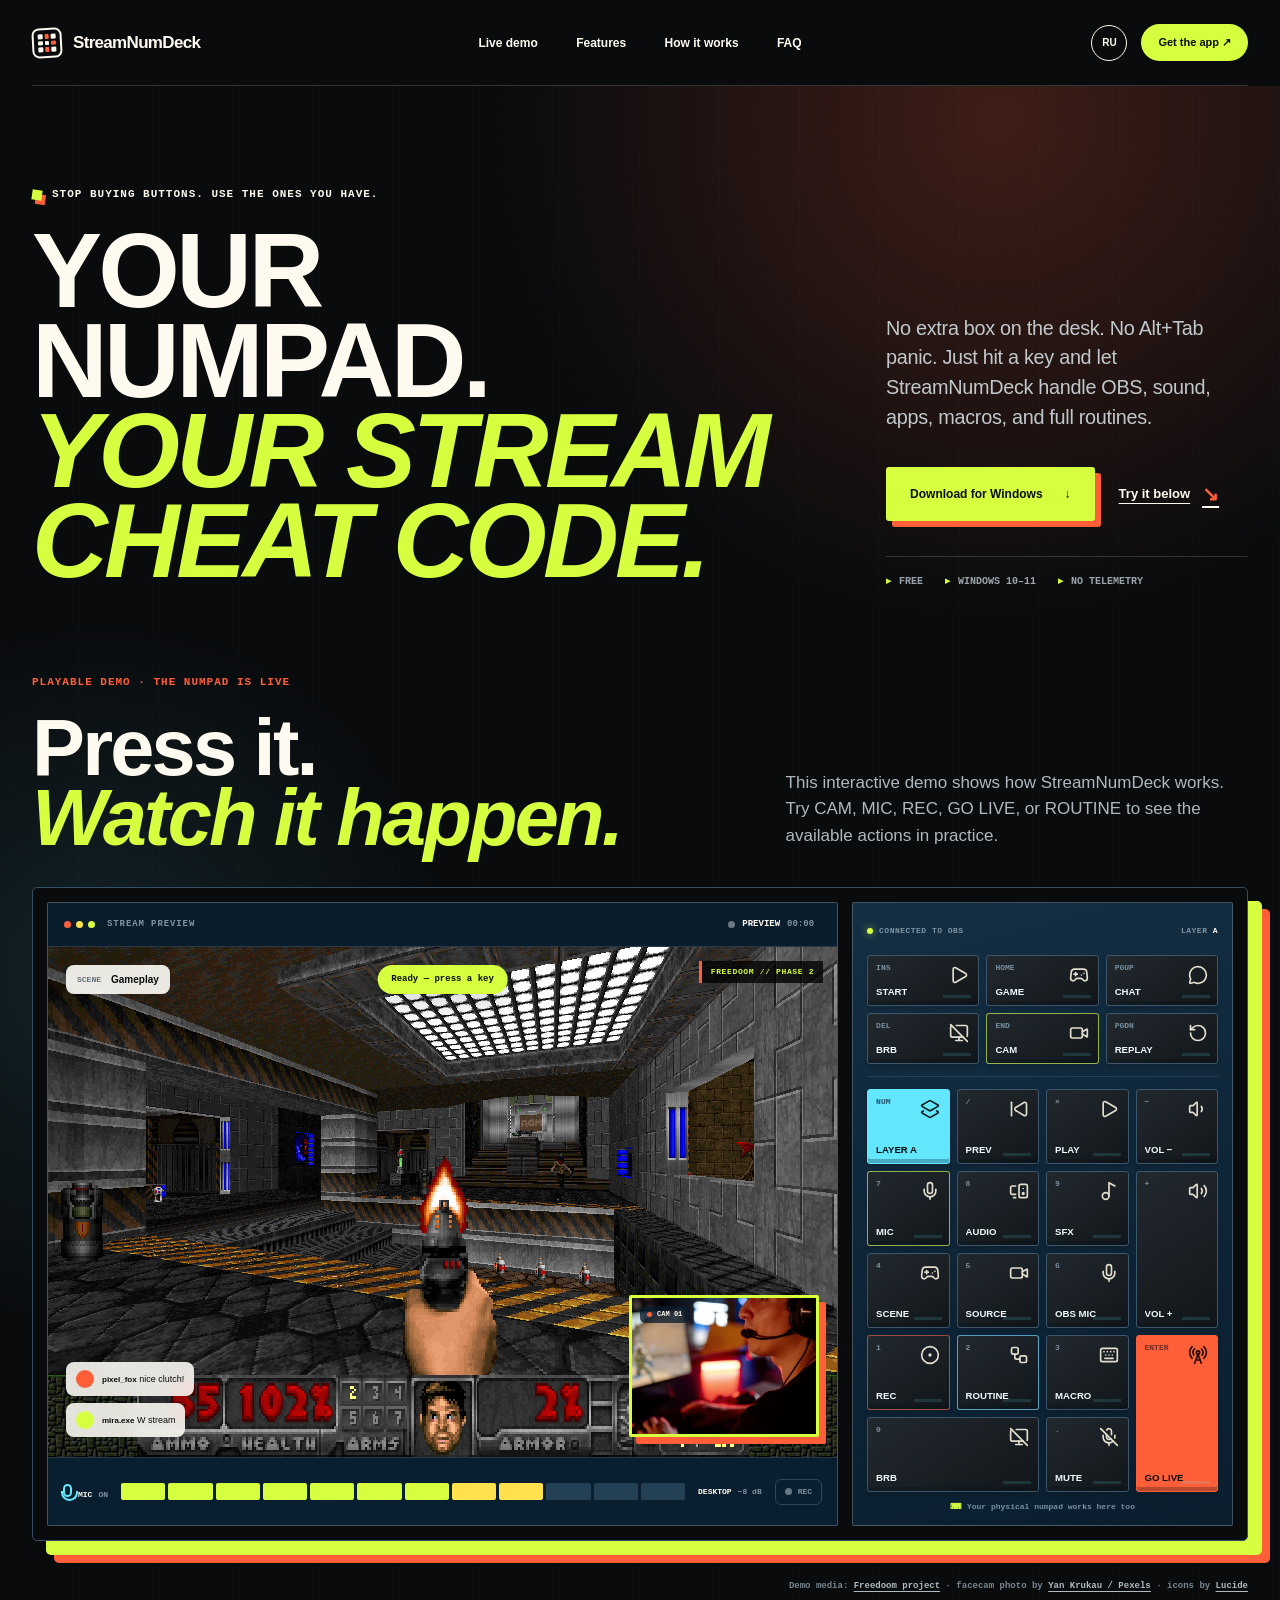
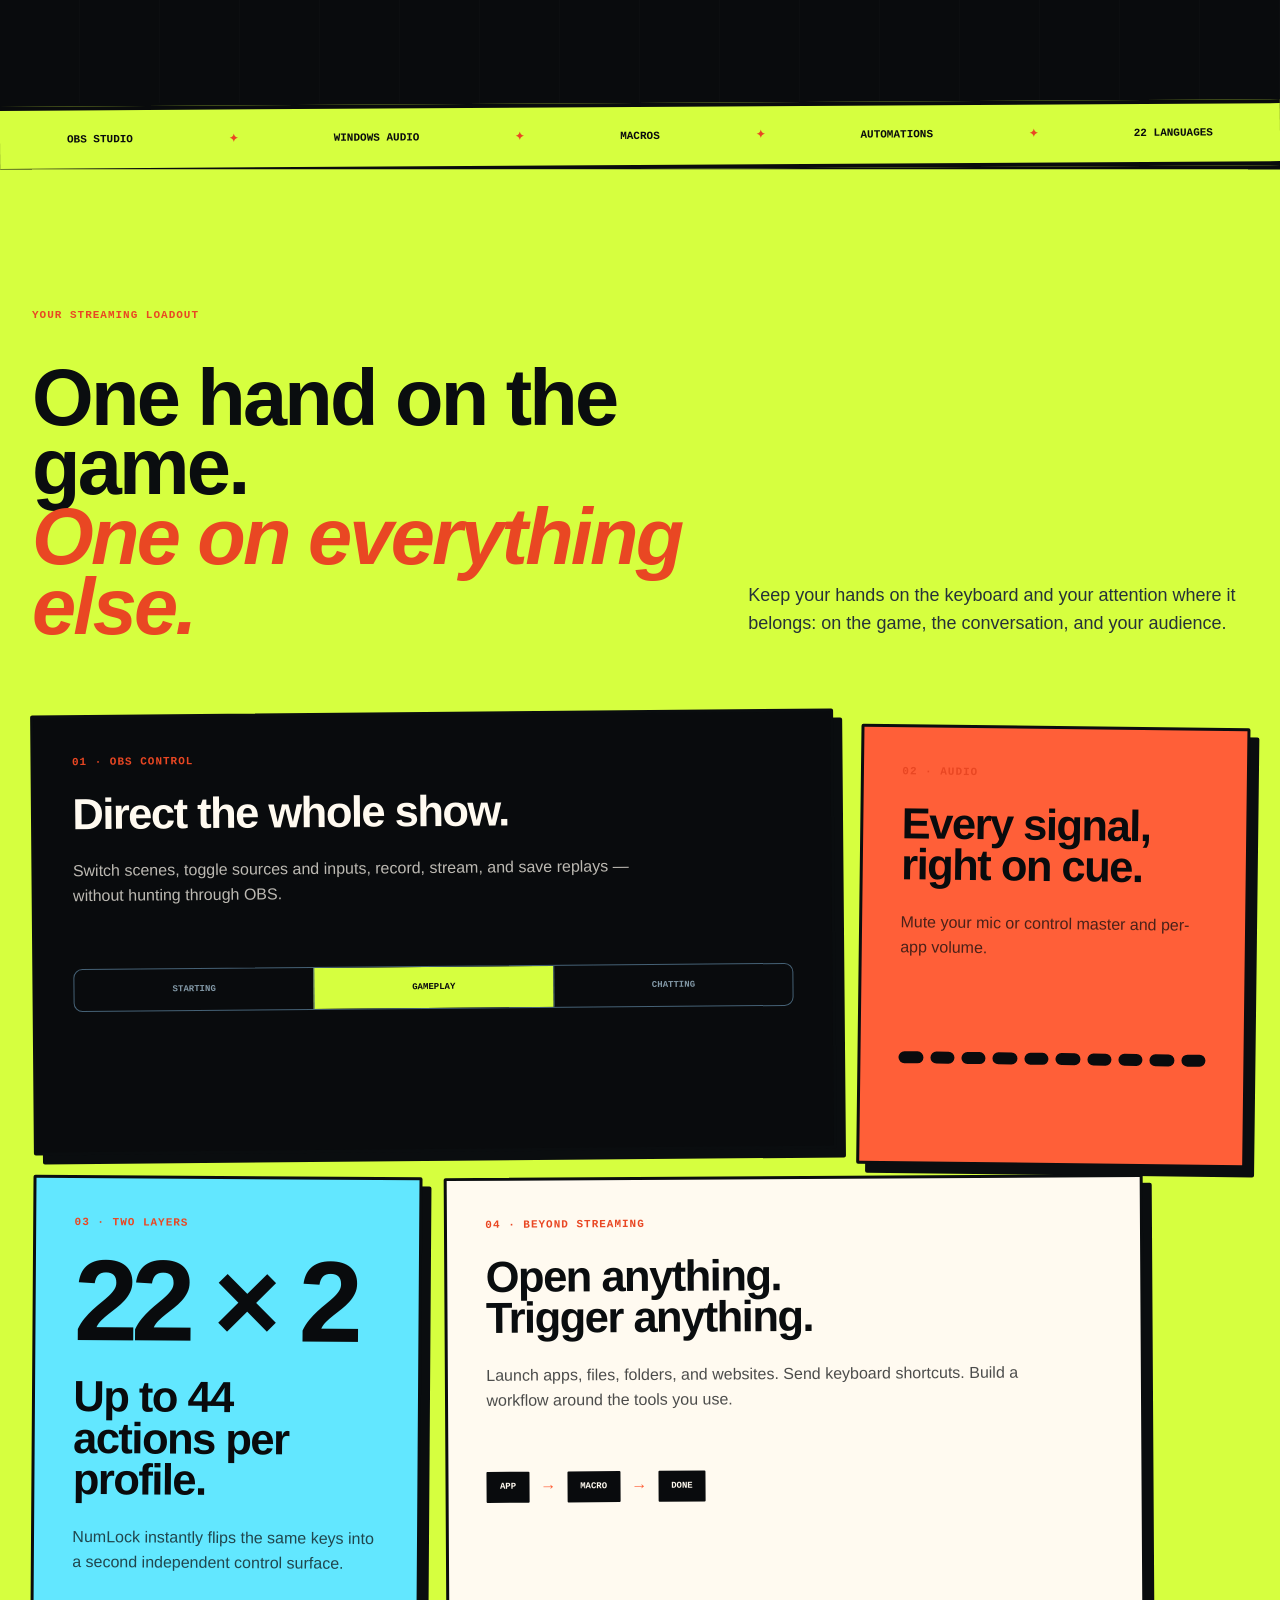
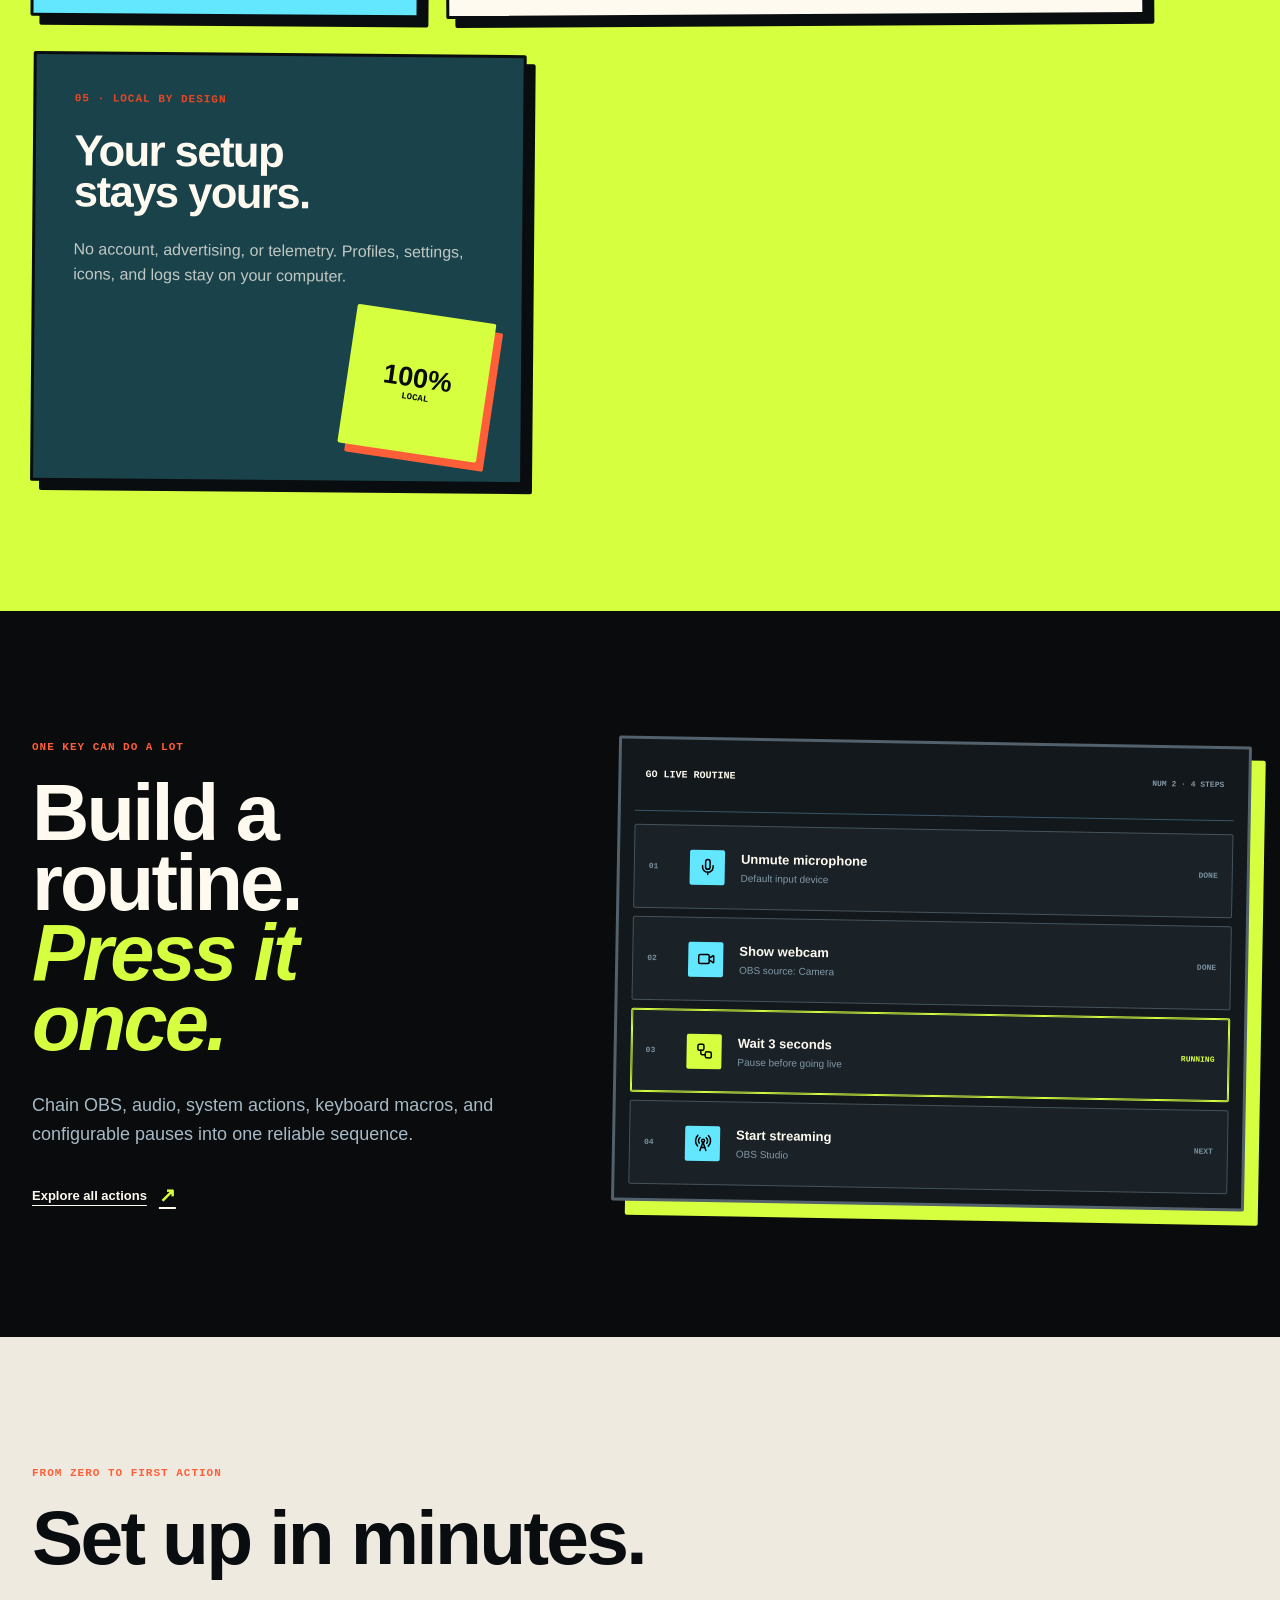
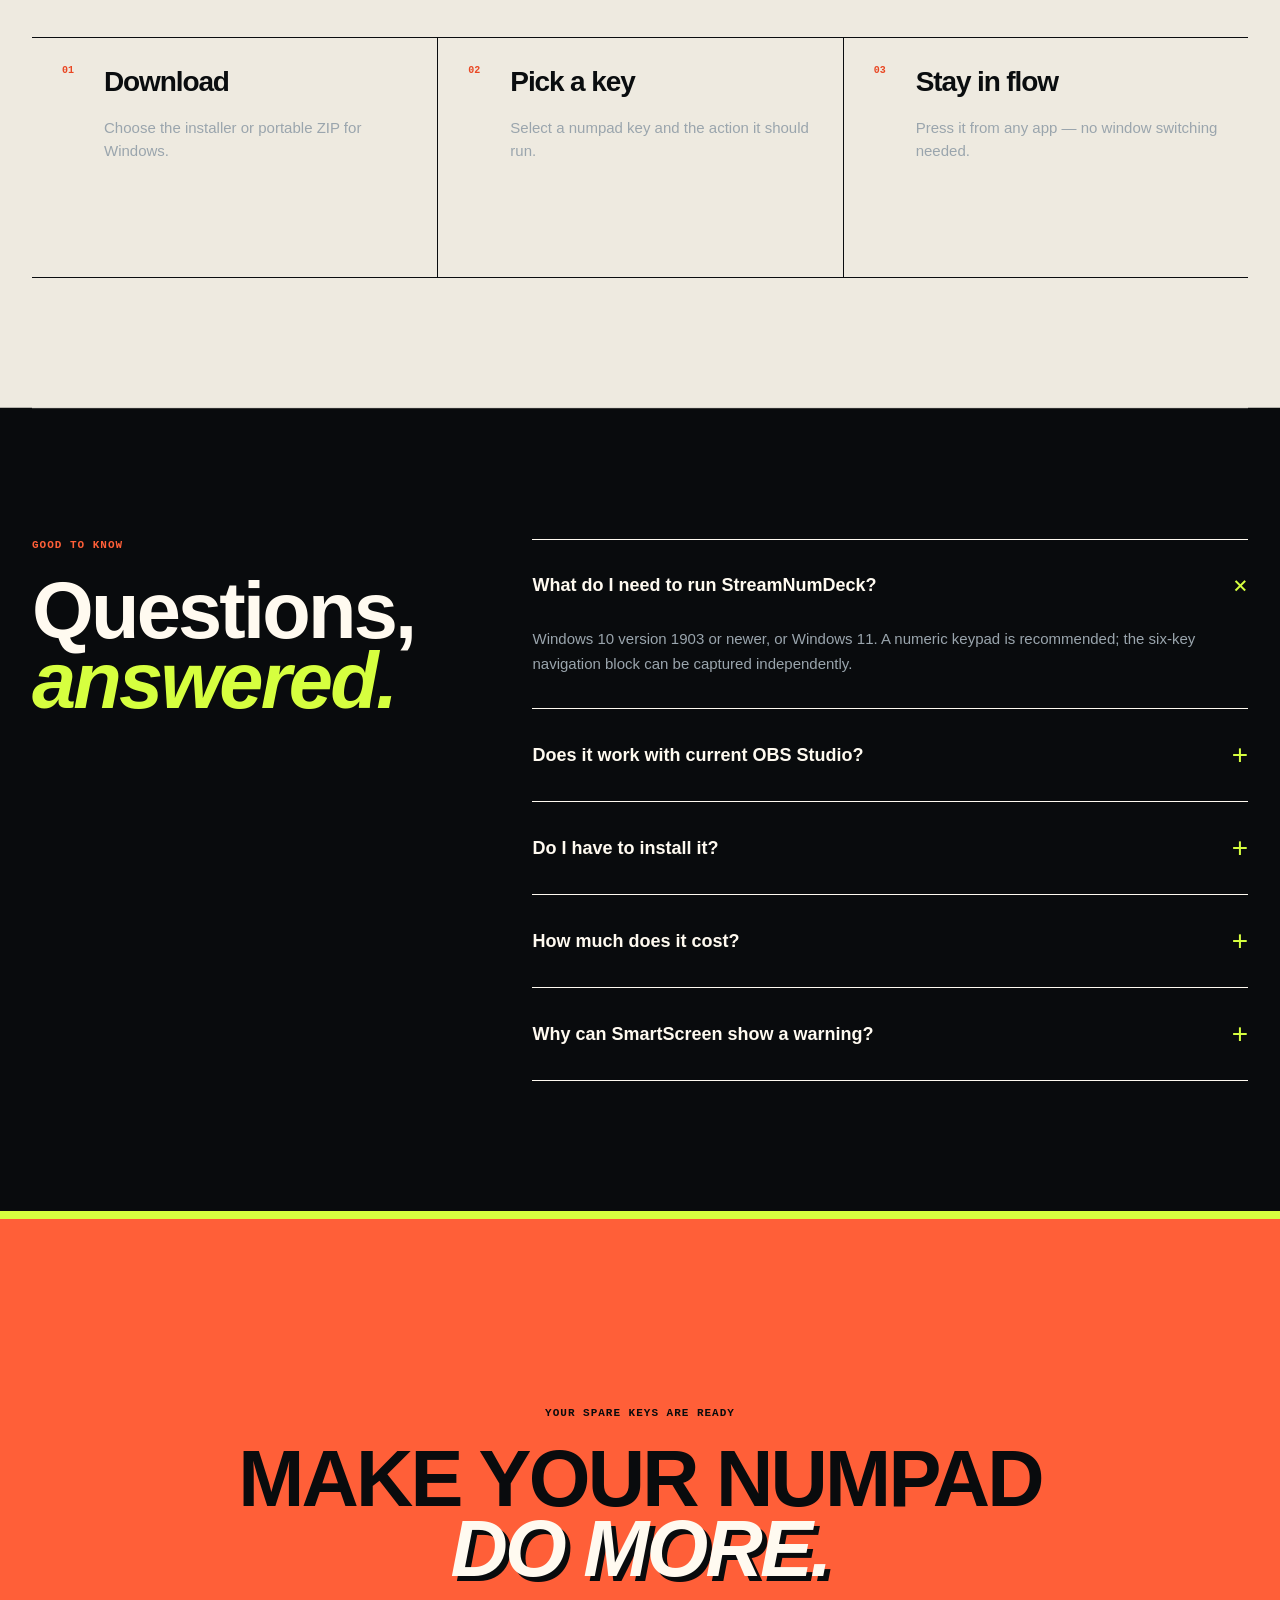
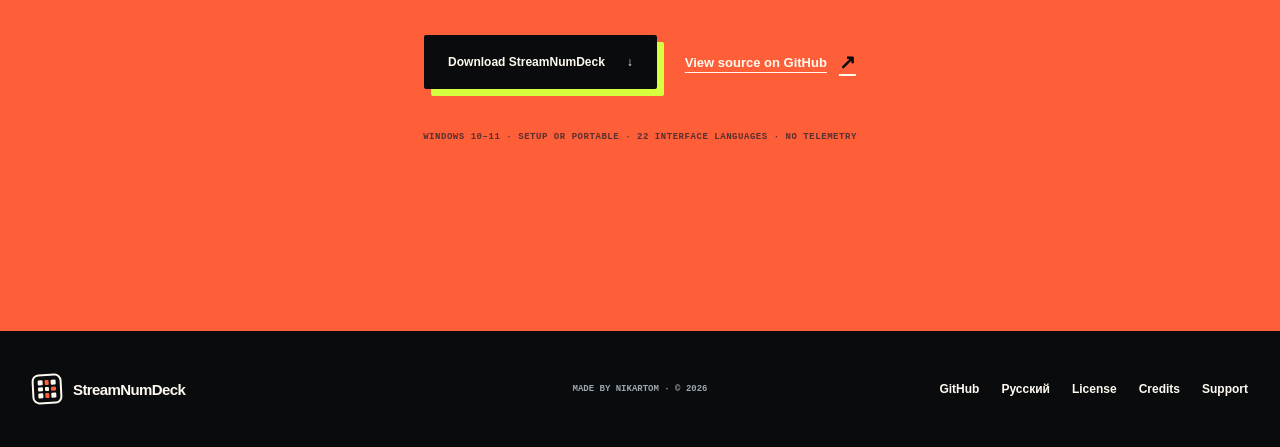
==== commit 34c8b2c2: "Clarify interactive demo description" ====
--- a/index.html
+++ b/index.html
@@ -139,7 +139,7 @@
             <p class="section-kicker">Playable demo · the numpad is live</p>
             <h2>Press it.<br><em>Watch it happen.</em></h2>
           </div>
-          <p id="demo-help">This is a real Freedoom game frame, a real facecam photo, and the same actions you can bind in the app. Try CAM, MIC, REC, GO LIVE, or ROUTINE.</p>
+          <p id="demo-help">This interactive demo shows how StreamNumDeck works. Try CAM, MIC, REC, GO LIVE, or ROUTINE to see the available actions in practice.</p>
         </div>
 
         <div class="control-rig">
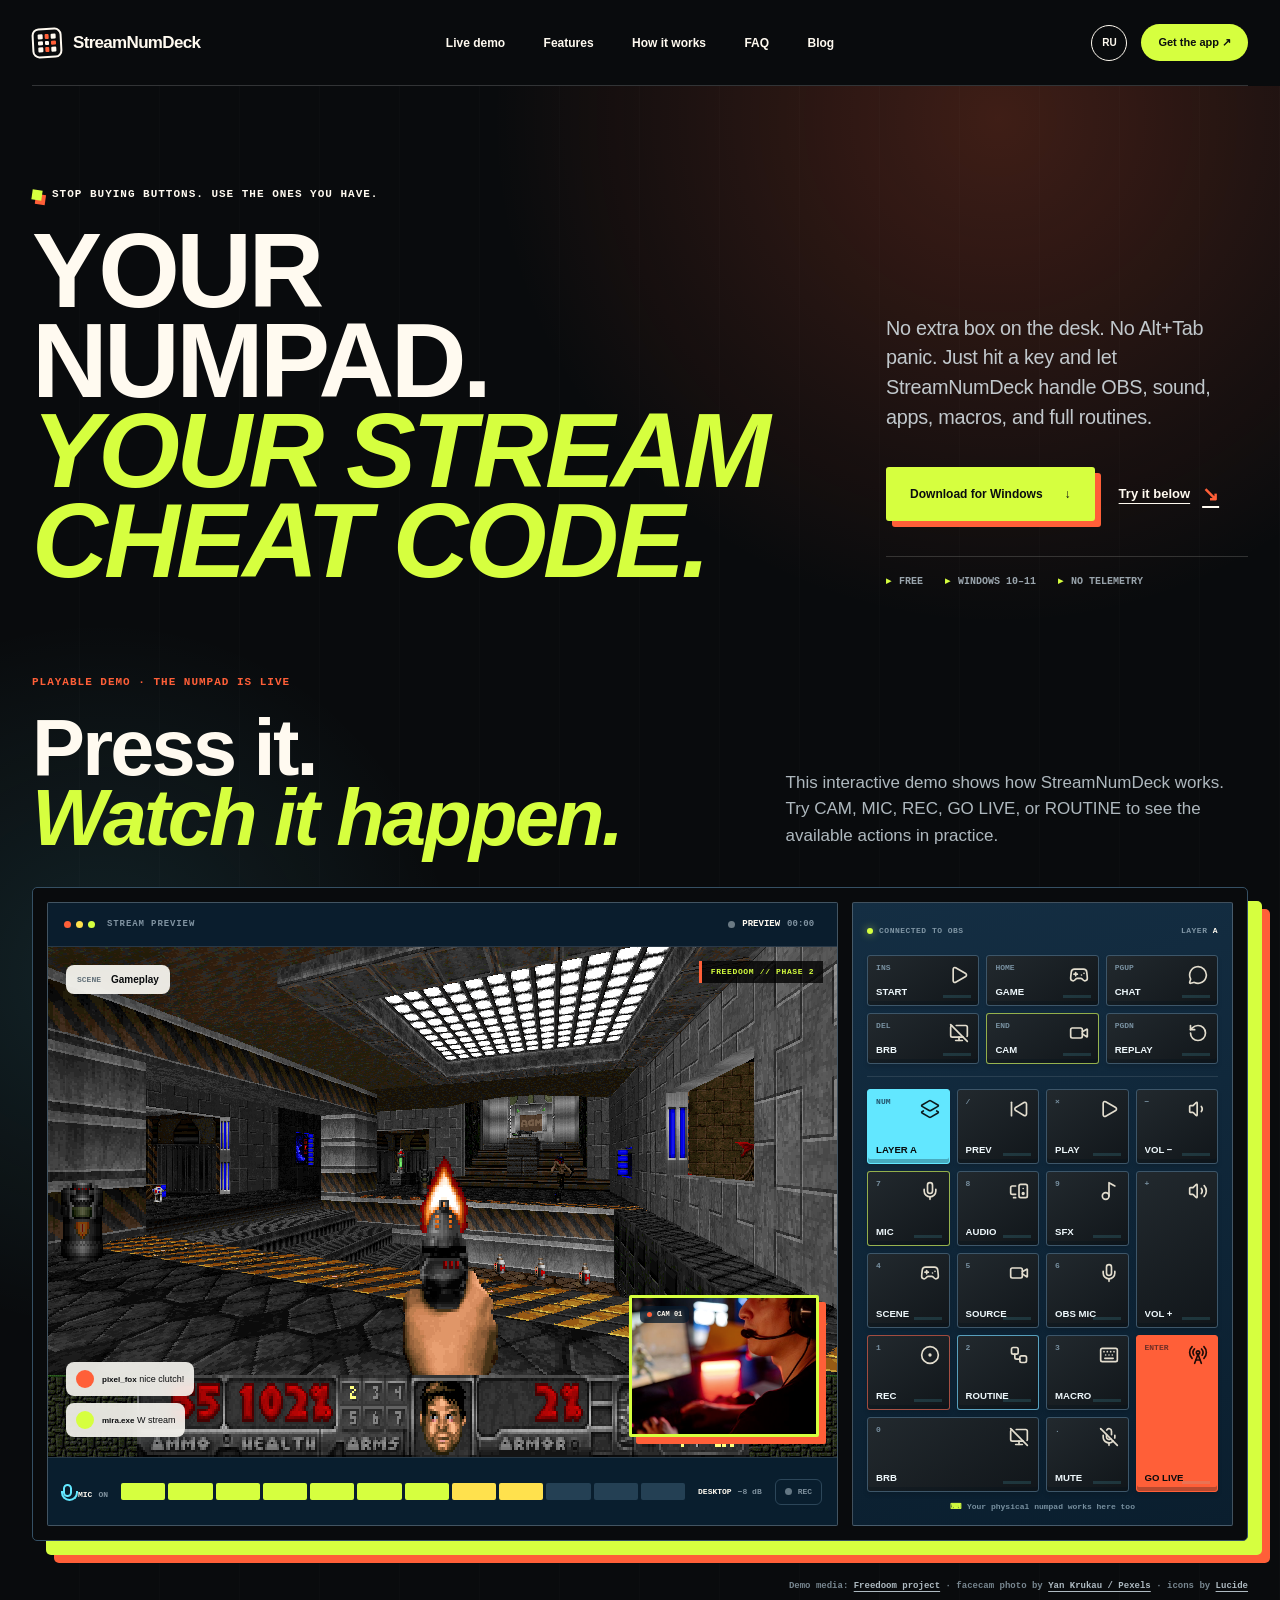
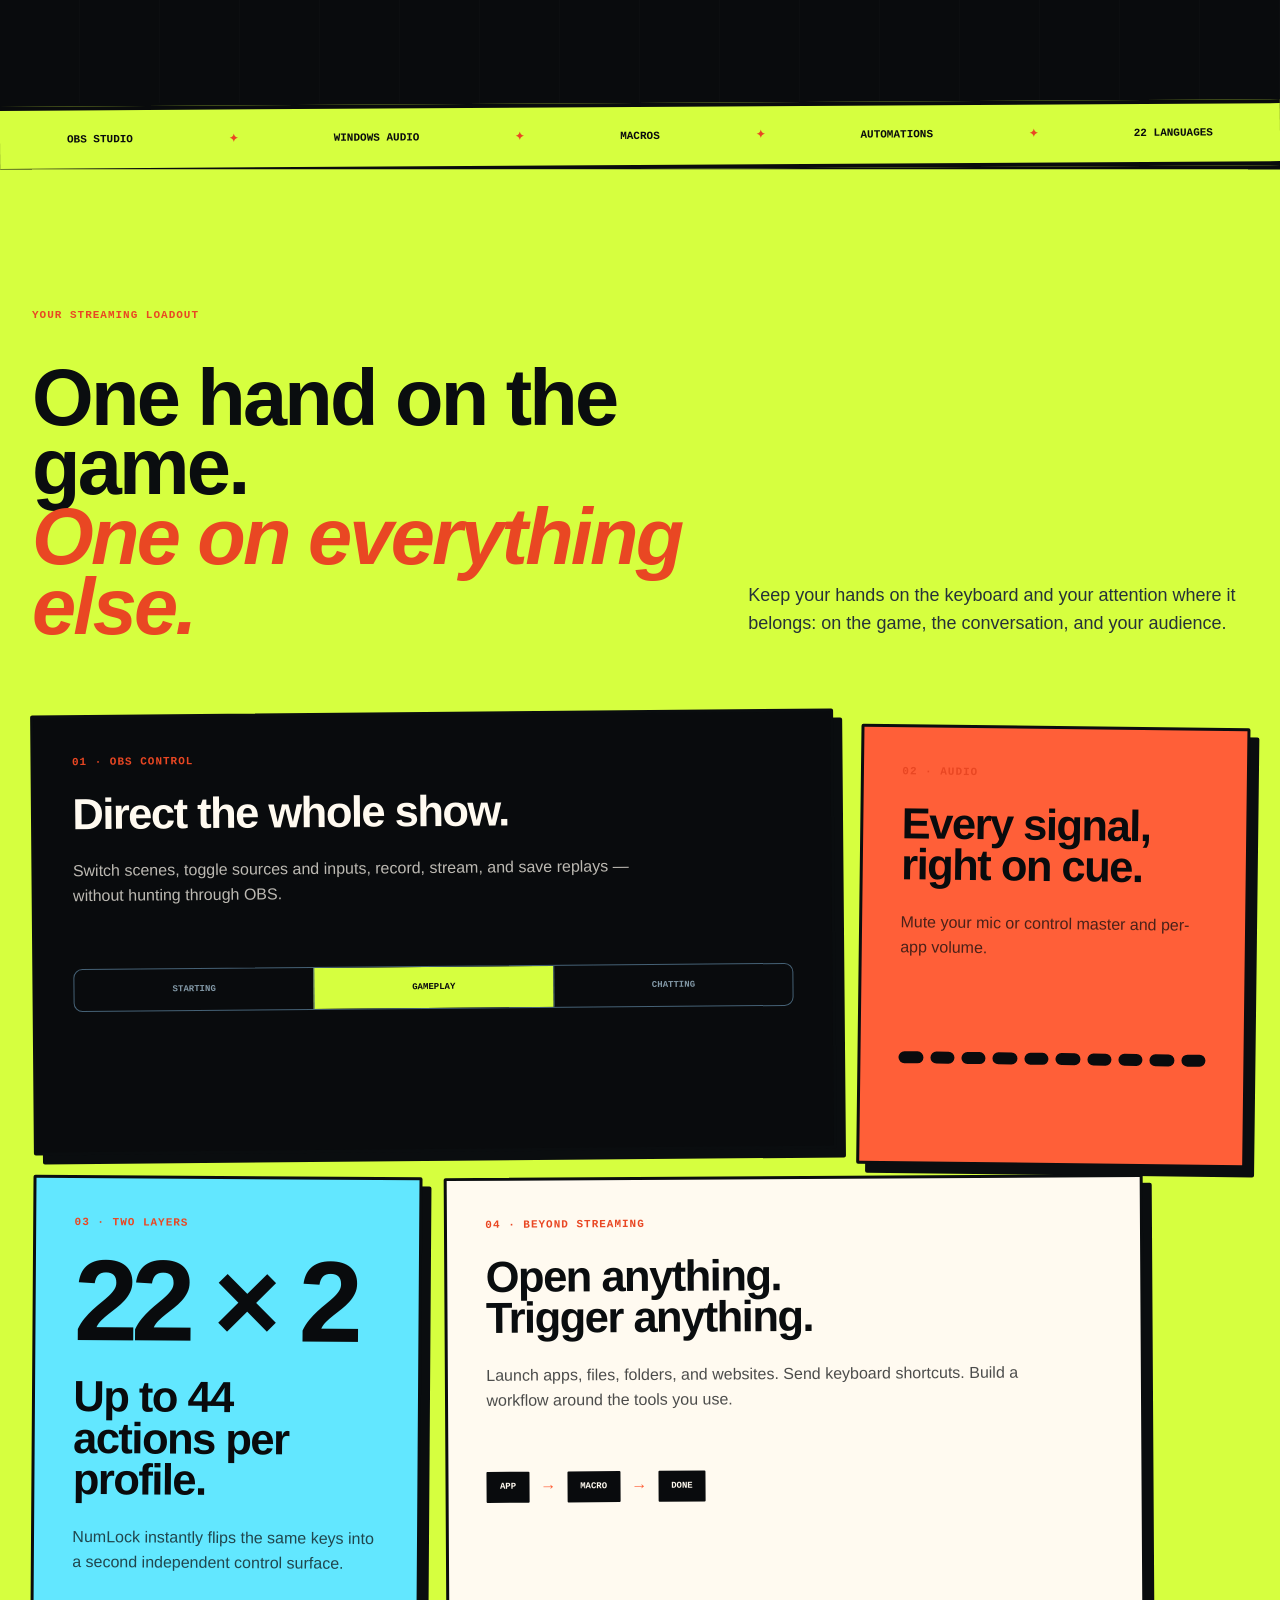
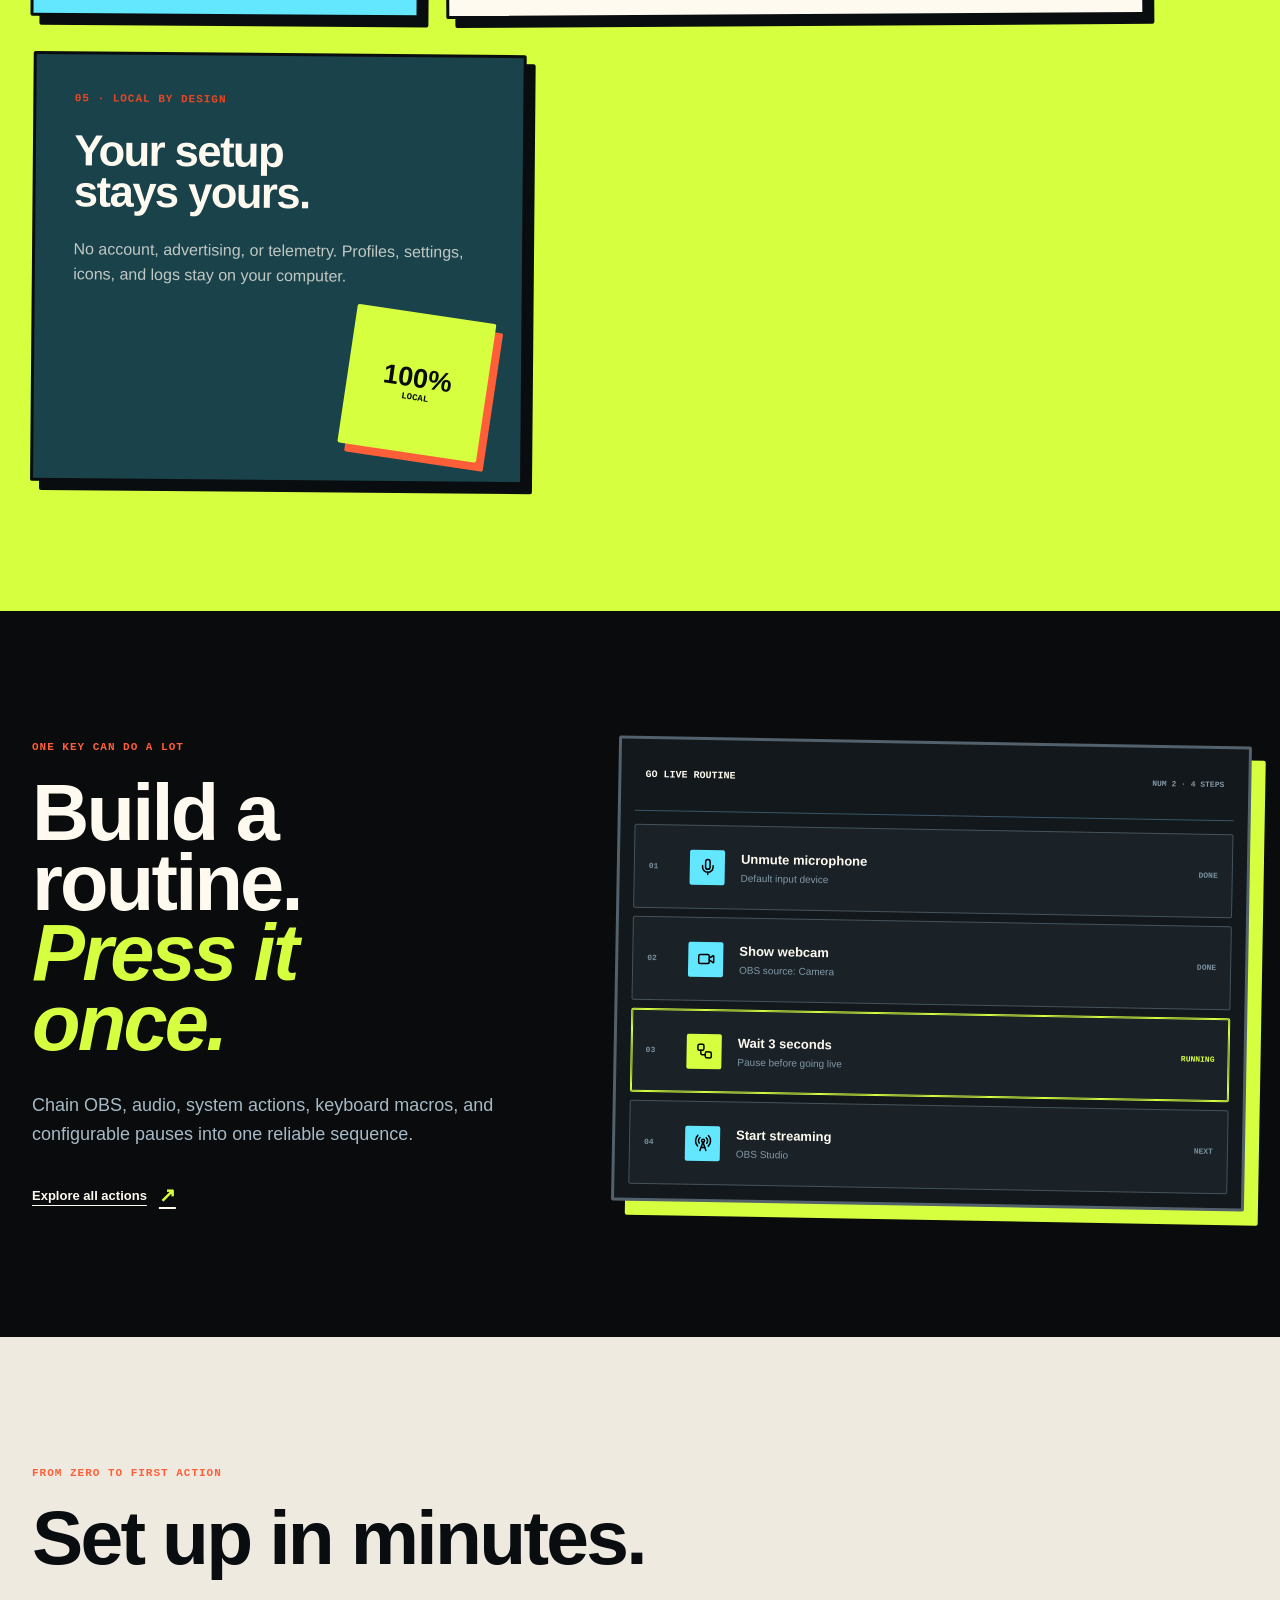
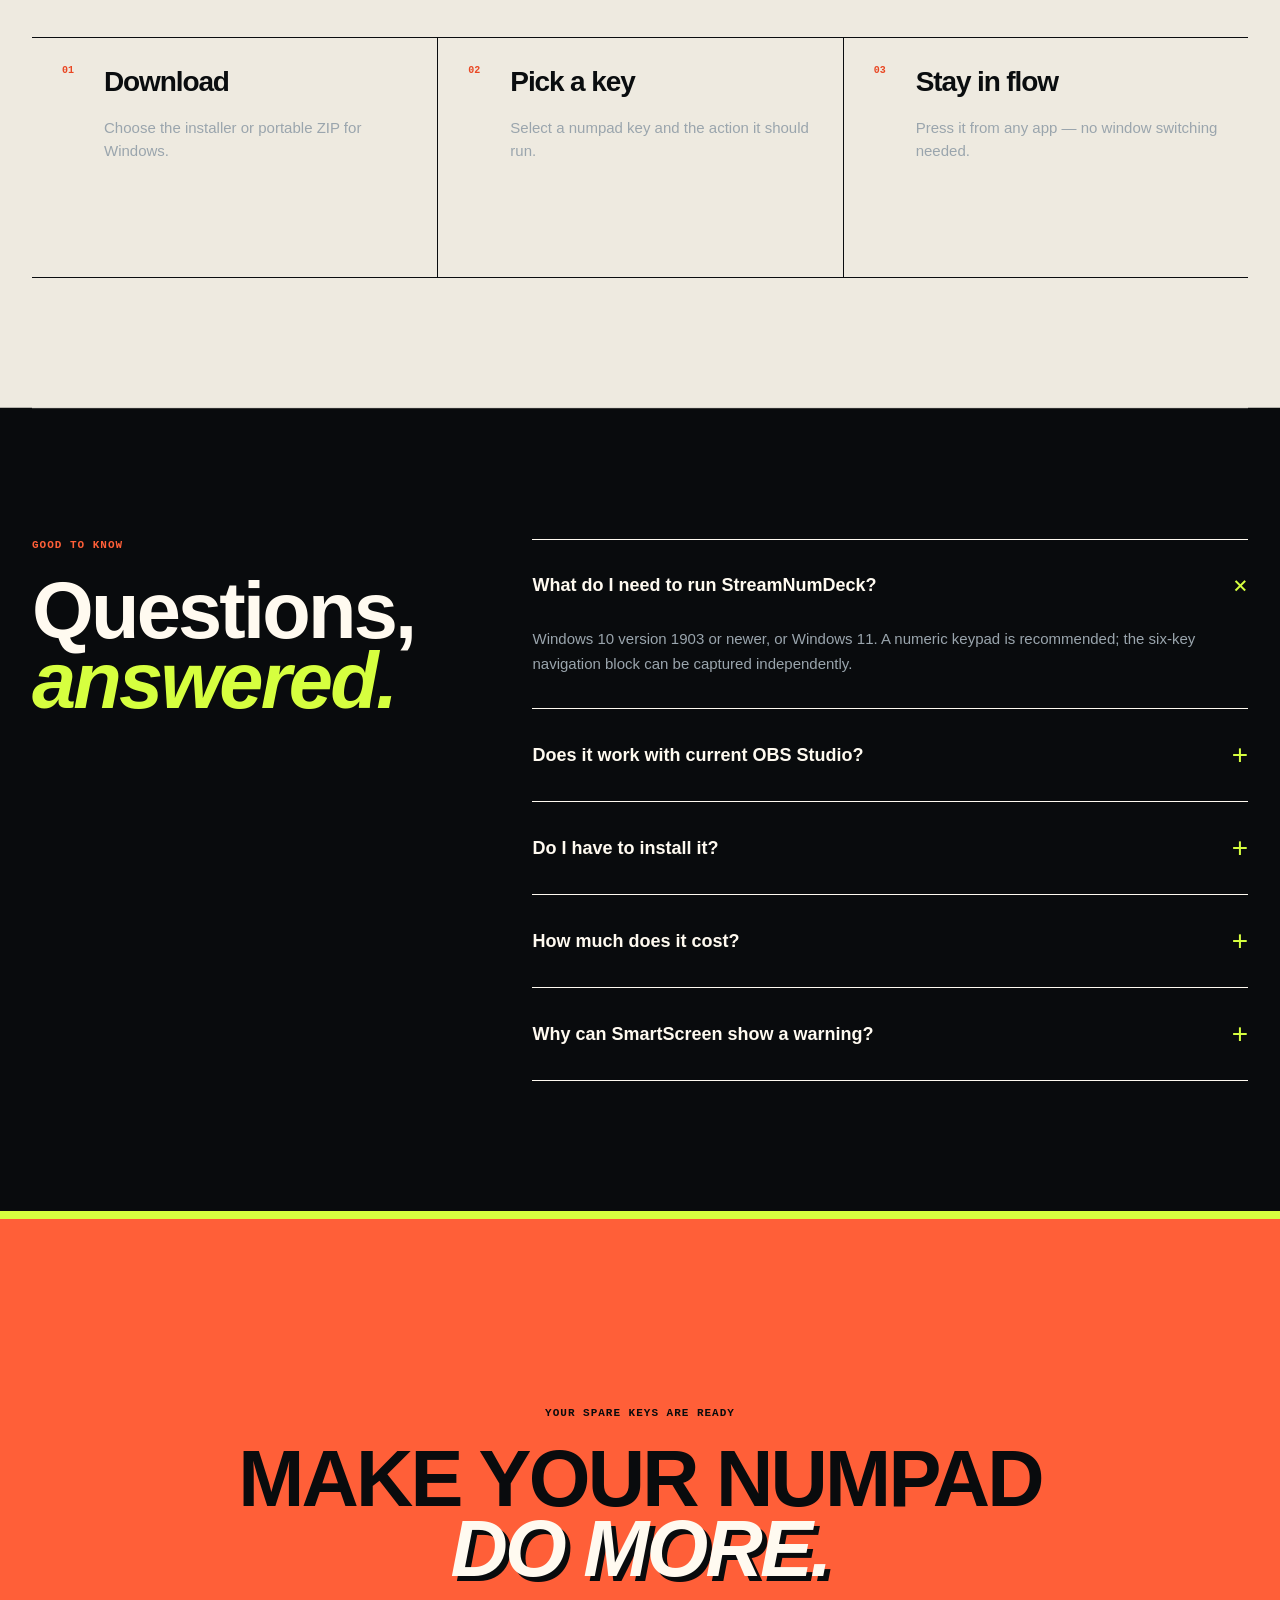
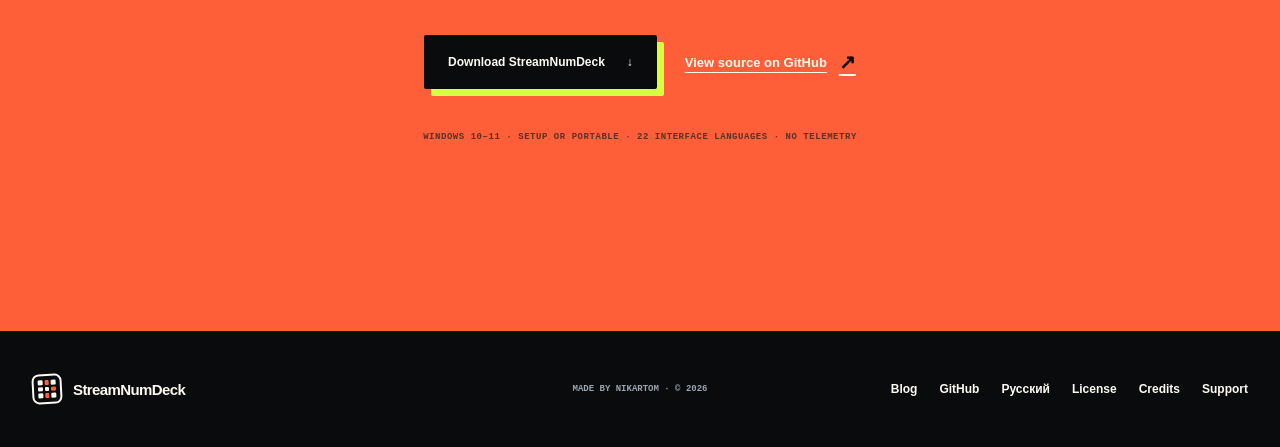
==== commit 3c2dd09e: "Add OBS numpad guide and blog" ====
--- a/index.html
+++ b/index.html
@@ -100,6 +100,7 @@
       <a href="#features">Features</a>
       <a href="#how">How it works</a>
       <a href="#faq">FAQ</a>
+      <a href="./blog/">Blog</a>
     </nav>
     <div class="header-tools">
       <a class="language-link" href="./ru/" lang="ru" hreflang="ru" aria-label="Переключить на русский" data-language-select="ru">RU</a>
@@ -323,7 +324,7 @@
   <footer>
     <a class="brand brand-footer" href="#top"><span class="brand-mark" aria-hidden="true"><i></i><i></i><i></i><i></i><i></i><i></i><i></i><i></i><i></i></span><span>StreamNumDeck</span></a>
     <p>Made by nikartom · © 2026</p>
-    <nav aria-label="Footer navigation"><a href="https://github.com/nikartom/StreamNumDeck">GitHub</a><a href="./ru/" lang="ru" hreflang="ru" data-language-select="ru">Русский</a><a href="https://github.com/nikartom/StreamNumDeck/blob/main/LICENSE.md">License</a><a href="./THIRD_PARTY_NOTICES.md">Credits</a><a href="https://www.donationalerts.com/r/kventinburatino">Support</a></nav>
+    <nav aria-label="Footer navigation"><a href="./blog/">Blog</a><a href="https://github.com/nikartom/StreamNumDeck">GitHub</a><a href="./ru/" lang="ru" hreflang="ru" data-language-select="ru">Русский</a><a href="https://github.com/nikartom/StreamNumDeck/blob/main/LICENSE.md">License</a><a href="./THIRD_PARTY_NOTICES.md">Credits</a><a href="https://www.donationalerts.com/r/kventinburatino">Support</a></nav>
   </footer>
   <!-- Yandex.Metrika counter -->
   <script type="text/javascript">
--- a/styles.css
+++ b/styles.css
@@ -448,6 +448,90 @@
 
 footer { width: var(--page); min-height: 116px; margin: 0 auto; display: grid; grid-template-columns: 1fr auto 1fr; align-items: center; gap: 30px; }.brand-footer { font-size: 15px; }footer > p { color: var(--muted); font: 700 9px/1 Consolas, monospace; text-transform: uppercase; }footer nav { justify-self: end; display: flex; flex-wrap: wrap; gap: 22px; }footer nav a { text-underline-offset: 4px; }
 
+/* Blog */
+.blog-page { color: var(--white); background: var(--navy); }
+.blog-header { position: relative; z-index: 2; }
+.blog-header [aria-current="page"]::after { transform: scaleX(1); }
+.blog-hero {
+  width: var(--page);
+  min-height: 570px;
+  margin: 0 auto;
+  padding: clamp(74px, 9vw, 140px) 0 90px;
+  display: grid;
+  grid-template-columns: minmax(0, 1.3fr) minmax(300px, .7fr);
+  align-items: end;
+  gap: clamp(48px, 8vw, 130px);
+  border-bottom: 1px solid var(--line);
+  background: radial-gradient(circle at 83% 30%, rgba(98,231,255,.12), transparent 28%);
+}
+.blog-hero h1 { font-size: clamp(66px, 8vw, 124px); }
+.blog-hero > p { max-width: 540px; margin: 0 0 8px; color: #b7c3c9; font-size: clamp(18px, 1.7vw, 24px); line-height: 1.55; }
+.blog-list { width: var(--page); margin: 0 auto; padding: 110px 0 150px; }
+.blog-list-heading { max-width: 820px; }
+.blog-list-heading h2 { font-size: clamp(44px, 5vw, 74px); line-height: .98; }
+.post-card { margin-top: 62px; display: grid; grid-template-columns: minmax(280px, .74fr) minmax(0, 1.26fr); color: var(--ink); background: var(--paper); border: 3px solid var(--white); box-shadow: 12px 12px 0 var(--coral); }
+.post-card-media { min-height: 520px; display: grid; place-items: center; overflow: hidden; background: linear-gradient(145deg, #1a2228, #0c0f12); }
+.post-card-media picture { height: 100%; display: grid; place-items: center; }
+.post-card-media img { width: auto; height: 100%; max-height: 620px; display: block; object-fit: contain; transition: transform 220ms ease; }
+.post-card-media:hover img { transform: scale(1.025); }
+.post-card-copy { padding: clamp(34px, 5vw, 78px); display: flex; flex-direction: column; justify-content: center; }
+.post-card-copy h2 { margin: 22px 0; font-size: clamp(40px, 4.5vw, 70px); line-height: .95; }
+.post-card-copy h2 a { text-decoration: none; }
+.post-card-copy > p:not(.post-meta) { max-width: 720px; margin: 0; color: #445058; font-size: 18px; line-height: 1.65; }
+.post-meta { margin: 0; display: flex; flex-wrap: wrap; gap: 9px 20px; color: #66727a; font: 800 10px/1.4 Consolas, monospace; letter-spacing: .04em; text-transform: uppercase; }
+.post-read-link { width: max-content; margin-top: 32px; color: var(--coral-dark); font-size: 14px; font-weight: 900; text-underline-offset: 6px; }
+
+.article-shell { padding-bottom: 140px; }
+.article-header { width: min(1120px, calc(100% - 64px)); margin: 0 auto; padding: clamp(72px, 8vw, 130px) 0 70px; }
+.breadcrumbs { margin-bottom: 50px; display: flex; flex-wrap: wrap; gap: 9px; color: #8e9aa1; font: 700 10px/1.4 Consolas, monospace; text-transform: uppercase; }
+.breadcrumbs a { text-underline-offset: 4px; }
+.breadcrumbs span[aria-current="page"] { color: var(--white); }
+.article-header .section-kicker { color: var(--sky); }
+.article-header h1 { max-width: 1100px; font-size: clamp(56px, 7.2vw, 104px); line-height: .91; text-transform: uppercase; }
+.article-dek { max-width: 880px; margin: 42px 0 36px; color: #bdc7cc; font-size: clamp(20px, 2vw, 28px); line-height: 1.5; }
+.article-header .post-meta { color: #93a1a8; }
+.article-hero-media { width: min(1240px, calc(100% - 64px)); margin: 0 auto; padding: 42px; display: grid; place-items: center; background: linear-gradient(145deg, #20282d, #0c1013); border: 1px solid #3b4e5a; box-shadow: 14px 14px 0 var(--lime); }
+.article-hero-media picture { max-height: 780px; display: grid; place-items: center; overflow: hidden; }
+.article-hero-media img { width: auto; max-height: 780px; display: block; }
+.article-hero-media figcaption, .article-figure figcaption { max-width: 780px; margin-top: 22px; color: #93a1a8; font: 700 10px/1.55 Consolas, monospace; text-align: center; }
+.article-layout { width: min(1240px, calc(100% - 64px)); margin: 110px auto 0; display: grid; grid-template-columns: 230px minmax(0, 780px); justify-content: center; gap: clamp(60px, 8vw, 130px); align-items: start; }
+.article-toc { position: sticky; top: 30px; display: grid; gap: 15px; color: #98a5ac; font-size: 13px; line-height: 1.35; }
+.article-toc strong { margin-bottom: 8px; color: var(--white); font: 900 10px/1 Consolas, monospace; letter-spacing: .08em; text-transform: uppercase; }
+.article-toc a { padding-left: 13px; border-left: 2px solid #34444e; text-decoration: none; }
+.article-toc a:hover, .article-toc a:focus-visible { color: var(--lime); border-color: var(--lime); }
+.article-body { color: #e7e7df; font-size: 18px; line-height: 1.78; }
+.article-body > p:first-child { font-size: 22px; color: var(--white); }
+.article-body h2 { margin: 86px 0 30px; color: var(--white); font-size: clamp(40px, 4.5vw, 64px); line-height: .98; scroll-margin-top: 30px; }
+.article-body h3 { margin: 50px 0 18px; color: var(--sky-soft); font-family: "Segoe UI Variable", "Segoe UI", Arial, sans-serif; font-size: 27px; letter-spacing: -.025em; }
+.article-body p { margin: 0 0 26px; }
+.article-body ul, .article-body ol { margin: 0 0 32px; padding-left: 26px; }
+.article-body li { padding-left: 7px; }
+.article-body li + li { margin-top: 10px; }
+.article-body a { color: var(--lime); text-underline-offset: 5px; }
+.article-body code { padding: 2px 6px; color: var(--sky-soft); background: #1c252b; border: 1px solid #34444e; border-radius: 4px; font-size: .88em; }
+.article-callout { margin: 42px 0; padding: 28px 30px; color: var(--ink); background: var(--lime); border: 2px solid var(--white); box-shadow: 8px 8px 0 var(--coral); }
+.article-callout strong { font: 900 12px/1 Consolas, monospace; letter-spacing: .07em; text-transform: uppercase; }
+.article-callout p { margin: 12px 0 0; font-size: 16px; line-height: 1.6; }
+.article-figure { margin: 48px 0; padding: 24px; display: grid; place-items: center; background: #11171b; border: 1px solid #394a54; }
+.article-figure img { display: block; border: 1px solid #4d5b63; }
+.article-figure-wide { width: calc(100% + 90px); margin-left: -45px; }
+.layer-example { margin: 38px 0; display: grid; grid-template-columns: 1fr 1fr; gap: 14px; }
+.layer-example > div { padding: 24px; border: 1px solid #43525b; background: #151d22; }
+.layer-example span { color: var(--coral); font: 900 10px/1 Consolas, monospace; text-transform: uppercase; }
+.layer-example strong { margin-top: 14px; display: block; color: var(--white); font-size: 24px; }
+.layer-example p { margin: 6px 0 0; color: #aab7be; font-size: 14px; }
+.article-table-wrap { margin: 40px 0; overflow-x: auto; border: 1px solid #43525b; }
+.article-table-wrap table { width: 100%; border-collapse: collapse; font-size: 15px; line-height: 1.5; }
+.article-table-wrap th, .article-table-wrap td { padding: 18px 20px; border-bottom: 1px solid #34444e; text-align: left; vertical-align: top; }
+.article-table-wrap th { color: var(--navy); background: var(--sky); font: 900 10px/1.4 Consolas, monospace; text-transform: uppercase; }
+.article-table-wrap tr:last-child td { border-bottom: 0; }
+.article-end-card { width: calc(100% + 120px); margin: 90px 0 0 -60px; padding: clamp(32px, 5vw, 60px); color: var(--ink); background: var(--coral); border: 3px solid var(--white); box-shadow: 12px 12px 0 var(--lime); }
+.article-end-card h2 { margin: 0 0 24px; color: var(--navy); font-size: clamp(38px, 4vw, 58px); }
+.article-end-card p:not(.section-kicker) { max-width: 680px; color: #3f302b; font-size: 16px; }
+.article-end-actions { margin-top: 34px; display: flex; flex-wrap: wrap; align-items: center; gap: 26px; }
+.article-end-actions .button { color: var(--white); background: var(--navy); border-color: var(--navy); }
+.article-end-actions .post-read-link { margin: 0; color: var(--navy); }
+
 html[lang="ru"] h1 { font-size: clamp(58px, 7.2vw, 116px); }
 
 @keyframes pulse { 50% { opacity: .38; } }
@@ -474,6 +558,9 @@
   .setup { padding: 100px 0; }.setup-steps { grid-template-columns: 1fr; }.setup-steps li { min-height: 170px; }.setup-steps li + li { border-left: 0; }
   .faq { padding: 100px 0; grid-template-columns: 1fr; gap: 60px; }
   footer { padding: 32px 0; grid-template-columns: 1fr auto; }footer > p { grid-row: 2; }footer nav { grid-row: 1 / span 2; flex-direction: column; }
+  .blog-hero { min-height: auto; grid-template-columns: 1fr; gap: 36px; }
+  .post-card { grid-template-columns: 1fr; }.post-card-media { min-height: 480px; }
+  .article-layout { grid-template-columns: 1fr; }.article-toc { display: none; }
 }
 
 @media (max-width: 600px) {
@@ -497,6 +584,9 @@
   .final-cta { min-height: 620px; padding: 90px 16px; }.final-actions { width: 100%; flex-direction: column; }.final-note { max-width: 330px; }
   footer { grid-template-columns: 1fr; }footer > p, footer nav { grid-row: auto; }footer nav { justify-self: start; flex-direction: row; }
   html[lang="ru"] h1 { font-size: clamp(48px, 13.5vw, 70px); }
+  .blog-hero { padding: 60px 0 70px; }.blog-hero h1 { font-size: clamp(52px, 16vw, 76px); }.blog-hero > p { font-size: 17px; }
+  .blog-list { padding: 75px 0 100px; }.post-card { margin-top: 42px; box-shadow: 7px 7px 0 var(--coral); }.post-card-media { min-height: 360px; }.post-card-copy { padding: 28px 22px 34px; }.post-card-copy h2 { font-size: 38px; }.post-card-copy > p:not(.post-meta) { font-size: 16px; }
+  .article-header, .article-hero-media, .article-layout { width: calc(100% - 24px); }.article-header { padding: 58px 0 48px; }.breadcrumbs { margin-bottom: 38px; }.article-header h1 { font-size: clamp(48px, 14vw, 66px); }.article-dek { margin-top: 30px; font-size: 19px; }.article-hero-media { padding: 18px; box-shadow: 7px 7px 0 var(--lime); }.article-layout { margin-top: 70px; }.article-body { font-size: 16px; }.article-body > p:first-child { font-size: 19px; }.article-body h2 { margin-top: 64px; font-size: 40px; }.article-body h3 { margin-top: 40px; font-size: 23px; }.article-figure-wide { width: 100%; margin-left: 0; padding: 10px; }.layer-example { grid-template-columns: 1fr; }.article-end-card { width: 100%; margin-left: 0; padding: 28px 22px; box-shadow: 7px 7px 0 var(--lime); }.article-end-actions { align-items: stretch; flex-direction: column; }.article-end-actions .post-read-link { align-self: flex-start; }
 }
 
 @media (prefers-reduced-motion: reduce) {
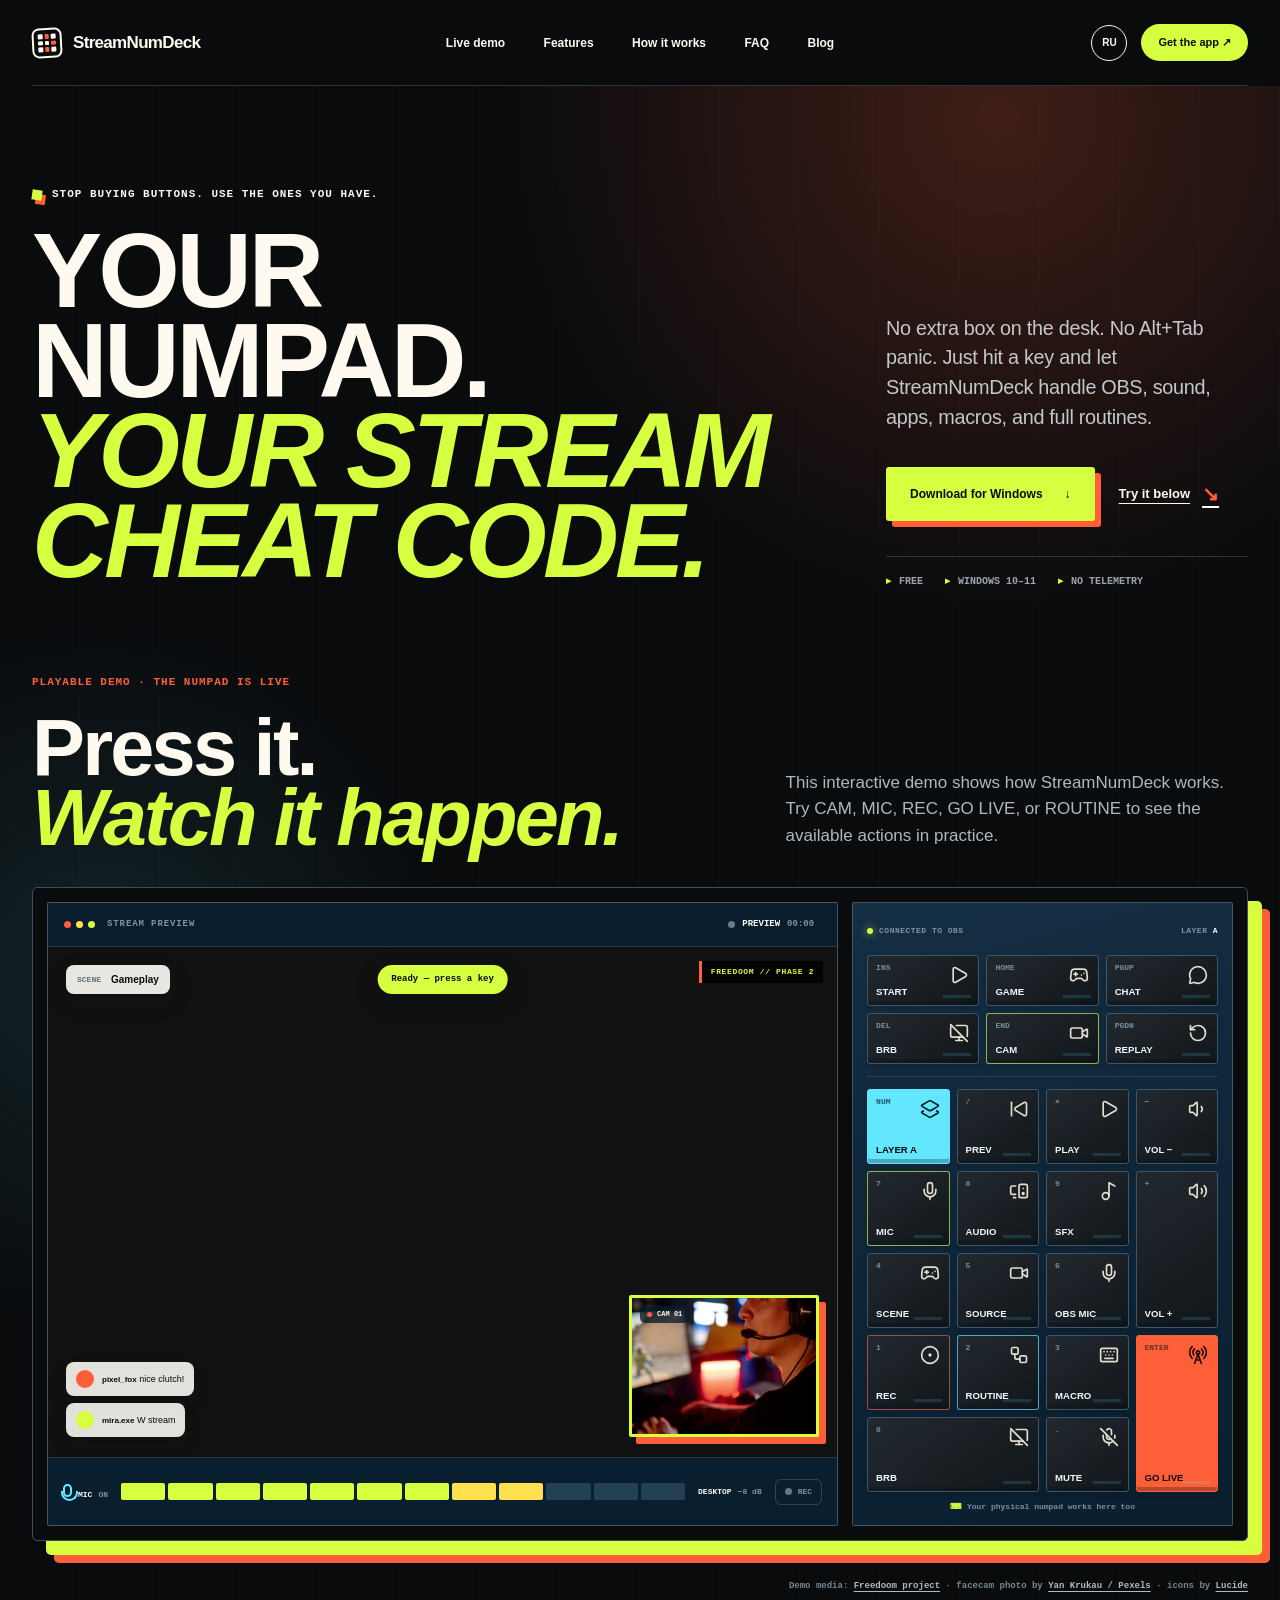
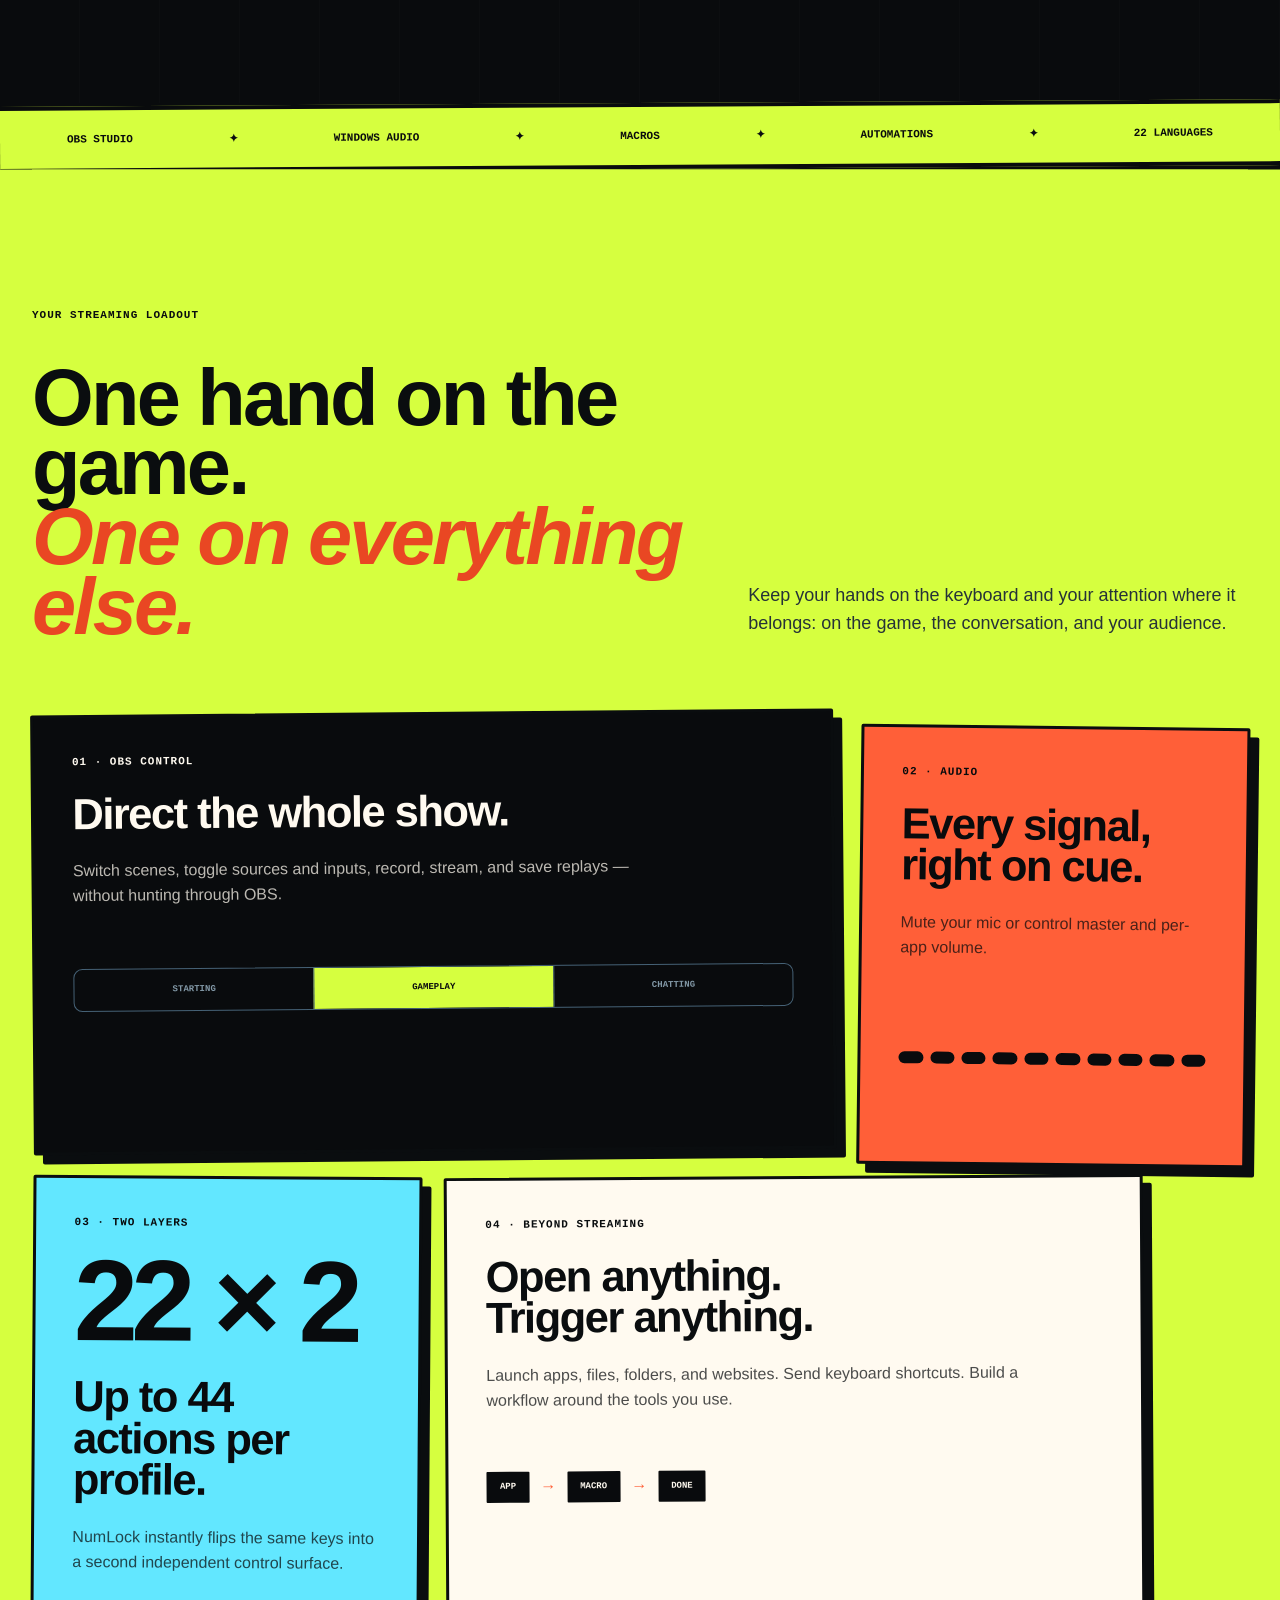
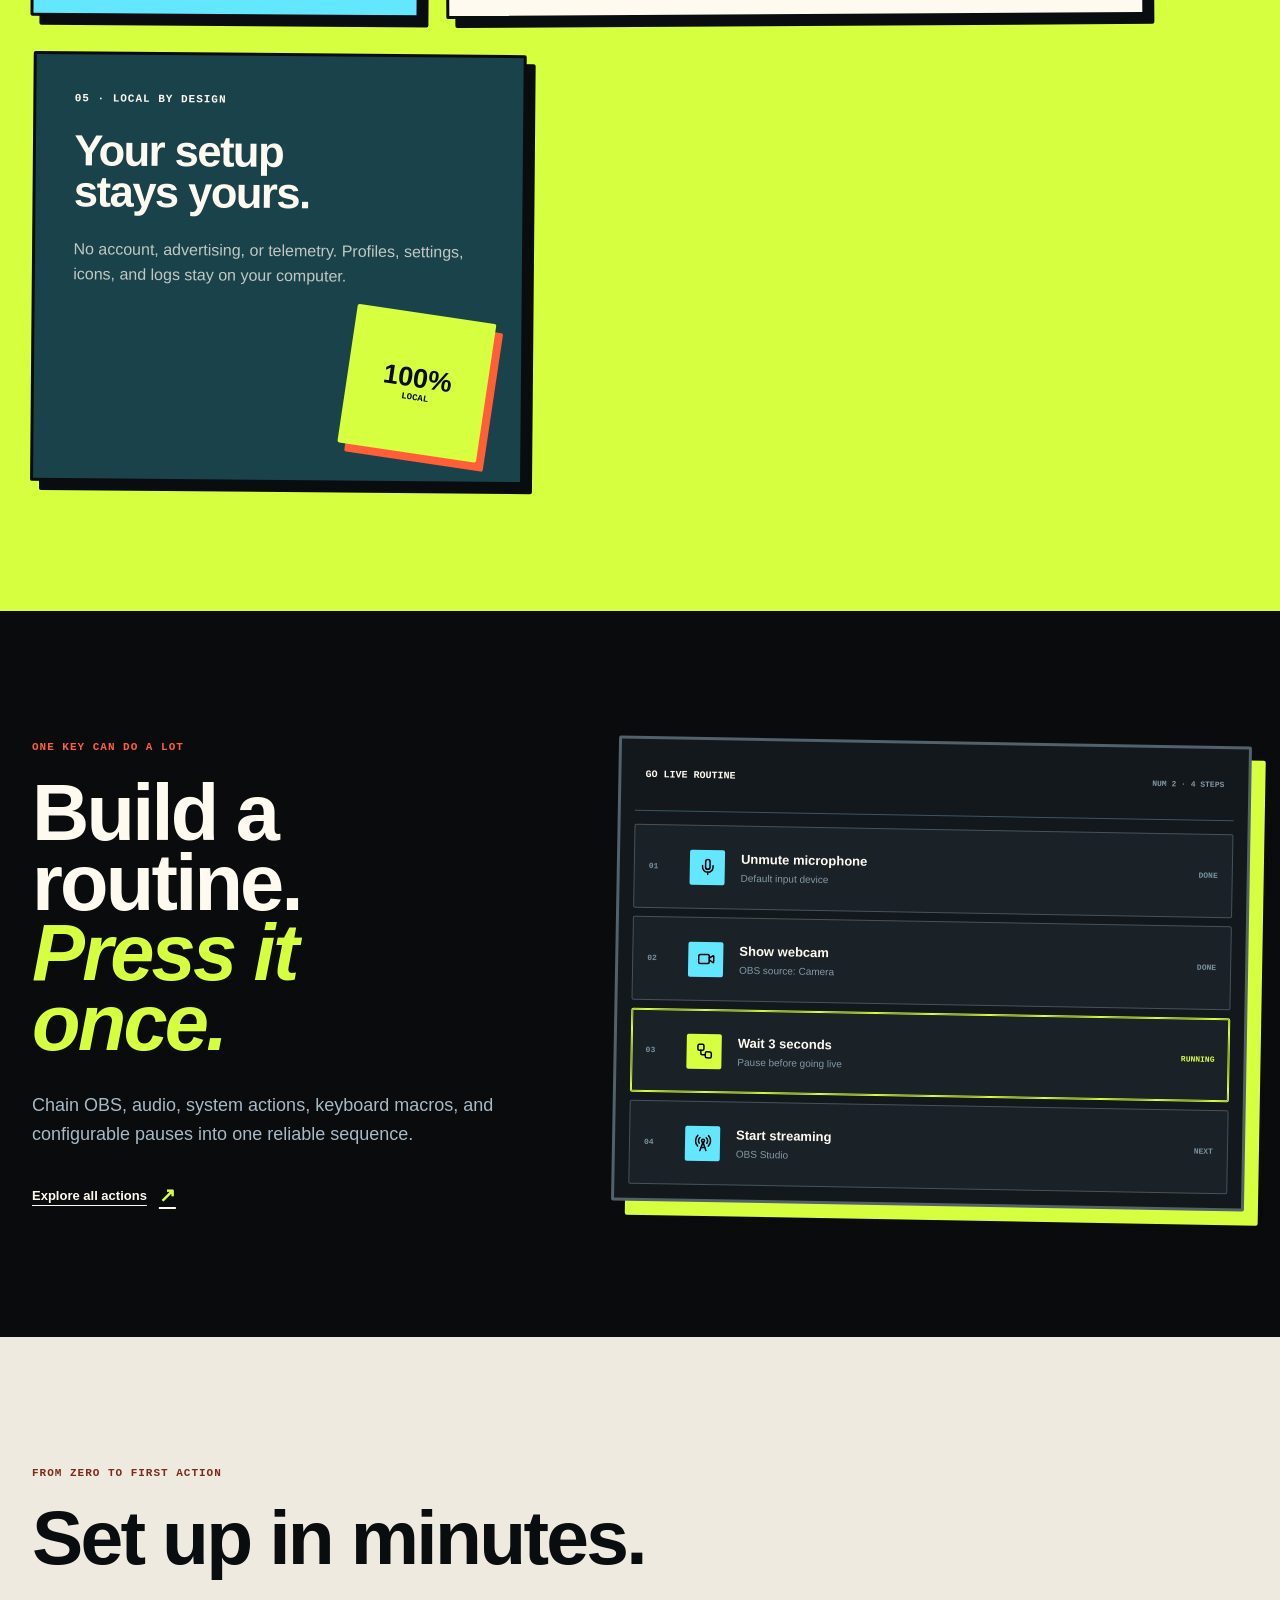
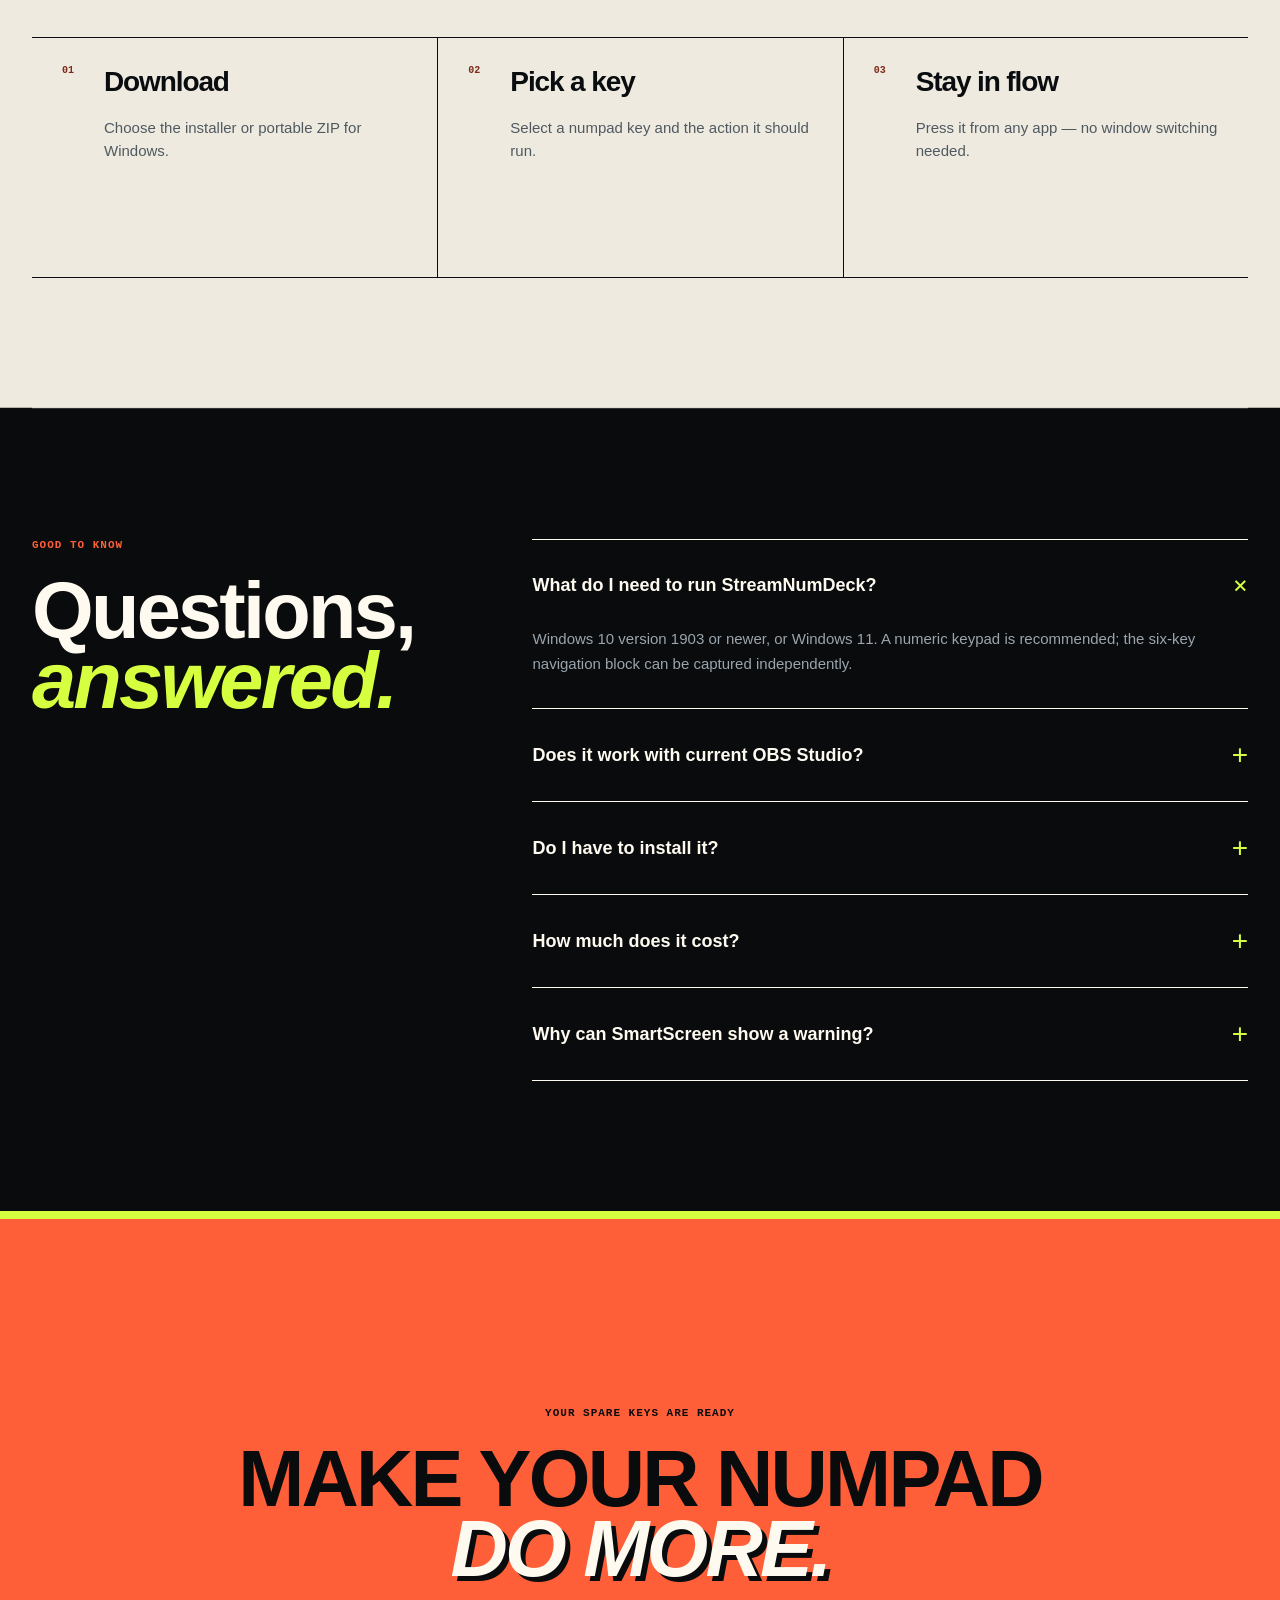
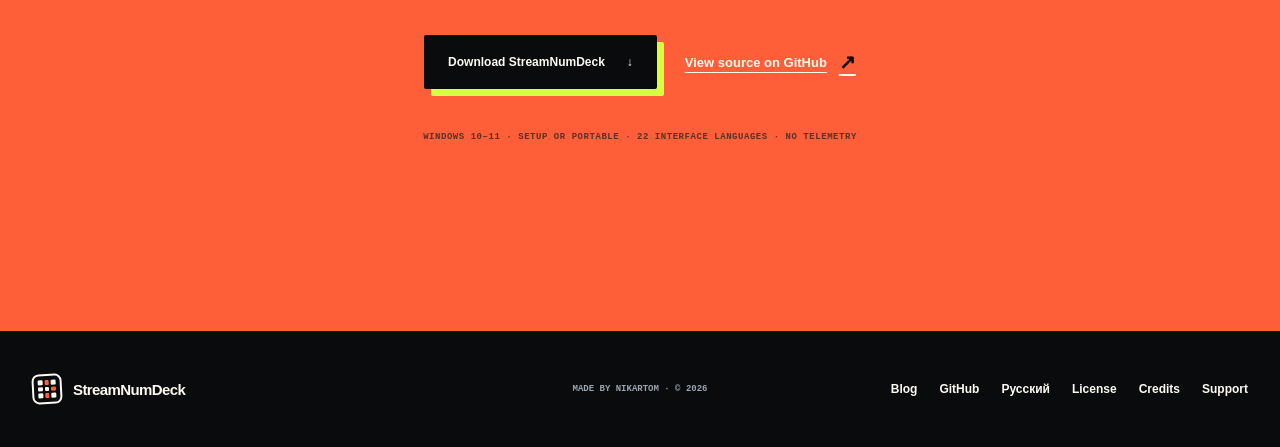
==== commit eee27613: "Optimize landing page essentials" ====
--- a/index.html
+++ b/index.html
@@ -103,7 +103,7 @@
       <a href="./blog/">Blog</a>
     </nav>
     <div class="header-tools">
-      <a class="language-link" href="./ru/" lang="ru" hreflang="ru" aria-label="Переключить на русский" data-language-select="ru">RU</a>
+      <a class="language-link" href="./ru/" lang="ru" hreflang="ru" aria-label="RU — переключить на русский" data-language-select="ru">RU</a>
       <a class="header-download" href="https://github.com/nikartom/StreamNumDeck/releases/latest">Get the app <span aria-hidden="true">↗</span></a>
     </div>
   </header>
@@ -152,7 +152,7 @@
             </div>
             <div class="stream-stage">
               <div class="game-world">
-                <img class="game-frame" src="./assets/freedoom-gameplay.png" width="1680" height="1050" alt="Gameplay screenshot from the open-source retro FPS Freedoom">
+                <img class="game-frame" src="./assets/freedoom-gameplay-768.webp" srcset="./assets/freedoom-gameplay-768.webp 768w, ./assets/freedoom-gameplay-1152.webp 1152w, ./assets/freedoom-gameplay-1680.webp 1680w" sizes="(max-width: 600px) calc(100vw - 34px), (max-width: 940px) calc(100vw - 48px), 65vw" width="1680" height="1050" loading="lazy" decoding="async" alt="Gameplay screenshot from the open-source retro FPS Freedoom">
                 <span class="game-id" aria-hidden="true">FREEDOOM // PHASE 2</span>
               </div>
               <div class="starting-card scene-card">
@@ -165,7 +165,7 @@
               <div class="scene-chip"><span>SCENE</span><strong id="scene-name">Gameplay</strong></div>
               <div class="camera-card" id="camera-card">
                 <span class="camera-tag"><i></i> CAM 01</span>
-                <img class="facecam-image" src="./assets/streamer-facecam.jpg" width="400" height="600" alt="">
+                <img class="facecam-image" src="./assets/streamer-facecam-256.webp" srcset="./assets/streamer-facecam-256.webp 256w, ./assets/streamer-facecam-400.webp 400w, ./assets/streamer-facecam-600.webp 600w" sizes="(max-width: 600px) 132px, (max-width: 1200px) 160px, 190px" width="400" height="600" loading="lazy" decoding="async" alt="">
                 <p>Webcam hidden</p>
               </div>
               <div class="chat-stack" aria-hidden="true">
@@ -177,7 +177,7 @@
             </div>
             <div class="mixer-bar">
               <span class="control-pill mic-pill"><i class="mic-icon" aria-hidden="true"></i><b>MIC</b><small id="mic-state">ON</small></span>
-              <span class="level-meter" aria-label="Microphone level"><i></i><i></i><i></i><i></i><i></i><i></i><i></i><i></i><i></i><i></i><i></i><i></i></span>
+              <span class="level-meter" aria-hidden="true"><i></i><i></i><i></i><i></i><i></i><i></i><i></i><i></i><i></i><i></i><i></i><i></i></span>
               <span class="control-pill"><b>DESKTOP</b><small id="desktop-state">−8 dB</small></span>
               <span class="record-pill" id="record-state"><i></i> REC</span>
             </div>
@@ -328,14 +328,24 @@
   </footer>
   <!-- Yandex.Metrika counter -->
   <script type="text/javascript">
-    (function(m,e,t,r,i,k,a){
-      m[i]=m[i]||function(){(m[i].a=m[i].a||[]).push(arguments)};
-      m[i].l=1*new Date();
-      for (var j = 0; j < document.scripts.length; j++) {if (document.scripts[j].src === r) { return; }}
-      k=e.createElement(t),a=e.getElementsByTagName(t)[0],k.async=1,k.src=r,a.parentNode.insertBefore(k,a)
-    })(window, document,'script','https://mc.yandex.ru/metrika/tag.js?id=110767475', 'ym');
-
-    ym(110767475, 'init', {ssr:true, webvisor:true, clickmap:true, ecommerce:"dataLayer", referrer: document.referrer, url: location.href, accurateTrackBounce:true, trackLinks:true});
+    window.addEventListener('load', function () {
+      var startMetrika = function () {
+        (function(m,e,t,r,i,k,a){
+          m[i]=m[i]||function(){(m[i].a=m[i].a||[]).push(arguments)};
+          m[i].l=1*new Date();
+          for (var j = 0; j < document.scripts.length; j++) {if (document.scripts[j].src === r) { return; }}
+          k=e.createElement(t),a=e.getElementsByTagName(t)[0],k.async=1,k.src=r,a.parentNode.insertBefore(k,a)
+        })(window, document,'script','https://mc.yandex.ru/metrika/tag.js?id=110767475', 'ym');
+
+        window.ym(110767475, 'init', {ssr:true, webvisor:true, clickmap:true, ecommerce:"dataLayer", referrer: document.referrer, url: location.href, accurateTrackBounce:true, trackLinks:true});
+      };
+
+      if ('requestIdleCallback' in window) {
+        window.requestIdleCallback(startMetrika, {timeout: 3000});
+      } else {
+        window.setTimeout(startMetrika, 1500);
+      }
+    }, {once: true});
   </script>
   <noscript><div><img src="https://mc.yandex.ru/watch/110767475" style="position:absolute; left:-9999px;" alt=""></div></noscript>
   <!-- /Yandex.Metrika counter -->
--- a/styles.css
+++ b/styles.css
@@ -410,11 +410,11 @@
 .keyboard-hint { margin: 11px 0 0; color: #7890a0; font: 700 8px/1 Consolas, monospace; text-align: center; }.keyboard-hint span { color: var(--lime); }
 
 .demo-credit { margin: 38px 0 0; color: #77868f; font: 700 9px/1.6 Consolas, monospace; text-align: right; }.demo-credit a { color: #aebac1; text-underline-offset: 3px; }
-.trust-strip { min-height: 66px; padding: 12px 32px; display: flex; align-items: center; justify-content: space-around; gap: 26px; overflow: hidden; color: var(--navy); background: var(--lime); border-top: 4px solid var(--navy); border-bottom: 4px solid var(--navy); font: 900 11px/1 Consolas, monospace; text-transform: uppercase; white-space: nowrap; transform: rotate(-.35deg); }.trust-strip i { color: var(--coral-dark); font-style: normal; }
+.trust-strip { min-height: 66px; padding: 12px 32px; display: flex; align-items: center; justify-content: space-around; gap: 26px; overflow: hidden; color: var(--navy); background: var(--lime); border-top: 4px solid var(--navy); border-bottom: 4px solid var(--navy); font: 900 11px/1 Consolas, monospace; text-transform: uppercase; white-space: nowrap; transform: rotate(-.35deg); }.trust-strip i { color: var(--ink); font-style: normal; }
 
 .features { padding: 140px 0; color: var(--ink); background: var(--lime); box-shadow: 0 0 0 100vmax var(--lime); clip-path: inset(0 -100vmax); }
 .features .section-header > p:last-child { color: #263238; }
-.features .section-kicker { color: var(--coral-dark); }
+.features .section-kicker { color: var(--ink); }
 .features h2 em { color: var(--coral-dark); }
 .section-header { display: grid; grid-template-columns: 1fr .75fr; gap: 50px; align-items: end; }
 .section-header .section-kicker { grid-column: 1 / -1; margin-bottom: -10px; }
@@ -423,7 +423,7 @@
 .feature-card { min-height: 390px; padding: clamp(25px, 3vw, 42px); position: relative; grid-column: span 4; overflow: hidden; border: 3px solid var(--ink); border-radius: 2px; box-shadow: 9px 9px 0 var(--ink); }
 .feature-card h3 { max-width: 650px; font-size: clamp(34px, 3.4vw, 54px); line-height: .96; }
 .feature-card > p:not(.card-label) { max-width: 560px; margin: 24px 0 0; color: inherit; opacity: .73; font-size: 16px; line-height: 1.55; }
-.card-label { color: var(--coral-dark); opacity: 1; }
+.card-label { color: inherit; opacity: 1; }
 .card-obs { min-height: 440px; grid-column: span 8; color: var(--white); background: var(--navy); transform: rotate(-.5deg); }
 .scene-tabs { margin-top: 60px; display: flex; border: 1px solid #456175; border-radius: 9px; overflow: hidden; }
 .scene-tabs span { flex: 1; padding: 16px 10px; color: #8298a6; font: 800 9px/1 Consolas, monospace; text-align: center; }.scene-tabs span + span { border-left: 1px solid #456175; }.scene-tabs .active { color: var(--navy); background: var(--lime); }
@@ -439,8 +439,8 @@
 .routine-head { min-height: 58px; padding: 0 10px 13px; display: flex; align-items: center; justify-content: space-between; border-bottom: 1px solid #3a5568; font: 900 10px/1 Consolas, monospace; }.routine-head small { color: #8296a4; font-size: 8px; }
 .routine-panel ol { margin: 0; padding: 13px 0 0; list-style: none; }.routine-panel li { min-height: 84px; padding: 11px 14px; display: grid; grid-template-columns: 28px 38px 1fr auto; gap: 13px; align-items: center; color: #bdcbd3; border: 1px solid #46535c; border-radius: 2px; background: #1a2228; }.routine-panel li + li { margin-top: 8px; }.routine-panel li > span, .routine-panel li > b { color: #79909f; font: 800 8px/1 Consolas, monospace; }.routine-icon { width: 35px; height: 35px; display: grid; place-items: center; color: var(--navy); background: var(--sky); border-radius: 2px; font: 900 10px/1 Arial, sans-serif; font-style: normal; }.routine-icon img { width: 18px; height: 18px; filter: brightness(0); }.routine-panel li div { display: grid; gap: 6px; }.routine-panel li strong { color: var(--white); font-size: 13px; }.routine-panel li small { color: #8298a6; font-size: 10px; }.routine-panel li.active { border-color: var(--lime); box-shadow: inset 0 0 0 1px var(--lime); }.routine-panel li.active .routine-icon { background: var(--lime); }.routine-panel li.active > b { color: var(--lime); }
 
-.setup { padding: 130px 0; color: var(--ink); background: var(--paper); box-shadow: 0 0 0 100vmax var(--paper); clip-path: inset(0 -100vmax); }.compact-header { display: block; }.compact-header .section-kicker { margin-bottom: 24px; }.compact-header h2 { font-size: clamp(52px, 6vw, 88px); }
-.setup-steps { margin: 65px 0 0; padding: 0; display: grid; grid-template-columns: repeat(3, 1fr); border-top: 1px solid var(--ink); list-style: none; }.setup-steps li { min-height: 240px; padding: 28px 30px; display: grid; grid-template-columns: auto 1fr; gap: 30px; border-bottom: 1px solid var(--ink); }.setup-steps li + li { border-left: 1px solid var(--ink); }.setup-steps li > span { color: var(--coral-dark); font: 900 10px/1 Consolas, monospace; }.setup-steps strong { font-size: 28px; letter-spacing: -.04em; }.setup-steps p { max-width: 330px; margin: 18px 0 0; color: var(--muted); font-size: 15px; line-height: 1.55; }
+.setup { padding: 130px 0; color: var(--ink); background: var(--paper); box-shadow: 0 0 0 100vmax var(--paper); clip-path: inset(0 -100vmax); }.compact-header { display: block; }.compact-header .section-kicker { margin-bottom: 24px; color: #7c2b18; }.compact-header h2 { font-size: clamp(52px, 6vw, 88px); }
+.setup-steps { margin: 65px 0 0; padding: 0; display: grid; grid-template-columns: repeat(3, 1fr); border-top: 1px solid var(--ink); list-style: none; }.setup-steps li { min-height: 240px; padding: 28px 30px; display: grid; grid-template-columns: auto 1fr; gap: 30px; border-bottom: 1px solid var(--ink); }.setup-steps li + li { border-left: 1px solid var(--ink); }.setup-steps li > span { color: #7c2b18; font: 900 10px/1 Consolas, monospace; }.setup-steps strong { font-size: 28px; letter-spacing: -.04em; }.setup-steps p { max-width: 330px; margin: 18px 0 0; color: #4f5a60; font-size: 15px; line-height: 1.55; }
 
 .faq { padding: 130px 0; display: grid; grid-template-columns: .7fr 1.3fr; gap: clamp(60px, 9vw, 150px); border-top: 1px solid var(--line); }.faq-list { border-top: 1px solid var(--white); }.faq-list details { border-bottom: 1px solid var(--white); }.faq-list summary { min-height: 92px; display: flex; align-items: center; justify-content: space-between; gap: 30px; font-size: 18px; font-weight: 800; cursor: pointer; list-style: none; }.faq-list summary::-webkit-details-marker { display: none; }.faq-list summary span { color: var(--lime); font-size: 28px; font-weight: 400; transition: transform 160ms ease; }.faq-list details[open] summary span { transform: rotate(45deg); }.faq-list details p { max-width: 700px; margin: -5px 0 32px; color: var(--muted); font-size: 15px; line-height: 1.65; }
 
